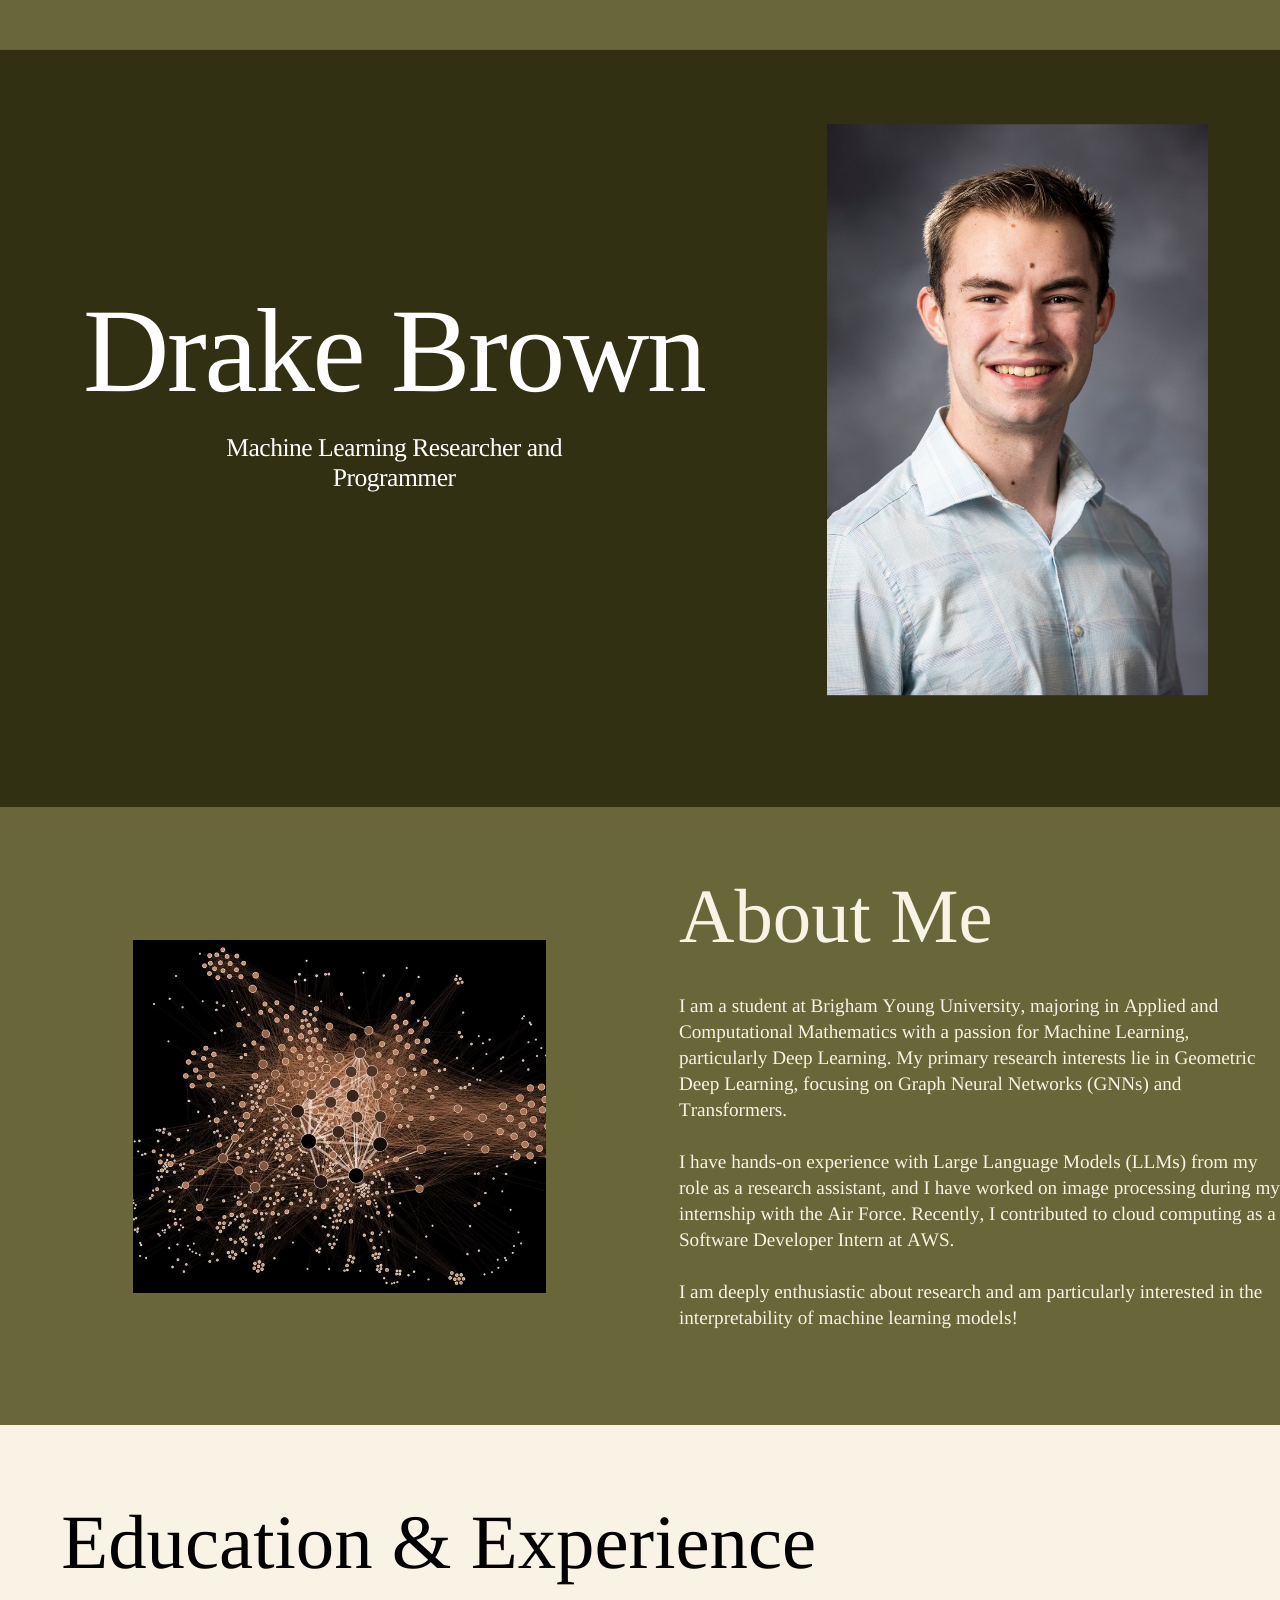
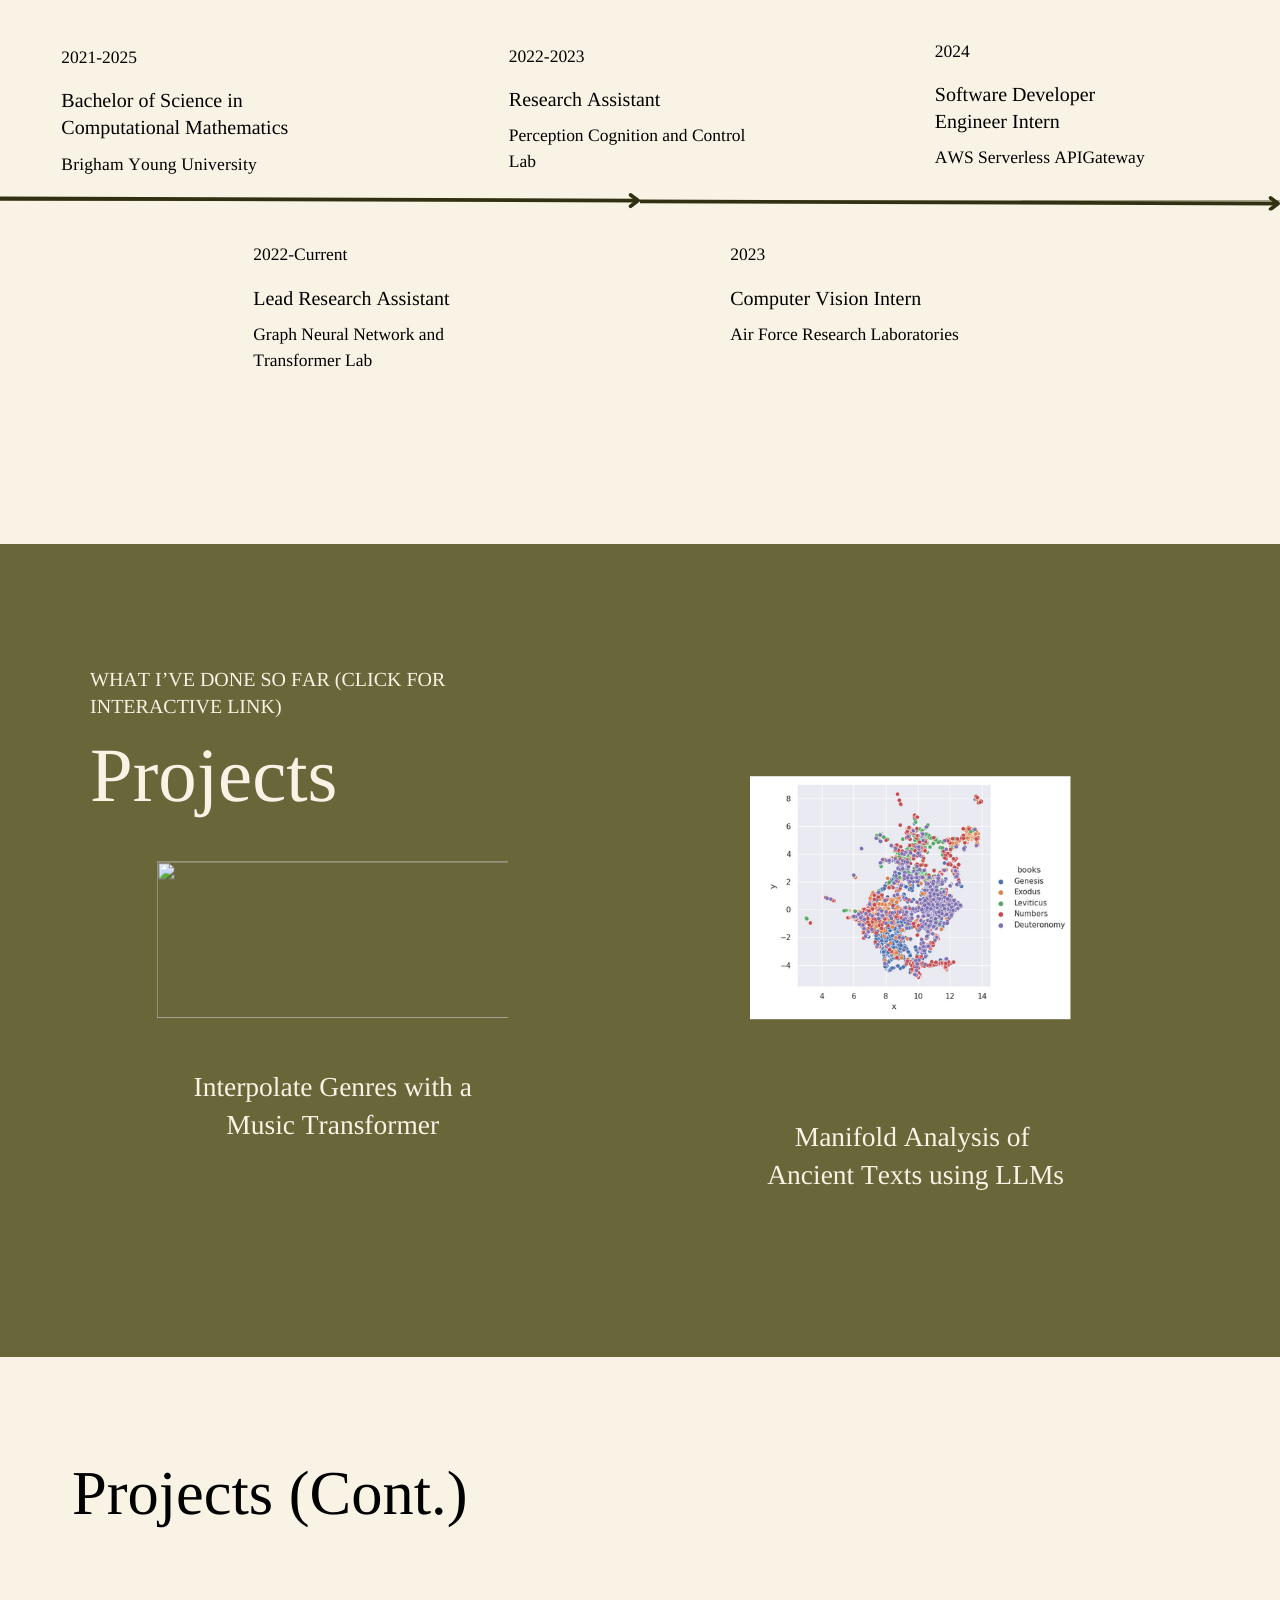
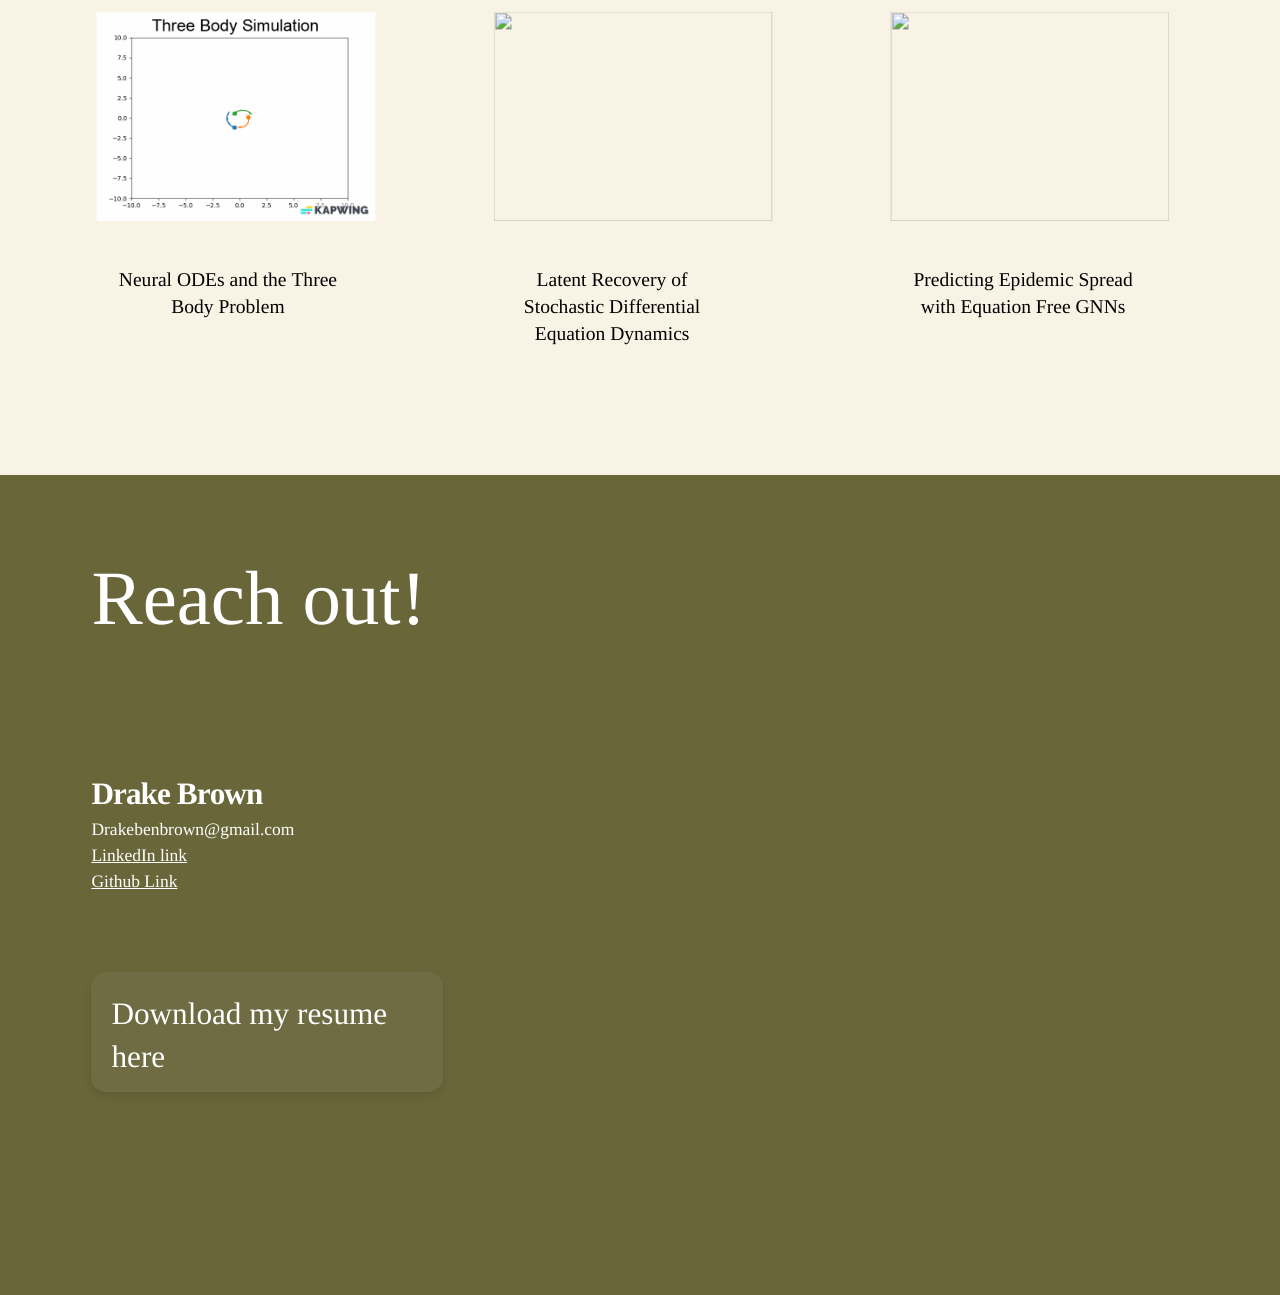
==== old_index.html @ 97725951 "made all of irelynds fixes" ====
<!DOCTYPE html>
<html lang="en">

<head>
  <base href="/">
  <meta http-equiv="Content-Type" content="text/html; charset=utf-8" />
  <meta name="viewport" content="width=device-width, initial-scale=1.0" />
  <title>Drake Brown GitPages</title>
  <meta name="description" content="" />
  <link rel="icon" href="26387fa4f5b1e3f7b6217b27d79bf264.png" type="image/png" sizes="16x16">
  <link rel="icon" href="2d0b56e7e51cf11036ad8734bdb67e2d.png" type="image/png" sizes="32x32">
  <link rel="apple-touch-icon" href="725b756a69a7d4c235070e51acd85560.png" sizes="180x180">
  <style>
    :root {
      --ffsd: 0px;
      --1vw: calc((100vw - var(--sbw, 0px)) / 100);
      --1vh: var(--inner1Vh, 1vh);
    }

    @media (prefers-reduced-motion: reduce) {
      .animated {
        animation: none !important;
      }
    }

    html {
      zoom: var(--rzf, 1);
      font-size: max(calc(min(var(--1vw, 1vw), 13.66px) * var(--rfso, 1)), var(--minfs, 0px));
      -webkit-text-size-adjust: 100%;
      scroll-behavior: smooth;
    }

    body {
      font-size: calc(1rem * var(--bfso, 1));
    }

    body,
    html,
    p,
    ul,
    ol,
    li {
      margin: 0;
      padding: 0;
      font-synthesis: none;
      font-kerning: none;
      font-variant-ligatures: none;
      font-feature-settings: "kern" 0, "calt" 0, "liga" 0, "clig" 0, "dlig" 0, "hlig" 0;
      font-family: unset;
      -webkit-font-smoothing: subpixel-antialiased;
      -moz-osx-font-smoothing: grayscale;
      text-rendering: geometricprecision;
      white-space: normal;
    }

    li {
      text-align: unset;
    }

    a {
      text-decoration: none;
      color: inherit;
    }

    img {
      -webkit-user-drag: none;
      -moz-user-drag: none;
      -o-user-drag: none;
      user-drag: none;
      -webkit-touch-callout: none;
    }

    @font-face {
      font-family: YACgEZ1cb1Q-0;
      src: url(fonts/f8f199f09526f79e87644ed227e0f651.woff2);
      font-style: normal;
      font-weight: 400;
    }

    @font-face {
      font-family: YACgEZ1cb1Q-0;
      src: url(fonts/98c4d2c0223fc8474641c77f923528e9.woff2);
      font-style: normal;
      font-weight: 700;
    }

    @font-face {
      font-family: YACgEZ1cb1Q-0;
      src: url(fonts/d257a7100844bc3f98c9021168b6249e.woff2);
      font-style: italic;
      font-weight: 400;
    }

    @font-face {
      font-family: YACgEZ1cb1Q-0;
      src: url(fonts/1060345c54d396e76d73f1da7ee200bd.woff2);
      font-style: italic;
      font-weight: 700;
    }

    @font-face {
      font-family: YACgEZ1cb1Q-0;
      src: url(fonts/f8f199f09526f79e87644ed227e0f651.woff2);
      font-style: normal;
      font-weight: 100;
    }

    @font-face {
      font-family: YACgEZ1cb1Q-0;
      src: url(fonts/d257a7100844bc3f98c9021168b6249e.woff2);
      font-style: italic;
      font-weight: 100;
    }

    @font-face {
      font-family: YACgEZ1cb1Q-0;
      src: url(fonts/f8f199f09526f79e87644ed227e0f651.woff2);
      font-style: normal;
      font-weight: 200;
    }

    @font-face {
      font-family: YACgEZ1cb1Q-0;
      src: url(fonts/d257a7100844bc3f98c9021168b6249e.woff2);
      font-style: italic;
      font-weight: 200;
    }

    @font-face {
      font-family: YACgEZ1cb1Q-0;
      src: url(fonts/f8f199f09526f79e87644ed227e0f651.woff2);
      font-style: normal;
      font-weight: 300;
    }

    @font-face {
      font-family: YACgEZ1cb1Q-0;
      src: url(fonts/d257a7100844bc3f98c9021168b6249e.woff2);
      font-style: italic;
      font-weight: 300;
    }

    @font-face {
      font-family: YACgEZ1cb1Q-0;
      src: url(fonts/f8f199f09526f79e87644ed227e0f651.woff2);
      font-style: normal;
      font-weight: 500;
    }

    @font-face {
      font-family: YACgEZ1cb1Q-0;
      src: url(fonts/d257a7100844bc3f98c9021168b6249e.woff2);
      font-style: italic;
      font-weight: 500;
    }

    @font-face {
      font-family: YACgEZ1cb1Q-0;
      src: url(fonts/98c4d2c0223fc8474641c77f923528e9.woff2);
      font-style: normal;
      font-weight: 600;
    }

    @font-face {
      font-family: YACgEZ1cb1Q-0;
      src: url(fonts/1060345c54d396e76d73f1da7ee200bd.woff2);
      font-style: italic;
      font-weight: 600;
    }

    @font-face {
      font-family: YACgEZ1cb1Q-0;
      src: url(fonts/98c4d2c0223fc8474641c77f923528e9.woff2);
      font-style: normal;
      font-weight: 800;
    }

    @font-face {
      font-family: YACgEZ1cb1Q-0;
      src: url(fonts/1060345c54d396e76d73f1da7ee200bd.woff2);
      font-style: italic;
      font-weight: 800;
    }

    @font-face {
      font-family: YACgEZ1cb1Q-0;
      src: url(fonts/98c4d2c0223fc8474641c77f923528e9.woff2);
      font-style: normal;
      font-weight: 900;
    }

    @font-face {
      font-family: YACgEZ1cb1Q-0;
      src: url(fonts/1060345c54d396e76d73f1da7ee200bd.woff2);
      font-style: italic;
      font-weight: 900;
    }

    @font-face {
      font-family: YAEZNa_UrWs-0;
      src: url(fonts/3d5e707ce266233b0d634746c3f71067.woff2);
      font-style: normal;
      font-weight: 400;
    }

    @font-face {
      font-family: YAEZNa_UrWs-0;
      src: url(fonts/3d5e707ce266233b0d634746c3f71067.woff2);
      font-style: normal;
      font-weight: 700;
    }

    @font-face {
      font-family: YAEZNa_UrWs-0;
      src: url(fonts/3d5e707ce266233b0d634746c3f71067.woff2);
      font-style: italic;
      font-weight: 400;
    }

    @font-face {
      font-family: YAEZNa_UrWs-0;
      src: url(fonts/3d5e707ce266233b0d634746c3f71067.woff2);
      font-style: italic;
      font-weight: 700;
    }

    @font-face {
      font-family: YAEZNa_UrWs-0;
      src: url(fonts/3d5e707ce266233b0d634746c3f71067.woff2);
      font-style: normal;
      font-weight: 100;
    }

    @font-face {
      font-family: YAEZNa_UrWs-0;
      src: url(fonts/3d5e707ce266233b0d634746c3f71067.woff2);
      font-style: italic;
      font-weight: 100;
    }

    @font-face {
      font-family: YAEZNa_UrWs-0;
      src: url(fonts/3d5e707ce266233b0d634746c3f71067.woff2);
      font-style: normal;
      font-weight: 200;
    }

    @font-face {
      font-family: YAEZNa_UrWs-0;
      src: url(fonts/3d5e707ce266233b0d634746c3f71067.woff2);
      font-style: italic;
      font-weight: 200;
    }

    @font-face {
      font-family: YAEZNa_UrWs-0;
      src: url(fonts/3d5e707ce266233b0d634746c3f71067.woff2);
      font-style: normal;
      font-weight: 300;
    }

    @font-face {
      font-family: YAEZNa_UrWs-0;
      src: url(fonts/3d5e707ce266233b0d634746c3f71067.woff2);
      font-style: italic;
      font-weight: 300;
    }

    @font-face {
      font-family: YAEZNa_UrWs-0;
      src: url(fonts/3d5e707ce266233b0d634746c3f71067.woff2);
      font-style: normal;
      font-weight: 500;
    }

    @font-face {
      font-family: YAEZNa_UrWs-0;
      src: url(fonts/3d5e707ce266233b0d634746c3f71067.woff2);
      font-style: italic;
      font-weight: 500;
    }

    @font-face {
      font-family: YAEZNa_UrWs-0;
      src: url(fonts/3d5e707ce266233b0d634746c3f71067.woff2);
      font-style: normal;
      font-weight: 600;
    }

    @font-face {
      font-family: YAEZNa_UrWs-0;
      src: url(fonts/3d5e707ce266233b0d634746c3f71067.woff2);
      font-style: italic;
      font-weight: 600;
    }

    @font-face {
      font-family: YAEZNa_UrWs-0;
      src: url(fonts/3d5e707ce266233b0d634746c3f71067.woff2);
      font-style: normal;
      font-weight: 800;
    }

    @font-face {
      font-family: YAEZNa_UrWs-0;
      src: url(fonts/3d5e707ce266233b0d634746c3f71067.woff2);
      font-style: italic;
      font-weight: 800;
    }

    @font-face {
      font-family: YAEZNa_UrWs-0;
      src: url(fonts/3d5e707ce266233b0d634746c3f71067.woff2);
      font-style: normal;
      font-weight: 900;
    }

    @font-face {
      font-family: YAEZNa_UrWs-0;
      src: url(fonts/3d5e707ce266233b0d634746c3f71067.woff2);
      font-style: italic;
      font-weight: 900;
    }

    @font-face {
      font-family: YAEw12mzUpM-0;
      src: url(fonts/c271e71c10ab28ff8526fb894defe6b0.woff2);
      font-style: normal;
      font-weight: 400;
    }

    @font-face {
      font-family: YAEw12mzUpM-0;
      src: url(fonts/2cb957a5de6c854058ad458c58d2c89f.woff2);
      font-style: normal;
      font-weight: 700;
    }

    @font-face {
      font-family: YAEw12mzUpM-0;
      src: url(fonts/4f1ee1d35596049ece96c0ff5ae7be45.woff2);
      font-style: italic;
      font-weight: 400;
    }

    @font-face {
      font-family: YAEw12mzUpM-0;
      src: url(fonts/b07988b64d9c820e6582d6c62e783e4e.woff2);
      font-style: italic;
      font-weight: 700;
    }

    @font-face {
      font-family: YAEw12mzUpM-0;
      src: url(fonts/c271e71c10ab28ff8526fb894defe6b0.woff2);
      font-style: normal;
      font-weight: 100;
    }

    @font-face {
      font-family: YAEw12mzUpM-0;
      src: url(fonts/4f1ee1d35596049ece96c0ff5ae7be45.woff2);
      font-style: italic;
      font-weight: 100;
    }

    @font-face {
      font-family: YAEw12mzUpM-0;
      src: url(fonts/c271e71c10ab28ff8526fb894defe6b0.woff2);
      font-style: normal;
      font-weight: 200;
    }

    @font-face {
      font-family: YAEw12mzUpM-0;
      src: url(fonts/4f1ee1d35596049ece96c0ff5ae7be45.woff2);
      font-style: italic;
      font-weight: 200;
    }

    @font-face {
      font-family: YAEw12mzUpM-0;
      src: url(fonts/c271e71c10ab28ff8526fb894defe6b0.woff2);
      font-style: normal;
      font-weight: 300;
    }

    @font-face {
      font-family: YAEw12mzUpM-0;
      src: url(fonts/4f1ee1d35596049ece96c0ff5ae7be45.woff2);
      font-style: italic;
      font-weight: 300;
    }

    @font-face {
      font-family: YAEw12mzUpM-0;
      src: url(fonts/c271e71c10ab28ff8526fb894defe6b0.woff2);
      font-style: normal;
      font-weight: 500;
    }

    @font-face {
      font-family: YAEw12mzUpM-0;
      src: url(fonts/4f1ee1d35596049ece96c0ff5ae7be45.woff2);
      font-style: italic;
      font-weight: 500;
    }

    @font-face {
      font-family: YAEw12mzUpM-0;
      src: url(fonts/2cb957a5de6c854058ad458c58d2c89f.woff2);
      font-style: normal;
      font-weight: 600;
    }

    @font-face {
      font-family: YAEw12mzUpM-0;
      src: url(fonts/b07988b64d9c820e6582d6c62e783e4e.woff2);
      font-style: italic;
      font-weight: 600;
    }

    @font-face {
      font-family: YAEw12mzUpM-0;
      src: url(fonts/2cb957a5de6c854058ad458c58d2c89f.woff2);
      font-style: normal;
      font-weight: 800;
    }

    @font-face {
      font-family: YAEw12mzUpM-0;
      src: url(fonts/b07988b64d9c820e6582d6c62e783e4e.woff2);
      font-style: italic;
      font-weight: 800;
    }

    @font-face {
      font-family: YAEw12mzUpM-0;
      src: url(fonts/2cb957a5de6c854058ad458c58d2c89f.woff2);
      font-style: normal;
      font-weight: 900;
    }

    @font-face {
      font-family: YAEw12mzUpM-0;
      src: url(fonts/b07988b64d9c820e6582d6c62e783e4e.woff2);
      font-style: italic;
      font-weight: 900;
    }

    @font-face {
      font-family: YAFdJjTk5UU-0;
      src: url(fonts/f4a4890561b3fddfd1fd9a1b27b6d4a4.woff2);
      font-style: normal;
      font-weight: 400;
    }

    @font-face {
      font-family: YAFdJjTk5UU-0;
      src: url(fonts/33696a29f45c1b554a4c12443b998d21.woff2);
      font-style: normal;
      font-weight: 700;
    }

    @font-face {
      font-family: YAFdJjTk5UU-0;
      src: url(fonts/8dbae49e1280328b442be6dfff163124.woff2);
      font-style: italic;
      font-weight: 400;
    }

    @font-face {
      font-family: YAFdJjTk5UU-0;
      src: url(fonts/625cf32ea46ae48b58ebd3ff993de469.woff2);
      font-style: italic;
      font-weight: 700;
    }

    @font-face {
      font-family: YAFdJjTk5UU-0;
      src: url(fonts/f4a4890561b3fddfd1fd9a1b27b6d4a4.woff2);
      font-style: normal;
      font-weight: 100;
    }

    @font-face {
      font-family: YAFdJjTk5UU-0;
      src: url(fonts/8dbae49e1280328b442be6dfff163124.woff2);
      font-style: italic;
      font-weight: 100;
    }

    @font-face {
      font-family: YAFdJjTk5UU-0;
      src: url(fonts/f4a4890561b3fddfd1fd9a1b27b6d4a4.woff2);
      font-style: normal;
      font-weight: 200;
    }

    @font-face {
      font-family: YAFdJjTk5UU-0;
      src: url(fonts/8dbae49e1280328b442be6dfff163124.woff2);
      font-style: italic;
      font-weight: 200;
    }

    @font-face {
      font-family: YAFdJjTk5UU-0;
      src: url(fonts/f4a4890561b3fddfd1fd9a1b27b6d4a4.woff2);
      font-style: normal;
      font-weight: 300;
    }

    @font-face {
      font-family: YAFdJjTk5UU-0;
      src: url(fonts/8dbae49e1280328b442be6dfff163124.woff2);
      font-style: italic;
      font-weight: 300;
    }

    @font-face {
      font-family: YAFdJjTk5UU-0;
      src: url(fonts/c69c23593c9bd5705c7780a200f2a6db.woff2);
      font-style: normal;
      font-weight: 500;
    }

    @font-face {
      font-family: YAFdJjTk5UU-0;
      src: url(fonts/e5e43f51d6d7939d8911c861efa5f9b7.woff2);
      font-style: italic;
      font-weight: 500;
    }

    @font-face {
      font-family: YAFdJjTk5UU-0;
      src: url(fonts/c69c23593c9bd5705c7780a200f2a6db.woff2);
      font-style: normal;
      font-weight: 600;
    }

    @font-face {
      font-family: YAFdJjTk5UU-0;
      src: url(fonts/e5e43f51d6d7939d8911c861efa5f9b7.woff2);
      font-style: italic;
      font-weight: 600;
    }

    @font-face {
      font-family: YAFdJjTk5UU-0;
      src: url(fonts/33696a29f45c1b554a4c12443b998d21.woff2);
      font-style: normal;
      font-weight: 800;
    }

    @font-face {
      font-family: YAFdJjTk5UU-0;
      src: url(fonts/625cf32ea46ae48b58ebd3ff993de469.woff2);
      font-style: italic;
      font-weight: 800;
    }

    @font-face {
      font-family: YAFdJjTk5UU-0;
      src: url(fonts/33696a29f45c1b554a4c12443b998d21.woff2);
      font-style: normal;
      font-weight: 900;
    }

    @font-face {
      font-family: YAFdJjTk5UU-0;
      src: url(fonts/625cf32ea46ae48b58ebd3ff993de469.woff2);
      font-style: italic;
      font-weight: 900;
    }

    #verticalMenu {
      display: none;
      font-family: YAEw12mzUpM-0, -apple-system, BlinkMacSystemFont, sans-serif;
      font-size: 1.5rem;
      background-color: #69663a;
      margin: 0 0 0 auto;
      padding: 0;
      border: 12px solid #69663a;
      height: 100%;
      width: 400px;
      max-width: 80vw;
      overflow: auto;
      box-sizing: border-box;
      z-index: 2;
      position: fixed;
      top: 0px;
      right: 0px;
      transform: translateX(400px);
      transition: all 0.35s;
    }

    #menuToggle:checked~#verticalMenu {
      transform: translateX(0px);
    }

    #menuButton {
      display: none;
      fill: #ffffff;
      z-index: 3;
      justify-content: center;
      align-items: center;
    }

    #menuButton:hover {
      cursor: pointer;
      color: #cccccc;
      text-decoration-line: none;
    }

    .navMenuLinkContent:hover {
      color: #cccccc;
    }

    .navMenuLink {
      color: #ffffff;
      display: flex;
      align-items: center;
      list-style-type: none;
      white-space: nowrap;
    }

    .navMenuLinkContent {
      display: inline-block;
      text-decoration-line: none;
      font-family: YAEw12mzUpM-0, -apple-system, BlinkMacSystemFont, sans-serif;
      font-size: 15px;
      font-weight: 700;
      white-space: nowrap;
      padding: 10px 16px;
      margin-right: auto;
      color: #ffffff;
      overflow: hidden;
      text-overflow: ellipsis;
    }

    #menuToggle:checked~#menuButton {
      z-index: 2;
      width: 100vw;
      height: 100vh;
      background-color: #cccccc;
      opacity: 0.55;
      top: 0px;
      position: fixed;
    }

    #menuToggle:checked~#menuButton>#menuButtonIcon {
      display: none;
    }

    #horizontalMenu {
      display: flex;
      justify-content: flex-end;
    }

    html {
      scroll-padding-top: 50px;
    }

    @media (max-width: 375px) {
      #DqtnemIJZPVhe1KM {
        grid-area: 2 / 2 / 3 / 3;
        position: relative;
      }

      #pXgaYzPEvos438EU {
        grid-template-columns: 0 100%;
        grid-template-rows: 0 100%;
      }

      #title_font_size {
        font-size: calc(9.3445em - var(--ffsd));
      }

      #bRcOPHzpRht4SZVH {
        --first-font-size: 6.34455344em;
        --last-font-size: var(--first-font-size);
        transform: translateX(calc(var(--first-font-size) * -0.01));
        margin-top: calc(var(--first-font-size) * 0.1);
        margin-bottom: calc(var(--last-font-size) * 0.1);
      }

      #b9ekYLmGXnCHKhPZ {
        min-width: 50.49764442rem;
      }

      #DtJaIBJYRGtSH22N {
        grid-area: 3 / 2 / 4 / 4;
        position: relative;
      }

      #undertitle_font_size {
        font-size: calc(2.0em - var(--ffsd));
      }

      #W73vqzCC9Tuuyy1g {
        --first-font-size: 2.6354246em;
        --last-font-size: var(--first-font-size);
        transform: translateX(calc(var(--first-font-size) * -0.01));
        margin-top: 0;
        margin-bottom: 0;
      }

      #oxUCekd0RL27rewP {
        min-width: 50.49764442rem;
      }

      #AmtDQpziSUubJhRD {
        grid-area: 5 / 3 / 6 / 5;
        position: relative;
      }

      #QQGvJZkBq1w1bTtN {
        grid-area: 2 / 6 / 7 / 7;
        position: relative;
      }

      #x4BbcNXoon7T31iy {
        grid-template-columns: 5.62225476rem 0 50.36431109rem 0 8.61981694rem 29.77136246rem 5.62225476rem;
        grid-template-rows: minmax(5.78275195rem, max-content) minmax(12.51794592rem, max-content) minmax(7.56466471rem, max-content) minmax(1.04954723rem, max-content) minmax(6.29575403rem, max-content) minmax(17.2291318rem, max-content) minmax(5.78275195rem, max-content);
      }

      #X7EaqQwdi91BRE15 {
        min-height: calc(calc(16.66666667 * var(--1vh, 1vh)) - 8.33333333px);
      }

      #ViTt76wPWdcEKyaB {
        grid-area: 2 / 2 / 3 / 3;
        position: relative;
      }

      #iYyIqIYy9SFHSkNp {
        grid-template-columns: 0 100%;
        grid-template-rows: 0 100%;
      }

      #kstATJdo0sUoiCsp {
        font-size: calc(6.0em - var(--ffsd));
      }

      #wZRdLy8Pfb7b2z2Z {
        --first-font-size: 6.0em;
        --last-font-size: var(--first-font-size);
        margin-top: calc(var(--first-font-size) * 0.05);
        margin-bottom: calc(var(--last-font-size) * 0.05);
      }

      #LIwmksqavdw47peK {
        min-width: 25.77022938rem;
      }

      #p2K2ErhcYzyNFs0Q {
        font-size: calc(1.500001em - var(--ffsd));
      }

      #YyMHGHH9qcPxm6WT {
        font-size: calc(1.500001em - var(--ffsd));
      }

      #baZlinZObi61WtKt {
        font-size: calc(1.500001em - var(--ffsd));
      }

      #H5A6mIvJyE9BN0tf {
        font-size: calc(1.500001em - var(--ffsd));
      }

      #wEQ1YIEFgrXHkVyM {
        font-size: calc(1.500001em - var(--ffsd));
      }

      #B7fn8ti0ynkyLaF6 {
        font-size: calc(1.500001em - var(--ffsd));
      }

      #d3RiKrSNo1gwu1wz {
        --first-font-size: 1.500001em;
        --last-font-size: var(--first-font-size);
        margin-top: calc(var(--first-font-size) * -0.1);
        margin-bottom: calc(var(--last-font-size) * -0.1);
      }

      #about_me_title_position {
        grid-area: 3 / 4 / 5 / 6;
        position: relative;
      }

      #width_of_about_me {
        /* min-width: 58.1273106rem; */
      }

      #position_of_about_me {
        grid-area: 5 / 4 / 6 / 7;
        position: relative;
      }

      #network_position {
        grid-area: 4 / 2 / 7 / 2;
        position: relative;
      }
      /* This is how you crop the image*/
      #about_me_slide_grid {
        grid-template-columns: 10.40223224rem 32.23918052rem 10.40223224rem 10.72186589rem 25.63689605rem 10.73194545rem ;
        grid-template-rows: 0 5rem 5.40223224rem 4.4rem 0rem 23.2rem 0rem 10.40223224rem ;
      }

      #ccYqt9c00IJFh8BY {
        min-height: calc(calc(16.66666667 * var(--1vh, 1vh)) - 8.33333333px);
      }

      #ocWn7m9KWAE1RuBY {
        grid-area: 2 / 2 / 3 / 3;
        position: relative;
      }

      #dbnlxI5Co1q1Qi1l {
        grid-template-columns: 0 100%;
        grid-template-rows: 0 100%;
      }

      #bsURS80TmnwnnuGe {
        font-size: calc(6.0em - var(--ffsd));
      }

      #Ds7birVO4UuaRMbh {
        --first-font-size: 6.0em;
        --last-font-size: var(--first-font-size);
        margin-top: calc(var(--first-font-size) * 0.05);
        margin-bottom: calc(var(--last-font-size) * 0.05);
      }

      #EAz5xxi72sQTrNfo {
        min-width: 48.42818463rem;
      }

      #BnD3YGQrV6OgszIX {
        grid-area: 2 / 4 / 3 / 15;
        position: relative;
      }

      #NPbLmRYMs9UewBOa {
        font-size: calc(1.36652269em - var(--ffsd));
      }

      #JAukCaNOcGxdIwNk {
        --first-font-size: 1.36652269em;
        --last-font-size: var(--first-font-size);
        margin-top: calc(var(--first-font-size) * -0.15);
        margin-bottom: calc(var(--last-font-size) * -0.15);
      }

      #JpXJgWF3NWKTOuHH {
        min-width: 22.70325622rem;
      }

      #XT77Xq4acCLTAlLN {
        grid-area: 2 / 2 / 3 / 5;
        position: relative;
      }

      #PsZExgf3zsAIqPR0 {
        font-size: calc(1.56172767em - var(--ffsd));
      }

      #VCIKqaxHaGdDjDMA {
        --first-font-size: 1.56172767em;
        --last-font-size: var(--first-font-size);
        margin-top: calc(var(--first-font-size) * -0.1);
        margin-bottom: calc(var(--last-font-size) * -0.1);
      }

      #DI7KkyJm6JeK6398 {
        min-width: 22.70325622rem;
      }

      #DGi26hWiWbFjEhDV {
        grid-area: 4 / 3 / 5 / 6;
        position: relative;
      }

      #RzN3N7fHWWdrpNKR {
        font-size: calc(1.36652269em - var(--ffsd));
      }

      #myZ1qg1loIhcPgsx {
        --first-font-size: 1.36652269em;
        --last-font-size: var(--first-font-size);
        margin-top: calc(var(--first-font-size) * -0.15);
        margin-bottom: calc(var(--last-font-size) * -0.15);
      }

      #sDHfXwxc3mcbHGKe {
        min-width: 22.70325622rem;
      }

      #D4a3Bsew9pei7gOI {
        grid-area: 6 / 4 / 7 / 7;
        position: relative;
      }

      #XCK9q7PYZ2bEyaVr {
        grid-template-columns: 0 0 0 22.56992289rem 0 0;
        grid-template-rows: 0 minmax(1.63982357rem, max-content) minmax(1.75695461rem, max-content) minmax(3.93362811rem, max-content) minmax(1.00106094rem, max-content) minmax(1.63982357rem, max-content);
      }

      #jpsVhu3vN84Vwbbe {
        grid-area: 6 / 4 / 9 / 7;
        position: relative;
      }

      #Bdx8RdpbshTYxUgn {
        font-size: calc(1.36652269em - var(--ffsd));
      }

      #O3wM1QJIp1s4RCxh {
        --first-font-size: 1.36652269em;
        --last-font-size: var(--first-font-size);
        margin-top: calc(var(--first-font-size) * -0.15);
        margin-bottom: calc(var(--last-font-size) * -0.15);
      }

      #gyr1bMHCr8U31IEt {
        min-width: 20.10514501rem;
      }

      #GujtmnT27A2XMbCM {
        grid-area: 2 / 2 / 3 / 5;
        position: relative;
      }

      #Li0QryK8FAGRaRjT {
        font-size: calc(1.56172767em - var(--ffsd));
      }

      #IbOQn6vPYah1aV4z {
        --first-font-size: 1.56172767em;
        --last-font-size: var(--first-font-size);
        margin-top: calc(var(--first-font-size) * -0.1);
        margin-bottom: calc(var(--last-font-size) * -0.1);
      }

      #rgH7GaTBSUoRgz2M {
        min-width: 20.10514501rem;
      }

      #RfRhqG7YM7sslis1 {
        grid-area: 4 / 3 / 5 / 6;
        position: relative;
      }

      #rI6YV3NLxktpTVeT {
        font-size: calc(1.36652269em - var(--ffsd));
      }

      #ztdbqO4ZPbdkQvds {
        --first-font-size: 1.36652269em;
        --last-font-size: var(--first-font-size);
        margin-top: calc(var(--first-font-size) * -0.15);
        margin-bottom: calc(var(--last-font-size) * -0.15);
      }

      #lpQiy5j58pNL3kPo {
        min-width: 20.10514501rem;
      }

      #Wtgqq5MZcWzbX84l {
        grid-area: 6 / 4 / 7 / 7;
        position: relative;
      }

      #T2NuC2AwmGE4zQVk {
        grid-template-columns: 0 0 0 19.97181168rem 0 0;
        grid-template-rows: 0 minmax(1.63982357rem, max-content) minmax(1.75695461rem, max-content) minmax(1.81064129rem, max-content) minmax(0.97708551rem, max-content) minmax(3.68960395rem, max-content);
      }

      #GkoRH8PhAeLphMLL {
        grid-area: 5 / 8 / 8 / 14;
        position: relative;
      }

      #ktnLjeLpnNr7ASAr {
        font-size: calc(1.36652269em - var(--ffsd));
      }

      #kDOBnDQQ0GBg7CSB {
        --first-font-size: 1.36652269em;
        --last-font-size: var(--first-font-size);
        margin-top: calc(var(--first-font-size) * -0.15);
        margin-bottom: calc(var(--last-font-size) * -0.15);
      }

      #TJpdsDB6C1GrZFD1 {
        min-width: 20.10514501rem;
      }

      #N10pt8Lycfh2HWon {
        grid-area: 2 / 2 / 3 / 5;
        position: relative;
      }

      #YxOiqqZv8G27cSCo {
        font-size: calc(1.56172767em - var(--ffsd));
      }

      #hIRLO4qnByyODxwT {
        --first-font-size: 1.56172767em;
        --last-font-size: var(--first-font-size);
        margin-top: calc(var(--first-font-size) * -0.1);
        margin-bottom: calc(var(--last-font-size) * -0.1);
      }

      #XIi6W3u4SijzpUGd {
        min-width: 20.10514501rem;
      }

      #oepW3DB4h5vq6RTk {
        grid-area: 4 / 3 / 5 / 6;
        position: relative;
      }

      #UcQAAMwMmuA9UKqw {
        font-size: calc(1.36652269em - var(--ffsd));
      }

      #ejzATtT1VTNkRpbT {
        --first-font-size: 1.36652269em;
        --last-font-size: var(--first-font-size);
        margin-top: calc(var(--first-font-size) * -0.15);
        margin-bottom: calc(var(--last-font-size) * -0.15);
      }

      #p1gG2k2ENe4oPtFv {
        min-width: 20.10514501rem;
      }

      #SgOlxVysamcccrSQ {
        grid-area: 6 / 4 / 7 / 7;
        position: relative;
      }

      #g5gfVEmQqiiy83W6 {
        grid-template-columns: 0 0 0 19.97181168rem 0 0;
        grid-template-rows: 0 minmax(1.63982357rem, max-content) minmax(1.75695461rem, max-content) minmax(3.93362811rem, max-content) minmax(0.97708551rem, max-content) minmax(1.63982357rem, max-content);
      }

      #h6IkXVBtt9JZAmX7 {
        grid-area: 4 / 15 / 7 / 17;
        position: relative;
      }

      #jpgS3lrH2sRMPA5g {
        grid-area: 10 / 2 / 14 / 11;
        position: relative;
        clip-path: polygon(calc(0.00385829% + 0%) calc((0 * 50.0019293rem) + 0%), calc(100% - (0% + 0%)) calc((0 * 50.0019293rem) + 0%), calc(100% - (0% + 0%)) calc(100% - ((0 * 50.0019293rem) + 0%)), calc(0.00385829% + 0%) calc(100% - ((0 * 50.0019293rem) + 0%)));
        margin-left: -0.00385844%;
        margin-right: 0%;
        margin-bottom: 0%;
        margin-top: 0%;
      }

      #MTmwSxuMLnczfWz7 {
        grid-area: 11 / 10 / 15 / 18;
        position: relative;
        clip-path: polygon(calc(0% + 0%) calc((0 * 50.0019293rem) + 0%), calc(100% - (0.00385829% + 0%)) calc((0 * 50.0019293rem) + 0%), calc(100% - (0.00385829% + 0%)) calc(100% - ((0 * 50.0019293rem) + 0%)), calc(0% + 0%) calc(100% - ((0 * 50.0019293rem) + 0%)));
        margin-left: 0%;
        margin-right: -0.00385844%;
        margin-bottom: 0%;
        margin-top: 0%;
      }

      #xcfOK4wb6mEuvS7H {
        grid-area: 12 / 3 / 13 / 19;
        position: relative;
        clip-path: polygon(calc(0.0000134% + 0%) calc((0 * 100rem) + 0%), calc(100% - (0.0000134% + 0%)) calc((0 * 100rem) + 0%), calc(100% - (0.0000134% + 0%)) calc(100% - ((0 * 100rem) + 0%)), calc(0.0000134% + 0%) calc(100% - ((0 * 100rem) + 0%)));
        margin-left: -0.0000134%;
        margin-right: -0.0000134%;
        margin-bottom: 0%;
        margin-top: 0%;
      }

      #ea7gsXtLmE0YwXYP {
        font-size: calc(1.36652269em - var(--ffsd));
      }

      #xzllCBeSV1zSSMtm {
        --first-font-size: 1.36652269em;
        --last-font-size: var(--first-font-size);
        margin-top: calc(var(--first-font-size) * -0.15);
        margin-bottom: calc(var(--last-font-size) * -0.15);
      }

      #XJII9ETsTgbTqnBw {
        min-width: 20.10514501rem;
      }

      #n3jQhs0NpuSy6lei {
        grid-area: 2 / 2 / 3 / 5;
        position: relative;
      }

      #qtNiJ35RSKPOmwbG {
        font-size: calc(1.56172767em - var(--ffsd));
      }

      #X5plsMsAO6flQABk {
        --first-font-size: 1.56172767em;
        --last-font-size: var(--first-font-size);
        margin-top: calc(var(--first-font-size) * -0.1);
        margin-bottom: calc(var(--last-font-size) * -0.1);
      }

      #jH0MsiuPqvk2Ha2c {
        min-width: 20.10514501rem;
      }

      #nXdWET0IirCr01MH {
        grid-area: 4 / 3 / 5 / 6;
        position: relative;
      }

      #gKJrfegIGRWhtmzm {
        font-size: calc(1.36652269em - var(--ffsd));
      }

      #kXz6MM2w3KeBEbka {
        --first-font-size: 1.36652269em;
        --last-font-size: var(--first-font-size);
        margin-top: calc(var(--first-font-size) * -0.15);
        margin-bottom: calc(var(--last-font-size) * -0.15);
      }

      #tShMaVpyhMr5XAyX {
        min-width: 20.10514501rem;
      }

      #CLikcXICI7oDuUbJ {
        grid-area: 6 / 4 / 7 / 7;
        position: relative;
      }

      #QRn0i1K8KryAqYTH {
        grid-template-columns: 0 0 0 19.97181168rem 0 0;
        grid-template-rows: 0 minmax(1.63982357rem, max-content) minmax(1.75695461rem, max-content) minmax(1.81064129rem, max-content) minmax(0.97708551rem, max-content) minmax(3.68960395rem, max-content);
      }

      #FbugeyFq05CF5Lnk {
        grid-area: 16 / 6 / 19 / 9;
        position: relative;
      }

      #hRoybh8evIVU1NZJ {
        font-size: calc(1.36652269em - var(--ffsd));
      }

      #hM3DHsT0bpCzHIhz {
        --first-font-size: 1.36652269em;
        --last-font-size: var(--first-font-size);
        margin-top: calc(var(--first-font-size) * -0.15);
        margin-bottom: calc(var(--last-font-size) * -0.15);
      }

      #nIdubEWOdoOASbrC {
        min-width: 20.10514501rem;
      }

      #huBVUFDKgM2Oy4YM {
        grid-area: 2 / 2 / 3 / 5;
        position: relative;
      }

      #Nht8MrZKFTzcIl9R {
        font-size: calc(1.56172767em - var(--ffsd));
      }

      #hY5KOBwhePz7Flik {
        --first-font-size: 1.56172767em;
        --last-font-size: var(--first-font-size);
        margin-top: calc(var(--first-font-size) * -0.1);
        margin-bottom: calc(var(--last-font-size) * -0.1);
      }

      #czFPHJjrDZ1v7hmt {
        min-width: 20.10514501rem;
      }

      #qkIq6DDSd5QK0rww {
        grid-area: 4 / 3 / 5 / 6;
        position: relative;
      }

      #alOjCRRzNsxQrjrT {
        font-size: calc(1.36652269em - var(--ffsd));
      }

      #hBBwwA4HczSerUHZ {
        --first-font-size: 1.36652269em;
        --last-font-size: var(--first-font-size);
        margin-top: calc(var(--first-font-size) * -0.15);
        margin-bottom: calc(var(--last-font-size) * -0.15);
      }

      #KpizVXFvJnKIBmLe {
        min-width: 20.10514501rem;
      }

      #GvqgKPqhLSgVYRxC {
        grid-area: 6 / 4 / 7 / 7;
        position: relative;
      }

      #HnwZL3cDsiS7MW8f {
        grid-template-columns: 0 0 0 19.97181168rem 0 0;
        grid-template-rows: 0 minmax(1.63982357rem, max-content) minmax(1.75695461rem, max-content) minmax(1.81064129rem, max-content) minmax(0.97708551rem, max-content) minmax(1.63982357rem, max-content);
      }

      #hX9DnwAA3S98gaaP {
        grid-area: 17 / 13 / 18 / 16;
        position: relative;
      }

      #cF7BnwyxsfBIkwu7 {
        grid-template-columns: 0 0 4.79085917rem 0.83139559rem 14.16151981rem 7.57700749rem 12.39480419rem 0 10.24248446rem 0.00385859rem 3.91517676rem 3.13367097rem 2.6766209rem 13.31412566rem 3.98106512rem 15.99074656rem 6.98666473rem 0;
        grid-template-rows: minmax(5.62225476rem, max-content) minmax(11.17589632rem, max-content) 0 minmax(0.39091554rem, max-content) minmax(0.10980887rem, max-content) minmax(9.44659097rem, max-content) minmax(0.3177091rem, max-content) minmax(0.20699074rem, max-content) minmax(1.33034692rem, max-content) minmax(0.16471449rem, max-content) minmax(0.53074353rem, max-content) minmax(0.10980966rem, max-content) minmax(0.53074353rem, max-content) minmax(0.16471449rem, max-content) minmax(2.61234883rem, max-content) 0 minmax(7.82432856rem, max-content) minmax(2.04978038rem, max-content) minmax(13.63485088rem, max-content);
      }

      #tVKQ3MwYV5aoS9vV {
        min-height: calc(calc(16.66666667 * var(--1vh, 1vh)) - 8.33333333px);
      }

      #zHOMOEdG7gSJXuxT {
        grid-area: 2 / 2 / 3 / 3;
        position: relative;
      }

      #EcCR2qbpXKHJYxq7 {
        grid-template-columns: 0 100%;
        grid-template-rows: 0 100%;
      }

      #zVJZ133uNXPe8Hbn {
        font-size: calc(1.56172767em - var(--ffsd));
      }

      #WMHtEV85cRWo3CUD {
        --first-font-size: 1.56172767em;
        --last-font-size: var(--first-font-size);
        margin-top: calc(var(--first-font-size) * -0.1);
        margin-bottom: calc(var(--last-font-size) * -0.1);
      }

      #dKkrJTf16s5DsgU0 {
        min-width: 35.75921882rem;
      }

      #TF0lw2UpjOjDzR0S {
        grid-area: 2 / 2 / 3 / 8;
        position: relative;
      }

      #ueVLsMI9IKCC9M3S {
        font-size: calc(6.0em - var(--ffsd));
      }

      #SWacfTozJ5TCNfjS {
        --first-font-size: 6.0em;
        --last-font-size: var(--first-font-size);
        margin-top: calc(var(--first-font-size) * 0.05);
        margin-bottom: calc(var(--last-font-size) * 0.05);
      }

      #vGJgICntz5jtHiam {
        min-width: 35.75921882rem;
      }

      #WoEJ2sTAesNp9irg {
        grid-area: 4 / 3 / 6 / 9;
        position: relative;
      }

      #uE4RJK2sgFgrdefF {
        grid-area: 7 / 4 / 8 / 7;
        position: relative;
      }

      #JGy3GFGDpsAnhVpn {
        font-size: calc(2.14738653em - var(--ffsd));
      }

      #aN2foF2nml3BFBuU {
        font-size: calc(2.14738653em - var(--ffsd));
      }

      #k5ngwEqdArxKOhF5 {
        --first-font-size: 2.14738653em;
        --last-font-size: var(--first-font-size);
        margin-top: calc(var(--first-font-size) * -0.1);
        margin-bottom: calc(var(--last-font-size) * -0.1);
      }

      #RsNGf5pu78cZPi5h {
        min-width: 24.43894173rem;
      }

      #AsU0ymk119fY1jNC {
        grid-area: 10 / 5 / 13 / 6;
        position: relative;
      }

      #wJeym9WYWjMsjOOq {
        grid-area: 5 / 10 / 9 / 12;
        position: relative;
      }

      #ikuzTSll9K3o1jQV {
        font-size: calc(2.14738653em - var(--ffsd));
      }

      #lWuNefKpHTlbKYgo {
        --first-font-size: 2.14738653em;
        --last-font-size: var(--first-font-size);
        margin-top: calc(var(--first-font-size) * -0.1);
        margin-bottom: calc(var(--last-font-size) * -0.1);
      }

      #sKAmY158cDxifs8X {
        min-width: 24.43894173rem;
      }

      #rw68hMA6HJbp256B {
        grid-area: 11 / 11 / 12 / 13;
        position: relative;
      }

      #C0s46K3BEOviLNwa {
        grid-template-columns: 7.03665847rem 0 5.22323404rem 1.56263596rem 24.3056084rem 1.56263596rem 2.97177113rem 0 15.93060795rem 0.77397738rem 24.3056084rem 0 16.32726232rem;
        grid-template-rows: minmax(9.77791788rem, max-content) minmax(3.93362811rem, max-content) minmax(0.82898047rem, max-content) minmax(2.916056rem, max-content) minmax(2.916056rem, max-content) minmax(3.06430738rem, max-content) minmax(12.29058812rem, max-content) minmax(0.75756579rem, max-content) minmax(3.32505413rem, max-content) minmax(0.91318255rem, max-content) minmax(8.57491508rem, max-content) minmax(2.08828158rem, max-content) minmax(4.83601449rem, max-content);
      }

      #XdHLrAxjgJyLgCNb {
        min-height: calc(calc(16.66666667 * var(--1vh, 1vh)) - 8.33333333px);
      }

      #KjePXtAb761yQqRU {
        grid-area: 2 / 2 / 3 / 3;
        position: relative;
      }

      #tByeijdsc6q0Hob1 {
        grid-template-columns: 0 100%;
        grid-template-rows: 0 100%;
      }

      #YKIIQI5a515eFwoy {
        font-size: calc(4.88041611em - var(--ffsd));
      }

      #Un86isVPOL3gQfHN {
        --first-font-size: 4.88041611em;
        --last-font-size: var(--first-font-size);
        margin-top: calc(var(--first-font-size) * 0.05);
        margin-bottom: calc(var(--last-font-size) * 0.05);
      }

      #tpe5m7vNJScCVENY {
        min-width: 37.89664963rem;
      }

      #UOwNWTNHkFI8eapW {
        grid-area: 2 / 2 / 3 / 9;
        position: relative;
      }

      #XP6GzNi5keCG510U {
        grid-area: 4 / 3 / 7 / 6;
        position: relative;
      }

      #wCh5vx5KTxzPdnRV {
        grid-area: 5 / 7 / 8 / 11;
        position: relative;
      }

      #cb2nNnCUNQl5jnZl {
        font-size: calc(1.52888475em - var(--ffsd));
      }

      #poiOfXEx10lU7GkR {
        --first-font-size: 1.52888475em;
        --last-font-size: var(--first-font-size);
        margin-top: calc(var(--first-font-size) * -0.1);
        margin-bottom: calc(var(--last-font-size) * -0.1);
      }

      #TpwYI04oR9ROcm39 {
        min-width: 17.43831012rem;
      }

      #OiADI8PkGlmgljbA {
        grid-area: 10 / 4 / 13 / 5;
        position: relative;
      }

      #XZMpVbeYclT8kSDL {
        font-size: calc(1.52888475em - var(--ffsd));
      }

      #OHIkmgdJujwZRTEg {
        --first-font-size: 1.52888475em;
        --last-font-size: var(--first-font-size);
        margin-top: calc(var(--first-font-size) * -0.1);
        margin-bottom: calc(var(--last-font-size) * -0.1);
      }

      #vEOvNWlsdyZwFu2d {
        min-width: 17.43831012rem;
      }

      #zPlIzFCa2M9zmC3d {
        grid-area: 11 / 8 / 14 / 10;
        position: relative;
      }

      #IaUhqcY2bKQBcJBO {
        grid-area: 6 / 12 / 9 / 15;
        position: relative;
      }

      #oRLksxAfOO0i4DUQ {
        font-size: calc(1.52888475em - var(--ffsd));
      }

      #xDLaDjSQp6n2yhqc {
        --first-font-size: 1.52888475em;
        --last-font-size: var(--first-font-size);
        margin-top: calc(var(--first-font-size) * -0.1);
        margin-bottom: calc(var(--last-font-size) * -0.1);
      }

      #ydFMTtzTWwAvdIUj {
        min-width: 17.43831012rem;
      }

      #ePZDNk325N4eGfqW {
        grid-area: 12 / 13 / 15 / 14;
        position: relative;
      }

      #J4khCBqVbGCWCvlV {
        grid-template-columns: 5.62225476rem 1.91512492rem 1.59989432rem 17.30497679rem 2.89688595rem 9.22401171rem 0.58789347rem 4.23452913rem 13.07044766rem 3.9088868rem 9.18826492rem 1.71385989rem 17.30497679rem 2.78292038rem 8.64507251rem;
        grid-template-rows: minmax(7.76900757rem, max-content) minmax(5.81646453rem, max-content) minmax(6.3501428rem, max-content) 0 0 minmax(16.35131779rem, max-content) 0 0 minmax(3.71701338rem, max-content) 0 0 minmax(3.96815573rem, max-content) minmax(2.13696634rem, max-content) 0 minmax(10.11347944rem, max-content);
      }

      #QyxxcHXuFTZZnyON {
        min-height: calc(calc(16.66666667 * var(--1vh, 1vh)) - 8.33333333px);
      }

      #VYBAABP4zD1bGQPi {
        grid-area: 2 / 2 / 3 / 3;
        position: relative;
      }

      #fmQzgjMteKxXDnqL {
        grid-template-columns: 0 100%;
        grid-template-rows: 0 100%;
      }

      #dIa0oY3Yz6f5FoKP {
        font-size: calc(6.0em - var(--ffsd));
      }

      #IJlNWADvzznjwZU1 {
        --first-font-size: 6.0em;
        --last-font-size: var(--first-font-size);
        margin-top: calc(var(--first-font-size) * 0.05);
        margin-bottom: calc(var(--last-font-size) * 0.05);
      }

      #uNv2npbOEe9FzEHF {
        min-width: 42.99047619rem;
      }

      #QWimT8BiGwW7mrHv {
        grid-area: 2 / 2 / 3 / 17;
        position: relative;
      }

      #PmETOEwbhzqrB3y4 {
        font-size: calc(2.44021962em - var(--ffsd));
      }

      #UIgkwDcVT3yNREwc {
        --first-font-size: 2.44021962em;
        --last-font-size: var(--first-font-size);
        margin-top: calc(var(--first-font-size) * -0.1);
        margin-bottom: calc(var(--last-font-size) * -0.1);
      }

      #Liy4wcOoFtbpgC0u {
        min-width: 21.56190476rem;
      }

      #ctuxxSejogKDt24l {
        grid-area: 2 / 2 / 3 / 4;
        position: relative;
      }

      #Nf6e30V8AYJQPXFb {
        font-size: calc(1.36652269em - var(--ffsd));
      }

      #I4TOFhNC16ATSIbQ {
        font-size: calc(1.36652269em - var(--ffsd));
      }

      #TZOS8Rw1HYAGNVKX {
        font-size: calc(1.36652269em - var(--ffsd));
      }

      #KdVeuNdgRkpQ3b3p {
        --first-font-size: 1.36652269em;
        --last-font-size: var(--first-font-size);
        margin-top: calc(var(--first-font-size) * -0.175);
        margin-bottom: calc(var(--last-font-size) * -0.175);
      }

      #i9N3kNy5X8AECr2q {
        min-width: 21.56190476rem;
      }

      #aGHGAE0yGd4cgsVB {
        grid-area: 4 / 3 / 5 / 5;
        position: relative;
      }

      #qw83VJBGmpEctdGS {
        grid-template-columns: 0 0 21.42857143rem 0;
        grid-template-rows: 0 minmax(2.87945242rem, max-content) minmax(0.51713482rem, max-content) minmax(5.6710582rem, max-content);
      }

      #c0MQaIYBswKXxXz4 {
        grid-area: 4 / 3 / 5 / 15;
        position: relative;
      }

      #VeTHrcScyRB9UWcq {
        font-size: calc(2.44021962em - var(--ffsd));
      }

      #Jzki3RnCR7AqAgGA {
        --first-font-size: 2.44021962em;
        --last-font-size: var(--first-font-size);
        margin-top: calc(var(--first-font-size) * -0.1);
        margin-bottom: calc(var(--last-font-size) * -0.1);
      }

      #wcr1osq3Lqkce6UA {
        min-width: 24.47217661rem;
      }

      #NQ5co09PTPU94Yyl {
        grid-area: 6 / 4 / 7 / 16;
        position: relative;
      }

      #WZZOoPmY3Uo29a8u {
        grid-area: 8 / 5 / 12 / 7;
        position: relative;
      }

      #VENnRbuVeJihkDYf {
        grid-area: 9 / 8 / 13 / 9;
        position: relative;
      }

      #J5lbS6nqzM9Bb6u2 {
        grid-area: 10 / 10 / 14 / 11;
        position: relative;
      }

      #VjxuRLqP2XoW2cgg {
        grid-area: 11 / 12 / 15 / 13;
        position: relative;
      }

      #RBY3YvJBMRWLryY7 {
        grid-area: 2 / 2 / 5 / 5;
        position: relative;
      }

      #yiJWiGFog3AJmR5b {
        font-size: calc(1.56172829em - var(--ffsd));
      }

      #ODzjpAAdViQkBoJM {
        --first-font-size: 1.56172829em;
        --last-font-size: var(--first-font-size);
        margin-top: calc(var(--first-font-size) * -0.1);
        margin-bottom: calc(var(--last-font-size) * -0.1);
      }

      #muiBozodkramJOs2 {
        min-width: 17.07734149rem;
      }

      #GQPgDa8Ji3pzP6RJ {
        grid-area: 3 / 3 / 4 / 4;
        position: relative;
      }

      #pr64SfzZizvvDiRD {
        grid-template-columns: 0 1.53734913rem 16.94400816rem 1.53734913rem;
        grid-template-rows: 0 minmax(1.04400177rem, max-content) minmax(1.85035721rem, max-content) minmax(1.04400177rem, max-content);
      }

      #U5KGqN7oRg8Caycj {
        grid-template-columns: 0 20.01870641rem;
        grid-template-rows: 0 minmax(3.93836074rem, max-content);
      }

      #vjYRYiuHoiqCHdcw {
        grid-area: 16 / 6 / 17 / 14;
        position: relative;
      }

      #VjvGc9gCEyrWvQfL {
        grid-template-columns: 7.14285714rem 0 0 0 0 2.33898729rem 1.28834983rem 2.33898729rem 1.31771596rem 2.34752374rem 1.31771596rem 2.33898729rem 6.73043905rem 1.40986502rem 2.91027185rem 18.51829958rem 50rem;
        grid-template-rows: minmax(6.05571751rem, max-content) minmax(5.83196902rem, max-content) minmax(10.23633066rem, max-content) minmax(9.06764544rem, max-content) minmax(6.48865121rem, max-content) minmax(2.87945242rem, max-content) minmax(0.5713131rem, max-content) 0 0 0 minmax(2.33898729rem, max-content) 0 0 0 minmax(3.19186543rem, max-content) minmax(3.93836074rem, max-content) minmax(5.62225476rem, max-content);
      }

      #PBLTbfBBM8fn6gfp {
        min-height: calc(calc(16.66666667 * var(--1vh, 1vh)) - 8.33333333px);
      }
    }

    @media (min-width: 375.05px) and (max-width: 480px) {
      #DqtnemIJZPVhe1KM {
        grid-area: 2 / 2 / 3 / 3;
        position: relative;
      }

      #pXgaYzPEvos438EU {
        grid-template-columns: 0 100%;
        grid-template-rows: 0 100%;
      }

      #title_font_size {
        font-size: calc(9.3445em - var(--ffsd));
      }

      #bRcOPHzpRht4SZVH {
        --first-font-size: 6.34455344em;
        --last-font-size: var(--first-font-size);
        transform: translateX(calc(var(--first-font-size) * -0.01));
        margin-top: calc(var(--first-font-size) * 0.1);
        margin-bottom: calc(var(--last-font-size) * 0.1);
      }

      #b9ekYLmGXnCHKhPZ {
        min-width: 50.46847775rem;
      }

      #DtJaIBJYRGtSH22N {
        grid-area: 3 / 2 / 4 / 4;
        position: relative;
      }

      #undertitle_font_size {
        font-size: calc(2.0em - var(--ffsd));
      }

      #W73vqzCC9Tuuyy1g {
        --first-font-size: 2.6354246em;
        --last-font-size: var(--first-font-size);
        transform: translateX(calc(var(--first-font-size) * -0.01));
        margin-top: 0;
        margin-bottom: 0;
      }

      #oxUCekd0RL27rewP {
        min-width: 50.46847775rem;
      }

      #AmtDQpziSUubJhRD {
        grid-area: 5 / 3 / 6 / 5;
        position: relative;
      }

      #QQGvJZkBq1w1bTtN {
        grid-area: 2 / 6 / 7 / 7;
        position: relative;
      }

      #x4BbcNXoon7T31iy {
        grid-template-columns: 5.62225476rem 0 50.36431109rem 0 8.61981694rem 29.77136246rem 5.62225476rem;
        grid-template-rows: minmax(5.78275195rem, max-content) minmax(12.51794592rem, max-content) minmax(7.56466471rem, max-content) minmax(1.04954723rem, max-content) minmax(6.29575403rem, max-content) minmax(17.2291318rem, max-content) minmax(5.78275195rem, max-content);
      }

      #X7EaqQwdi91BRE15 {
        min-height: calc(calc(16.66666667 * var(--1vh, 1vh)) - 8.33333333px);
      }

      #ViTt76wPWdcEKyaB {
        grid-area: 2 / 2 / 3 / 3;
        position: relative;
      }

      #iYyIqIYy9SFHSkNp {
        grid-template-columns: 0 100%;
        grid-template-rows: 0 100%;
      }

      #kstATJdo0sUoiCsp {
        font-size: calc(6.0em - var(--ffsd));
      }

      #wZRdLy8Pfb7b2z2Z {
        --first-font-size: 6.0em;
        --last-font-size: var(--first-font-size);
        margin-top: calc(var(--first-font-size) * 0.05);
        margin-bottom: calc(var(--last-font-size) * 0.05);
      }

      #LIwmksqavdw47peK {
        min-width: 25.74106271rem;
      }

      #p2K2ErhcYzyNFs0Q {
        font-size: calc(1.500001em - var(--ffsd));
      }

      #YyMHGHH9qcPxm6WT {
        font-size: calc(1.500001em - var(--ffsd));
      }

      #baZlinZObi61WtKt {
        font-size: calc(1.500001em - var(--ffsd));
      }

      #H5A6mIvJyE9BN0tf {
        font-size: calc(1.500001em - var(--ffsd));
      }

      #wEQ1YIEFgrXHkVyM {
        font-size: calc(1.500001em - var(--ffsd));
      }

      #B7fn8ti0ynkyLaF6 {
        font-size: calc(1.500001em - var(--ffsd));
      }

      #d3RiKrSNo1gwu1wz {
        --first-font-size: 1.500001em;
        --last-font-size: var(--first-font-size);
        margin-top: calc(var(--first-font-size) * -0.1);
        margin-bottom: calc(var(--last-font-size) * -0.1);
      }

      #about_me_title_position {
        grid-area: 3 / 4 / 5 / 6;
        position: relative;
      }

      #width_of_about_me {
        /* min-width: 58.1273106rem; */
      }

      #position_of_about_me {
        grid-area: 5 / 4 / 6 / 7;
        position: relative;
      }

      #network_position {
        grid-area: 4 / 2 / 7 / 2;
        position: relative;
      }
      /* This is how you crop the image*/
      #about_me_slide_grid {
        grid-template-columns: 10.40223224rem 32.23918052rem 10.40223224rem 10.72186589rem 25.63689605rem 10.73194545rem ;
        grid-template-rows: 0 5rem 5.40223224rem 4.4rem 0rem 23.2rem 0rem 10.40223224rem ;
      }

      #ccYqt9c00IJFh8BY {
        min-height: calc(calc(16.66666667 * var(--1vh, 1vh)) - 8.33333333px);
      }

      #ocWn7m9KWAE1RuBY {
        grid-area: 2 / 2 / 3 / 3;
        position: relative;
      }

      #dbnlxI5Co1q1Qi1l {
        grid-template-columns: 0 100%;
        grid-template-rows: 0 100%;
      }

      #bsURS80TmnwnnuGe {
        font-size: calc(6.0em - var(--ffsd));
      }

      #Ds7birVO4UuaRMbh {
        --first-font-size: 6.0em;
        --last-font-size: var(--first-font-size);
        margin-top: calc(var(--first-font-size) * 0.05);
        margin-bottom: calc(var(--last-font-size) * 0.05);
      }

      #EAz5xxi72sQTrNfo {
        min-width: 48.39901796rem;
      }

      #BnD3YGQrV6OgszIX {
        grid-area: 2 / 4 / 3 / 15;
        position: relative;
      }

      #NPbLmRYMs9UewBOa {
        font-size: calc(1.36652269em - var(--ffsd));
      }

      #JAukCaNOcGxdIwNk {
        --first-font-size: 1.36652269em;
        --last-font-size: var(--first-font-size);
        margin-top: calc(var(--first-font-size) * -0.15);
        margin-bottom: calc(var(--last-font-size) * -0.15);
      }

      #JpXJgWF3NWKTOuHH {
        min-width: 22.67408955rem;
      }

      #XT77Xq4acCLTAlLN {
        grid-area: 2 / 2 / 3 / 5;
        position: relative;
      }

      #PsZExgf3zsAIqPR0 {
        font-size: calc(1.56172767em - var(--ffsd));
      }

      #VCIKqaxHaGdDjDMA {
        --first-font-size: 1.56172767em;
        --last-font-size: var(--first-font-size);
        margin-top: calc(var(--first-font-size) * -0.1);
        margin-bottom: calc(var(--last-font-size) * -0.1);
      }

      #DI7KkyJm6JeK6398 {
        min-width: 22.67408955rem;
      }

      #DGi26hWiWbFjEhDV {
        grid-area: 4 / 3 / 5 / 6;
        position: relative;
      }

      #RzN3N7fHWWdrpNKR {
        font-size: calc(1.36652269em - var(--ffsd));
      }

      #myZ1qg1loIhcPgsx {
        --first-font-size: 1.36652269em;
        --last-font-size: var(--first-font-size);
        margin-top: calc(var(--first-font-size) * -0.15);
        margin-bottom: calc(var(--last-font-size) * -0.15);
      }

      #sDHfXwxc3mcbHGKe {
        min-width: 22.67408955rem;
      }

      #D4a3Bsew9pei7gOI {
        grid-area: 6 / 4 / 7 / 7;
        position: relative;
      }

      #XCK9q7PYZ2bEyaVr {
        grid-template-columns: 0 0 0 22.56992289rem 0 0;
        grid-template-rows: 0 minmax(1.63982357rem, max-content) minmax(1.75695461rem, max-content) minmax(3.93362811rem, max-content) minmax(1.00106094rem, max-content) minmax(1.63982357rem, max-content);
      }

      #jpsVhu3vN84Vwbbe {
        grid-area: 6 / 4 / 9 / 7;
        position: relative;
      }

      #Bdx8RdpbshTYxUgn {
        font-size: calc(1.36652269em - var(--ffsd));
      }

      #O3wM1QJIp1s4RCxh {
        --first-font-size: 1.36652269em;
        --last-font-size: var(--first-font-size);
        margin-top: calc(var(--first-font-size) * -0.15);
        margin-bottom: calc(var(--last-font-size) * -0.15);
      }

      #gyr1bMHCr8U31IEt {
        min-width: 20.07597835rem;
      }

      #GujtmnT27A2XMbCM {
        grid-area: 2 / 2 / 3 / 5;
        position: relative;
      }

      #Li0QryK8FAGRaRjT {
        font-size: calc(1.56172767em - var(--ffsd));
      }

      #IbOQn6vPYah1aV4z {
        --first-font-size: 1.56172767em;
        --last-font-size: var(--first-font-size);
        margin-top: calc(var(--first-font-size) * -0.1);
        margin-bottom: calc(var(--last-font-size) * -0.1);
      }

      #rgH7GaTBSUoRgz2M {
        min-width: 20.07597835rem;
      }

      #RfRhqG7YM7sslis1 {
        grid-area: 4 / 3 / 5 / 6;
        position: relative;
      }

      #rI6YV3NLxktpTVeT {
        font-size: calc(1.36652269em - var(--ffsd));
      }

      #ztdbqO4ZPbdkQvds {
        --first-font-size: 1.36652269em;
        --last-font-size: var(--first-font-size);
        margin-top: calc(var(--first-font-size) * -0.15);
        margin-bottom: calc(var(--last-font-size) * -0.15);
      }

      #lpQiy5j58pNL3kPo {
        min-width: 20.07597835rem;
      }

      #Wtgqq5MZcWzbX84l {
        grid-area: 6 / 4 / 7 / 7;
        position: relative;
      }

      #T2NuC2AwmGE4zQVk {
        grid-template-columns: 0 0 0 19.97181168rem 0 0;
        grid-template-rows: 0 minmax(1.63982357rem, max-content) minmax(1.75695461rem, max-content) minmax(1.81064129rem, max-content) minmax(0.97708551rem, max-content) minmax(3.68960395rem, max-content);
      }

      #GkoRH8PhAeLphMLL {
        grid-area: 5 / 8 / 8 / 14;
        position: relative;
      }

      #ktnLjeLpnNr7ASAr {
        font-size: calc(1.36652269em - var(--ffsd));
      }

      #kDOBnDQQ0GBg7CSB {
        --first-font-size: 1.36652269em;
        --last-font-size: var(--first-font-size);
        margin-top: calc(var(--first-font-size) * -0.15);
        margin-bottom: calc(var(--last-font-size) * -0.15);
      }

      #TJpdsDB6C1GrZFD1 {
        min-width: 20.07597835rem;
      }

      #N10pt8Lycfh2HWon {
        grid-area: 2 / 2 / 3 / 5;
        position: relative;
      }

      #YxOiqqZv8G27cSCo {
        font-size: calc(1.56172767em - var(--ffsd));
      }

      #hIRLO4qnByyODxwT {
        --first-font-size: 1.56172767em;
        --last-font-size: var(--first-font-size);
        margin-top: calc(var(--first-font-size) * -0.1);
        margin-bottom: calc(var(--last-font-size) * -0.1);
      }

      #XIi6W3u4SijzpUGd {
        min-width: 20.07597835rem;
      }

      #oepW3DB4h5vq6RTk {
        grid-area: 4 / 3 / 5 / 6;
        position: relative;
      }

      #UcQAAMwMmuA9UKqw {
        font-size: calc(1.36652269em - var(--ffsd));
      }

      #ejzATtT1VTNkRpbT {
        --first-font-size: 1.36652269em;
        --last-font-size: var(--first-font-size);
        margin-top: calc(var(--first-font-size) * -0.15);
        margin-bottom: calc(var(--last-font-size) * -0.15);
      }

      #p1gG2k2ENe4oPtFv {
        min-width: 20.07597835rem;
      }

      #SgOlxVysamcccrSQ {
        grid-area: 6 / 4 / 7 / 7;
        position: relative;
      }

      #g5gfVEmQqiiy83W6 {
        grid-template-columns: 0 0 0 19.97181168rem 0 0;
        grid-template-rows: 0 minmax(1.63982357rem, max-content) minmax(1.75695461rem, max-content) minmax(3.93362811rem, max-content) minmax(0.97708551rem, max-content) minmax(1.63982357rem, max-content);
      }

      #h6IkXVBtt9JZAmX7 {
        grid-area: 4 / 15 / 7 / 17;
        position: relative;
      }

      #jpgS3lrH2sRMPA5g {
        grid-area: 10 / 2 / 14 / 11;
        position: relative;
        clip-path: polygon(calc(0.00385829% + 0%) calc((0 * 50.0019293rem) + 0%), calc(100% - (0% + 0%)) calc((0 * 50.0019293rem) + 0%), calc(100% - (0% + 0%)) calc(100% - ((0 * 50.0019293rem) + 0%)), calc(0.00385829% + 0%) calc(100% - ((0 * 50.0019293rem) + 0%)));
        margin-left: -0.00385844%;
        margin-right: 0%;
        margin-bottom: 0%;
        margin-top: 0%;
      }

      #MTmwSxuMLnczfWz7 {
        grid-area: 11 / 10 / 15 / 18;
        position: relative;
        clip-path: polygon(calc(0% + 0%) calc((0 * 50.0019293rem) + 0%), calc(100% - (0.00385829% + 0%)) calc((0 * 50.0019293rem) + 0%), calc(100% - (0.00385829% + 0%)) calc(100% - ((0 * 50.0019293rem) + 0%)), calc(0% + 0%) calc(100% - ((0 * 50.0019293rem) + 0%)));
        margin-left: 0%;
        margin-right: -0.00385844%;
        margin-bottom: 0%;
        margin-top: 0%;
      }

      #xcfOK4wb6mEuvS7H {
        grid-area: 12 / 3 / 13 / 19;
        position: relative;
        clip-path: polygon(calc(0.0000134% + 0%) calc((0 * 100rem) + 0%), calc(100% - (0.0000134% + 0%)) calc((0 * 100rem) + 0%), calc(100% - (0.0000134% + 0%)) calc(100% - ((0 * 100rem) + 0%)), calc(0.0000134% + 0%) calc(100% - ((0 * 100rem) + 0%)));
        margin-left: -0.0000134%;
        margin-right: -0.0000134%;
        margin-bottom: 0%;
        margin-top: 0%;
      }

      #ea7gsXtLmE0YwXYP {
        font-size: calc(1.36652269em - var(--ffsd));
      }

      #xzllCBeSV1zSSMtm {
        --first-font-size: 1.36652269em;
        --last-font-size: var(--first-font-size);
        margin-top: calc(var(--first-font-size) * -0.15);
        margin-bottom: calc(var(--last-font-size) * -0.15);
      }

      #XJII9ETsTgbTqnBw {
        min-width: 20.07597835rem;
      }

      #n3jQhs0NpuSy6lei {
        grid-area: 2 / 2 / 3 / 5;
        position: relative;
      }

      #qtNiJ35RSKPOmwbG {
        font-size: calc(1.56172767em - var(--ffsd));
      }

      #X5plsMsAO6flQABk {
        --first-font-size: 1.56172767em;
        --last-font-size: var(--first-font-size);
        margin-top: calc(var(--first-font-size) * -0.1);
        margin-bottom: calc(var(--last-font-size) * -0.1);
      }

      #jH0MsiuPqvk2Ha2c {
        min-width: 20.07597835rem;
      }

      #nXdWET0IirCr01MH {
        grid-area: 4 / 3 / 5 / 6;
        position: relative;
      }

      #gKJrfegIGRWhtmzm {
        font-size: calc(1.36652269em - var(--ffsd));
      }

      #kXz6MM2w3KeBEbka {
        --first-font-size: 1.36652269em;
        --last-font-size: var(--first-font-size);
        margin-top: calc(var(--first-font-size) * -0.15);
        margin-bottom: calc(var(--last-font-size) * -0.15);
      }

      #tShMaVpyhMr5XAyX {
        min-width: 20.07597835rem;
      }

      #CLikcXICI7oDuUbJ {
        grid-area: 6 / 4 / 7 / 7;
        position: relative;
      }

      #QRn0i1K8KryAqYTH {
        grid-template-columns: 0 0 0 19.97181168rem 0 0;
        grid-template-rows: 0 minmax(1.63982357rem, max-content) minmax(1.75695461rem, max-content) minmax(1.81064129rem, max-content) minmax(0.97708551rem, max-content) minmax(3.68960395rem, max-content);
      }

      #FbugeyFq05CF5Lnk {
        grid-area: 16 / 6 / 19 / 9;
        position: relative;
      }

      #hRoybh8evIVU1NZJ {
        font-size: calc(1.36652269em - var(--ffsd));
      }

      #hM3DHsT0bpCzHIhz {
        --first-font-size: 1.36652269em;
        --last-font-size: var(--first-font-size);
        margin-top: calc(var(--first-font-size) * -0.15);
        margin-bottom: calc(var(--last-font-size) * -0.15);
      }

      #nIdubEWOdoOASbrC {
        min-width: 20.07597835rem;
      }

      #huBVUFDKgM2Oy4YM {
        grid-area: 2 / 2 / 3 / 5;
        position: relative;
      }

      #Nht8MrZKFTzcIl9R {
        font-size: calc(1.56172767em - var(--ffsd));
      }

      #hY5KOBwhePz7Flik {
        --first-font-size: 1.56172767em;
        --last-font-size: var(--first-font-size);
        margin-top: calc(var(--first-font-size) * -0.1);
        margin-bottom: calc(var(--last-font-size) * -0.1);
      }

      #czFPHJjrDZ1v7hmt {
        min-width: 20.07597835rem;
      }

      #qkIq6DDSd5QK0rww {
        grid-area: 4 / 3 / 5 / 6;
        position: relative;
      }

      #alOjCRRzNsxQrjrT {
        font-size: calc(1.36652269em - var(--ffsd));
      }

      #hBBwwA4HczSerUHZ {
        --first-font-size: 1.36652269em;
        --last-font-size: var(--first-font-size);
        margin-top: calc(var(--first-font-size) * -0.15);
        margin-bottom: calc(var(--last-font-size) * -0.15);
      }

      #KpizVXFvJnKIBmLe {
        min-width: 20.07597835rem;
      }

      #GvqgKPqhLSgVYRxC {
        grid-area: 6 / 4 / 7 / 7;
        position: relative;
      }

      #HnwZL3cDsiS7MW8f {
        grid-template-columns: 0 0 0 19.97181168rem 0 0;
        grid-template-rows: 0 minmax(1.63982357rem, max-content) minmax(1.75695461rem, max-content) minmax(1.81064129rem, max-content) minmax(0.97708551rem, max-content) minmax(1.63982357rem, max-content);
      }

      #hX9DnwAA3S98gaaP {
        grid-area: 17 / 13 / 18 / 16;
        position: relative;
      }

      #cF7BnwyxsfBIkwu7 {
        grid-template-columns: 0 0 4.79085917rem 0.83139559rem 14.16151981rem 7.57700749rem 12.39480419rem 0 10.24248446rem 0.00385859rem 3.91517676rem 3.13367097rem 2.6766209rem 13.31412566rem 3.98106512rem 15.99074656rem 6.98666473rem 0;
        grid-template-rows: minmax(5.62225476rem, max-content) minmax(11.17589632rem, max-content) 0 minmax(0.39091554rem, max-content) minmax(0.10980887rem, max-content) minmax(9.44659097rem, max-content) minmax(0.3177091rem, max-content) minmax(0.20699074rem, max-content) minmax(1.33034692rem, max-content) minmax(0.16471449rem, max-content) minmax(0.53074353rem, max-content) minmax(0.10980966rem, max-content) minmax(0.53074353rem, max-content) minmax(0.16471449rem, max-content) minmax(2.61234883rem, max-content) 0 minmax(7.82432856rem, max-content) minmax(2.04978038rem, max-content) minmax(13.63485088rem, max-content);
      }

      #tVKQ3MwYV5aoS9vV {
        min-height: calc(calc(16.66666667 * var(--1vh, 1vh)) - 8.33333333px);
      }

      #zHOMOEdG7gSJXuxT {
        grid-area: 2 / 2 / 3 / 3;
        position: relative;
      }

      #EcCR2qbpXKHJYxq7 {
        grid-template-columns: 0 100%;
        grid-template-rows: 0 100%;
      }

      #zVJZ133uNXPe8Hbn {
        font-size: calc(1.56172767em - var(--ffsd));
      }

      #WMHtEV85cRWo3CUD {
        --first-font-size: 1.56172767em;
        --last-font-size: var(--first-font-size);
        margin-top: calc(var(--first-font-size) * -0.1);
        margin-bottom: calc(var(--last-font-size) * -0.1);
      }

      #dKkrJTf16s5DsgU0 {
        min-width: 35.73005215rem;
      }

      #TF0lw2UpjOjDzR0S {
        grid-area: 2 / 2 / 3 / 8;
        position: relative;
      }

      #ueVLsMI9IKCC9M3S {
        font-size: calc(6.0em - var(--ffsd));
      }

      #SWacfTozJ5TCNfjS {
        --first-font-size: 6.0em;
        --last-font-size: var(--first-font-size);
        margin-top: calc(var(--first-font-size) * 0.05);
        margin-bottom: calc(var(--last-font-size) * 0.05);
      }

      #vGJgICntz5jtHiam {
        min-width: 35.73005215rem;
      }

      #WoEJ2sTAesNp9irg {
        grid-area: 4 / 3 / 6 / 9;
        position: relative;
      }

      #uE4RJK2sgFgrdefF {
        grid-area: 7 / 4 / 8 / 7;
        position: relative;
      }

      #JGy3GFGDpsAnhVpn {
        font-size: calc(2.14738653em - var(--ffsd));
      }

      #aN2foF2nml3BFBuU {
        font-size: calc(2.14738653em - var(--ffsd));
      }

      #k5ngwEqdArxKOhF5 {
        --first-font-size: 2.14738653em;
        --last-font-size: var(--first-font-size);
        margin-top: calc(var(--first-font-size) * -0.1);
        margin-bottom: calc(var(--last-font-size) * -0.1);
      }

      #RsNGf5pu78cZPi5h {
        min-width: 24.40977507rem;
      }

      #AsU0ymk119fY1jNC {
        grid-area: 10 / 5 / 13 / 6;
        position: relative;
      }

      #wJeym9WYWjMsjOOq {
        grid-area: 5 / 10 / 9 / 12;
        position: relative;
      }

      #ikuzTSll9K3o1jQV {
        font-size: calc(2.14738653em - var(--ffsd));
      }

      #lWuNefKpHTlbKYgo {
        --first-font-size: 2.14738653em;
        --last-font-size: var(--first-font-size);
        margin-top: calc(var(--first-font-size) * -0.1);
        margin-bottom: calc(var(--last-font-size) * -0.1);
      }

      #sKAmY158cDxifs8X {
        min-width: 24.40977507rem;
      }

      #rw68hMA6HJbp256B {
        grid-area: 11 / 11 / 12 / 13;
        position: relative;
      }

      #C0s46K3BEOviLNwa {
        grid-template-columns: 7.03665847rem 0 5.22323404rem 1.56263596rem 24.3056084rem 1.56263596rem 2.97177113rem 0 15.93060795rem 0.77397738rem 24.3056084rem 0 16.32726232rem;
        grid-template-rows: minmax(9.77791788rem, max-content) minmax(3.93362811rem, max-content) minmax(0.82898047rem, max-content) minmax(2.916056rem, max-content) minmax(2.916056rem, max-content) minmax(3.06430738rem, max-content) minmax(12.29058812rem, max-content) minmax(0.75756579rem, max-content) minmax(3.32505413rem, max-content) minmax(0.91318255rem, max-content) minmax(8.57491508rem, max-content) minmax(2.08828158rem, max-content) minmax(4.83601449rem, max-content);
      }

      #XdHLrAxjgJyLgCNb {
        min-height: calc(calc(16.66666667 * var(--1vh, 1vh)) - 8.33333333px);
      }

      #KjePXtAb761yQqRU {
        grid-area: 2 / 2 / 3 / 3;
        position: relative;
      }

      #tByeijdsc6q0Hob1 {
        grid-template-columns: 0 100%;
        grid-template-rows: 0 100%;
      }

      #YKIIQI5a515eFwoy {
        font-size: calc(4.88041611em - var(--ffsd));
      }

      #Un86isVPOL3gQfHN {
        --first-font-size: 4.88041611em;
        --last-font-size: var(--first-font-size);
        margin-top: calc(var(--first-font-size) * 0.05);
        margin-bottom: calc(var(--last-font-size) * 0.05);
      }

      #tpe5m7vNJScCVENY {
        min-width: 37.86748296rem;
      }

      #UOwNWTNHkFI8eapW {
        grid-area: 2 / 2 / 3 / 9;
        position: relative;
      }

      #XP6GzNi5keCG510U {
        grid-area: 4 / 3 / 7 / 6;
        position: relative;
      }

      #wCh5vx5KTxzPdnRV {
        grid-area: 5 / 7 / 8 / 11;
        position: relative;
      }

      #cb2nNnCUNQl5jnZl {
        font-size: calc(1.52888475em - var(--ffsd));
      }

      #poiOfXEx10lU7GkR {
        --first-font-size: 1.52888475em;
        --last-font-size: var(--first-font-size);
        margin-top: calc(var(--first-font-size) * -0.1);
        margin-bottom: calc(var(--last-font-size) * -0.1);
      }

      #TpwYI04oR9ROcm39 {
        min-width: 17.40914346rem;
      }

      #OiADI8PkGlmgljbA {
        grid-area: 10 / 4 / 13 / 5;
        position: relative;
      }

      #XZMpVbeYclT8kSDL {
        font-size: calc(1.52888475em - var(--ffsd));
      }

      #OHIkmgdJujwZRTEg {
        --first-font-size: 1.52888475em;
        --last-font-size: var(--first-font-size);
        margin-top: calc(var(--first-font-size) * -0.1);
        margin-bottom: calc(var(--last-font-size) * -0.1);
      }

      #vEOvNWlsdyZwFu2d {
        min-width: 17.40914346rem;
      }

      #zPlIzFCa2M9zmC3d {
        grid-area: 11 / 8 / 14 / 10;
        position: relative;
      }

      #IaUhqcY2bKQBcJBO {
        grid-area: 6 / 12 / 9 / 15;
        position: relative;
      }

      #oRLksxAfOO0i4DUQ {
        font-size: calc(1.52888475em - var(--ffsd));
      }

      #xDLaDjSQp6n2yhqc {
        --first-font-size: 1.52888475em;
        --last-font-size: var(--first-font-size);
        margin-top: calc(var(--first-font-size) * -0.1);
        margin-bottom: calc(var(--last-font-size) * -0.1);
      }

      #ydFMTtzTWwAvdIUj {
        min-width: 17.40914346rem;
      }

      #ePZDNk325N4eGfqW {
        grid-area: 12 / 13 / 15 / 14;
        position: relative;
      }

      #J4khCBqVbGCWCvlV {
        grid-template-columns: 5.62225476rem 1.91512492rem 1.59989432rem 17.30497679rem 2.89688595rem 9.22401171rem 0.58789347rem 4.23452913rem 13.07044766rem 3.9088868rem 9.18826492rem 1.71385989rem 17.30497679rem 2.78292038rem 8.64507251rem;
        grid-template-rows: minmax(7.76900757rem, max-content) minmax(5.81646453rem, max-content) minmax(6.3501428rem, max-content) 0 0 minmax(16.35131779rem, max-content) 0 0 minmax(3.71701338rem, max-content) 0 0 minmax(3.96815573rem, max-content) minmax(2.13696634rem, max-content) 0 minmax(10.11347944rem, max-content);
      }

      #QyxxcHXuFTZZnyON {
        min-height: calc(calc(16.66666667 * var(--1vh, 1vh)) - 8.33333333px);
      }

      #VYBAABP4zD1bGQPi {
        grid-area: 2 / 2 / 3 / 3;
        position: relative;
      }

      #fmQzgjMteKxXDnqL {
        grid-template-columns: 0 100%;
        grid-template-rows: 0 100%;
      }

      #dIa0oY3Yz6f5FoKP {
        font-size: calc(6.0em - var(--ffsd));
      }

      #IJlNWADvzznjwZU1 {
        --first-font-size: 6.0em;
        --last-font-size: var(--first-font-size);
        margin-top: calc(var(--first-font-size) * 0.05);
        margin-bottom: calc(var(--last-font-size) * 0.05);
      }

      #uNv2npbOEe9FzEHF {
        min-width: 42.96130952rem;
      }

      #QWimT8BiGwW7mrHv {
        grid-area: 2 / 2 / 3 / 17;
        position: relative;
      }

      #PmETOEwbhzqrB3y4 {
        font-size: calc(2.44021962em - var(--ffsd));
      }

      #UIgkwDcVT3yNREwc {
        --first-font-size: 2.44021962em;
        --last-font-size: var(--first-font-size);
        margin-top: calc(var(--first-font-size) * -0.1);
        margin-bottom: calc(var(--last-font-size) * -0.1);
      }

      #Liy4wcOoFtbpgC0u {
        min-width: 21.5327381rem;
      }

      #ctuxxSejogKDt24l {
        grid-area: 2 / 2 / 3 / 4;
        position: relative;
      }

      #Nf6e30V8AYJQPXFb {
        font-size: calc(1.36652269em - var(--ffsd));
      }

      #I4TOFhNC16ATSIbQ {
        font-size: calc(1.36652269em - var(--ffsd));
      }

      #TZOS8Rw1HYAGNVKX {
        font-size: calc(1.36652269em - var(--ffsd));
      }

      #KdVeuNdgRkpQ3b3p {
        --first-font-size: 1.36652269em;
        --last-font-size: var(--first-font-size);
        margin-top: calc(var(--first-font-size) * -0.175);
        margin-bottom: calc(var(--last-font-size) * -0.175);
      }

      #i9N3kNy5X8AECr2q {
        min-width: 21.5327381rem;
      }

      #aGHGAE0yGd4cgsVB {
        grid-area: 4 / 3 / 5 / 5;
        position: relative;
      }

      #qw83VJBGmpEctdGS {
        grid-template-columns: 0 0 21.42857143rem 0;
        grid-template-rows: 0 minmax(2.87945242rem, max-content) minmax(0.51713482rem, max-content) minmax(5.6710582rem, max-content);
      }

      #c0MQaIYBswKXxXz4 {
        grid-area: 4 / 3 / 5 / 15;
        position: relative;
      }

      #VeTHrcScyRB9UWcq {
        font-size: calc(2.44021962em - var(--ffsd));
      }

      #Jzki3RnCR7AqAgGA {
        --first-font-size: 2.44021962em;
        --last-font-size: var(--first-font-size);
        margin-top: calc(var(--first-font-size) * -0.1);
        margin-bottom: calc(var(--last-font-size) * -0.1);
      }

      #wcr1osq3Lqkce6UA {
        min-width: 24.44300995rem;
      }

      #NQ5co09PTPU94Yyl {
        grid-area: 6 / 4 / 7 / 16;
        position: relative;
      }

      #WZZOoPmY3Uo29a8u {
        grid-area: 8 / 5 / 12 / 7;
        position: relative;
      }

      #VENnRbuVeJihkDYf {
        grid-area: 9 / 8 / 13 / 9;
        position: relative;
      }

      #J5lbS6nqzM9Bb6u2 {
        grid-area: 10 / 10 / 14 / 11;
        position: relative;
      }

      #VjxuRLqP2XoW2cgg {
        grid-area: 11 / 12 / 15 / 13;
        position: relative;
      }

      #RBY3YvJBMRWLryY7 {
        grid-area: 2 / 2 / 5 / 5;
        position: relative;
      }

      #yiJWiGFog3AJmR5b {
        font-size: calc(1.56172829em - var(--ffsd));
      }

      #ODzjpAAdViQkBoJM {
        --first-font-size: 1.56172829em;
        --last-font-size: var(--first-font-size);
        margin-top: calc(var(--first-font-size) * -0.1);
        margin-bottom: calc(var(--last-font-size) * -0.1);
      }

      #muiBozodkramJOs2 {
        min-width: 17.04817483rem;
      }

      #GQPgDa8Ji3pzP6RJ {
        grid-area: 3 / 3 / 4 / 4;
        position: relative;
      }

      #pr64SfzZizvvDiRD {
        grid-template-columns: 0 1.53734913rem 16.94400816rem 1.53734913rem;
        grid-template-rows: 0 minmax(1.04400177rem, max-content) minmax(1.85035721rem, max-content) minmax(1.04400177rem, max-content);
      }

      #U5KGqN7oRg8Caycj {
        grid-template-columns: 0 20.01870641rem;
        grid-template-rows: 0 minmax(3.93836074rem, max-content);
      }

      #vjYRYiuHoiqCHdcw {
        grid-area: 16 / 6 / 17 / 14;
        position: relative;
      }

      #VjvGc9gCEyrWvQfL {
        grid-template-columns: 7.14285714rem 0 0 0 0 2.33898729rem 1.28834983rem 2.33898729rem 1.31771596rem 2.34752374rem 1.31771596rem 2.33898729rem 6.73043905rem 1.40986502rem 2.91027185rem 18.51829958rem 50rem;
        grid-template-rows: minmax(6.05571751rem, max-content) minmax(5.83196902rem, max-content) minmax(10.23633066rem, max-content) minmax(9.06764544rem, max-content) minmax(6.48865121rem, max-content) minmax(2.87945242rem, max-content) minmax(0.5713131rem, max-content) 0 0 0 minmax(2.33898729rem, max-content) 0 0 0 minmax(3.19186543rem, max-content) minmax(3.93836074rem, max-content) minmax(5.62225476rem, max-content);
      }

      #PBLTbfBBM8fn6gfp {
        min-height: calc(calc(16.66666667 * var(--1vh, 1vh)) - 8.33333333px);
      }
    }
/* Correct place to edit things */
    @media (min-width: 480.05px) and (max-width: 768px) {
      #DqtnemIJZPVhe1KM {
        grid-area: 2 / 2 / 3 / 3;
        position: relative;
      }

      #pXgaYzPEvos438EU {
        grid-template-columns: 0 100%;
        grid-template-rows: 0 100%;
      }

      #title_font_size {
        font-size: calc(9.3445em - var(--ffsd));
      }

      #bRcOPHzpRht4SZVH {
        --first-font-size: 6.34455344em;
        --last-font-size: var(--first-font-size);
        transform: translateX(calc(var(--first-font-size) * -0.01));
        margin-top: calc(var(--first-font-size) * 0.1);
        margin-bottom: calc(var(--last-font-size) * 0.1);
      }

      #b9ekYLmGXnCHKhPZ {
        min-width: 50.42941525rem;
      }

      #DtJaIBJYRGtSH22N {
        grid-area: 3 / 2 / 4 / 4;
        position: relative;
      }

      #undertitle_font_size {
        font-size: calc(2.0em - var(--ffsd));
      }

      #W73vqzCC9Tuuyy1g {
        --first-font-size: 2.6354246em;
        --last-font-size: var(--first-font-size);
        transform: translateX(calc(var(--first-font-size) * -0.01));
        margin-top: 0;
        margin-bottom: 0;
      }

      #oxUCekd0RL27rewP {
        min-width: 50.42941525rem;
      }

      #AmtDQpziSUubJhRD {
        grid-area: 5 / 3 / 6 / 5;
        position: relative;
      }

      #QQGvJZkBq1w1bTtN {
        grid-area: 2 / 6 / 7 / 7;
        position: relative;
      }

      #x4BbcNXoon7T31iy {
        grid-template-columns: 5.62225476rem 0 50.36431109rem 0 8.61981694rem 29.77136246rem 5.62225476rem;
        grid-template-rows: minmax(5.78275195rem, max-content) minmax(12.51794592rem, max-content) minmax(7.56466471rem, max-content) minmax(1.04954723rem, max-content) minmax(6.29575403rem, max-content) minmax(17.2291318rem, max-content) minmax(5.78275195rem, max-content);
      }

      #X7EaqQwdi91BRE15 {
        min-height: calc(calc(16.66666667 * var(--1vh, 1vh)) - 8.33333333px);
      }

      #ViTt76wPWdcEKyaB {
        grid-area: 2 / 2 / 3 / 3;
        position: relative;
      }

      #iYyIqIYy9SFHSkNp {
        grid-template-columns: 0 100%;
        grid-template-rows: 0 100%;
      }
      
      #kstATJdo0sUoiCsp {
        font-size: calc(6.0em - var(--ffsd));
      }
      
      #wZRdLy8Pfb7b2z2Z {
        --first-font-size: 6.0em;
        --last-font-size: var(--first-font-size);
        margin-top: calc(var(--first-font-size) * 0.05);
        margin-bottom: calc(var(--last-font-size) * 0.05);
      }

      #LIwmksqavdw47peK {
        min-width: 25.70200021rem;
      }
      
      #p2K2ErhcYzyNFs0Q {
        font-size: calc(1.500001em - var(--ffsd));
      }
      
      #YyMHGHH9qcPxm6WT {
        font-size: calc(1.500001em - var(--ffsd));
      }

      #baZlinZObi61WtKt {
        font-size: calc(1.500001em - var(--ffsd));
      }

      #H5A6mIvJyE9BN0tf {
        font-size: calc(1.500001em - var(--ffsd));
      }

      #wEQ1YIEFgrXHkVyM {
        font-size: calc(1.500001em - var(--ffsd));
      }

      #B7fn8ti0ynkyLaF6 {
        font-size: calc(1.500001em - var(--ffsd));
      }

      #d3RiKrSNo1gwu1wz {
        --first-font-size: 1.500001em;
        --last-font-size: var(--first-font-size);
        margin-top: calc(var(--first-font-size) * -0.1);
        margin-bottom: calc(var(--last-font-size) * -0.1);
      }
      
      #about_me_title_position {
        grid-area: 3 / 4 / 5 / 6;
        position: relative;
      }

      #width_of_about_me {
        /* min-width: 58.1273106rem; */
      }

      #position_of_about_me {
        grid-area: 5 / 4 / 6 / 7;
        position: relative;
      }

      #network_position {
        grid-area: 4 / 2 / 7 / 2;
        position: relative;
      }
      /* This is how you crop the image*/
      #about_me_slide_grid {
        grid-template-columns: 10.40223224rem 32.23918052rem 10.40223224rem 10.72186589rem 25.63689605rem 10.73194545rem ;
        grid-template-rows: 0 5rem 5.40223224rem 4.4rem 0rem 23.2rem 0rem 10.40223224rem ;
      }

      #ccYqt9c00IJFh8BY {
        min-height: calc(calc(16.66666667 * var(--1vh, 1vh)) - 8.33333333px);
      }

      #ocWn7m9KWAE1RuBY {
        grid-area: 2 / 2 / 3 / 3;
        position: relative;
      }

      #dbnlxI5Co1q1Qi1l {
        grid-template-columns: 0 100%;
        grid-template-rows: 0 100%;
      }

      #bsURS80TmnwnnuGe {
        font-size: calc(6.0em - var(--ffsd));
      }

      #Ds7birVO4UuaRMbh {
        --first-font-size: 6.0em;
        --last-font-size: var(--first-font-size);
        margin-top: calc(var(--first-font-size) * 0.05);
        margin-bottom: calc(var(--last-font-size) * 0.05);
      }

      #EAz5xxi72sQTrNfo {
        min-width: 48.35995546rem;
      }

      #BnD3YGQrV6OgszIX {
        grid-area: 2 / 4 / 3 / 15;
        position: relative;
      }

      #NPbLmRYMs9UewBOa {
        font-size: calc(1.36652269em - var(--ffsd));
      }

      #JAukCaNOcGxdIwNk {
        --first-font-size: 1.36652269em;
        --last-font-size: var(--first-font-size);
        margin-top: calc(var(--first-font-size) * -0.15);
        margin-bottom: calc(var(--last-font-size) * -0.15);
      }

      #JpXJgWF3NWKTOuHH {
        min-width: 22.63502705rem;
      }

      #XT77Xq4acCLTAlLN {
        grid-area: 2 / 2 / 3 / 5;
        position: relative;
      }

      #PsZExgf3zsAIqPR0 {
        font-size: calc(1.56172767em - var(--ffsd));
      }

      #VCIKqaxHaGdDjDMA {
        --first-font-size: 1.56172767em;
        --last-font-size: var(--first-font-size);
        margin-top: calc(var(--first-font-size) * -0.1);
        margin-bottom: calc(var(--last-font-size) * -0.1);
      }

      #DI7KkyJm6JeK6398 {
        min-width: 22.63502705rem;
      }

      #DGi26hWiWbFjEhDV {
        grid-area: 4 / 3 / 5 / 6;
        position: relative;
      }

      #RzN3N7fHWWdrpNKR {
        font-size: calc(1.36652269em - var(--ffsd));
      }

      #myZ1qg1loIhcPgsx {
        --first-font-size: 1.36652269em;
        --last-font-size: var(--first-font-size);
        margin-top: calc(var(--first-font-size) * -0.15);
        margin-bottom: calc(var(--last-font-size) * -0.15);
      }

      #sDHfXwxc3mcbHGKe {
        min-width: 22.63502705rem;
      }

      #D4a3Bsew9pei7gOI {
        grid-area: 6 / 4 / 7 / 7;
        position: relative;
      }

      #XCK9q7PYZ2bEyaVr {
        grid-template-columns: 0 0 0 22.56992289rem 0 0;
        grid-template-rows: 0 minmax(1.63982357rem, max-content) minmax(1.75695461rem, max-content) minmax(3.93362811rem, max-content) minmax(1.00106094rem, max-content) minmax(1.63982357rem, max-content);
      }

      #jpsVhu3vN84Vwbbe {
        grid-area: 6 / 4 / 9 / 7;
        position: relative;
      }

      #Bdx8RdpbshTYxUgn {
        font-size: calc(1.36652269em - var(--ffsd));
      }

      #O3wM1QJIp1s4RCxh {
        --first-font-size: 1.36652269em;
        --last-font-size: var(--first-font-size);
        margin-top: calc(var(--first-font-size) * -0.15);
        margin-bottom: calc(var(--last-font-size) * -0.15);
      }

      #gyr1bMHCr8U31IEt {
        min-width: 20.03691585rem;
      }

      #GujtmnT27A2XMbCM {
        grid-area: 2 / 2 / 3 / 5;
        position: relative;
      }

      #Li0QryK8FAGRaRjT {
        font-size: calc(1.56172767em - var(--ffsd));
      }

      #IbOQn6vPYah1aV4z {
        --first-font-size: 1.56172767em;
        --last-font-size: var(--first-font-size);
        margin-top: calc(var(--first-font-size) * -0.1);
        margin-bottom: calc(var(--last-font-size) * -0.1);
      }

      #rgH7GaTBSUoRgz2M {
        min-width: 20.03691585rem;
      }

      #RfRhqG7YM7sslis1 {
        grid-area: 4 / 3 / 5 / 6;
        position: relative;
      }

      #rI6YV3NLxktpTVeT {
        font-size: calc(1.36652269em - var(--ffsd));
      }

      #ztdbqO4ZPbdkQvds {
        --first-font-size: 1.36652269em;
        --last-font-size: var(--first-font-size);
        margin-top: calc(var(--first-font-size) * -0.15);
        margin-bottom: calc(var(--last-font-size) * -0.15);
      }

      #lpQiy5j58pNL3kPo {
        min-width: 20.03691585rem;
      }

      #Wtgqq5MZcWzbX84l {
        grid-area: 6 / 4 / 7 / 7;
        position: relative;
      }

      #T2NuC2AwmGE4zQVk {
        grid-template-columns: 0 0 0 19.97181168rem 0 0;
        grid-template-rows: 0 minmax(1.63982357rem, max-content) minmax(1.75695461rem, max-content) minmax(1.81064129rem, max-content) minmax(0.97708551rem, max-content) minmax(3.68960395rem, max-content);
      }

      #GkoRH8PhAeLphMLL {
        grid-area: 5 / 8 / 8 / 14;
        position: relative;
      }

      #ktnLjeLpnNr7ASAr {
        font-size: calc(1.36652269em - var(--ffsd));
      }

      #kDOBnDQQ0GBg7CSB {
        --first-font-size: 1.36652269em;
        --last-font-size: var(--first-font-size);
        margin-top: calc(var(--first-font-size) * -0.15);
        margin-bottom: calc(var(--last-font-size) * -0.15);
      }

      #TJpdsDB6C1GrZFD1 {
        min-width: 20.03691585rem;
      }

      #N10pt8Lycfh2HWon {
        grid-area: 2 / 2 / 3 / 5;
        position: relative;
      }

      #YxOiqqZv8G27cSCo {
        font-size: calc(1.56172767em - var(--ffsd));
      }

      #hIRLO4qnByyODxwT {
        --first-font-size: 1.56172767em;
        --last-font-size: var(--first-font-size);
        margin-top: calc(var(--first-font-size) * -0.1);
        margin-bottom: calc(var(--last-font-size) * -0.1);
      }

      #XIi6W3u4SijzpUGd {
        min-width: 20.03691585rem;
      }

      #oepW3DB4h5vq6RTk {
        grid-area: 4 / 3 / 5 / 6;
        position: relative;
      }

      #UcQAAMwMmuA9UKqw {
        font-size: calc(1.36652269em - var(--ffsd));
      }

      #ejzATtT1VTNkRpbT {
        --first-font-size: 1.36652269em;
        --last-font-size: var(--first-font-size);
        margin-top: calc(var(--first-font-size) * -0.15);
        margin-bottom: calc(var(--last-font-size) * -0.15);
      }

      #p1gG2k2ENe4oPtFv {
        min-width: 20.03691585rem;
      }

      #SgOlxVysamcccrSQ {
        grid-area: 6 / 4 / 7 / 7;
        position: relative;
      }

      #g5gfVEmQqiiy83W6 {
        grid-template-columns: 0 0 0 19.97181168rem 0 0;
        grid-template-rows: 0 minmax(1.63982357rem, max-content) minmax(1.75695461rem, max-content) minmax(3.93362811rem, max-content) minmax(0.97708551rem, max-content) minmax(1.63982357rem, max-content);
      }

      #h6IkXVBtt9JZAmX7 {
        grid-area: 4 / 15 / 7 / 17;
        position: relative;
      }

      #jpgS3lrH2sRMPA5g {
        grid-area: 10 / 2 / 14 / 11;
        position: relative;
        clip-path: polygon(calc(0.00385829% + 0%) calc((0 * 50.0019293rem) + 0%), calc(100% - (0% + 0%)) calc((0 * 50.0019293rem) + 0%), calc(100% - (0% + 0%)) calc(100% - ((0 * 50.0019293rem) + 0%)), calc(0.00385829% + 0%) calc(100% - ((0 * 50.0019293rem) + 0%)));
        margin-left: -0.00385844%;
        margin-right: 0%;
        margin-bottom: 0%;
        margin-top: 0%;
      }

      #MTmwSxuMLnczfWz7 {
        grid-area: 11 / 10 / 15 / 18;
        position: relative;
        clip-path: polygon(calc(0% + 0%) calc((0 * 50.0019293rem) + 0%), calc(100% - (0.00385829% + 0%)) calc((0 * 50.0019293rem) + 0%), calc(100% - (0.00385829% + 0%)) calc(100% - ((0 * 50.0019293rem) + 0%)), calc(0% + 0%) calc(100% - ((0 * 50.0019293rem) + 0%)));
        margin-left: 0%;
        margin-right: -0.00385844%;
        margin-bottom: 0%;
        margin-top: 0%;
      }

      #xcfOK4wb6mEuvS7H {
        grid-area: 12 / 3 / 13 / 19;
        position: relative;
        clip-path: polygon(calc(0.0000134% + 0%) calc((0 * 100rem) + 0%), calc(100% - (0.0000134% + 0%)) calc((0 * 100rem) + 0%), calc(100% - (0.0000134% + 0%)) calc(100% - ((0 * 100rem) + 0%)), calc(0.0000134% + 0%) calc(100% - ((0 * 100rem) + 0%)));
        margin-left: -0.0000134%;
        margin-right: -0.0000134%;
        margin-bottom: 0%;
        margin-top: 0%;
      }

      #ea7gsXtLmE0YwXYP {
        font-size: calc(1.36652269em - var(--ffsd));
      }

      #xzllCBeSV1zSSMtm {
        --first-font-size: 1.36652269em;
        --last-font-size: var(--first-font-size);
        margin-top: calc(var(--first-font-size) * -0.15);
        margin-bottom: calc(var(--last-font-size) * -0.15);
      }

      #XJII9ETsTgbTqnBw {
        min-width: 20.03691585rem;
      }

      #n3jQhs0NpuSy6lei {
        grid-area: 2 / 2 / 3 / 5;
        position: relative;
      }

      #qtNiJ35RSKPOmwbG {
        font-size: calc(1.56172767em - var(--ffsd));
      }

      #X5plsMsAO6flQABk {
        --first-font-size: 1.56172767em;
        --last-font-size: var(--first-font-size);
        margin-top: calc(var(--first-font-size) * -0.1);
        margin-bottom: calc(var(--last-font-size) * -0.1);
      }

      #jH0MsiuPqvk2Ha2c {
        min-width: 20.03691585rem;
      }

      #nXdWET0IirCr01MH {
        grid-area: 4 / 3 / 5 / 6;
        position: relative;
      }

      #gKJrfegIGRWhtmzm {
        font-size: calc(1.36652269em - var(--ffsd));
      }

      #kXz6MM2w3KeBEbka {
        --first-font-size: 1.36652269em;
        --last-font-size: var(--first-font-size);
        margin-top: calc(var(--first-font-size) * -0.15);
        margin-bottom: calc(var(--last-font-size) * -0.15);
      }

      #tShMaVpyhMr5XAyX {
        min-width: 20.03691585rem;
      }

      #CLikcXICI7oDuUbJ {
        grid-area: 6 / 4 / 7 / 7;
        position: relative;
      }

      #QRn0i1K8KryAqYTH {
        grid-template-columns: 0 0 0 19.97181168rem 0 0;
        grid-template-rows: 0 minmax(1.63982357rem, max-content) minmax(1.75695461rem, max-content) minmax(1.81064129rem, max-content) minmax(0.97708551rem, max-content) minmax(3.68960395rem, max-content);
      }

      #FbugeyFq05CF5Lnk {
        grid-area: 16 / 6 / 19 / 9;
        position: relative;
      }

      #hRoybh8evIVU1NZJ {
        font-size: calc(1.36652269em - var(--ffsd));
      }

      #hM3DHsT0bpCzHIhz {
        --first-font-size: 1.36652269em;
        --last-font-size: var(--first-font-size);
        margin-top: calc(var(--first-font-size) * -0.15);
        margin-bottom: calc(var(--last-font-size) * -0.15);
      }

      #nIdubEWOdoOASbrC {
        min-width: 20.03691585rem;
      }

      #huBVUFDKgM2Oy4YM {
        grid-area: 2 / 2 / 3 / 5;
        position: relative;
      }

      #Nht8MrZKFTzcIl9R {
        font-size: calc(1.56172767em - var(--ffsd));
      }

      #hY5KOBwhePz7Flik {
        --first-font-size: 1.56172767em;
        --last-font-size: var(--first-font-size);
        margin-top: calc(var(--first-font-size) * -0.1);
        margin-bottom: calc(var(--last-font-size) * -0.1);
      }

      #czFPHJjrDZ1v7hmt {
        min-width: 20.03691585rem;
      }

      #qkIq6DDSd5QK0rww {
        grid-area: 4 / 3 / 5 / 6;
        position: relative;
      }

      #alOjCRRzNsxQrjrT {
        font-size: calc(1.36652269em - var(--ffsd));
      }

      #hBBwwA4HczSerUHZ {
        --first-font-size: 1.36652269em;
        --last-font-size: var(--first-font-size);
        margin-top: calc(var(--first-font-size) * -0.15);
        margin-bottom: calc(var(--last-font-size) * -0.15);
      }

      #KpizVXFvJnKIBmLe {
        min-width: 20.03691585rem;
      }

      #GvqgKPqhLSgVYRxC {
        grid-area: 6 / 4 / 7 / 7;
        position: relative;
      }

      #HnwZL3cDsiS7MW8f {
        grid-template-columns: 0 0 0 19.97181168rem 0 0;
        grid-template-rows: 0 minmax(1.63982357rem, max-content) minmax(1.75695461rem, max-content) minmax(1.81064129rem, max-content) minmax(0.97708551rem, max-content) minmax(1.63982357rem, max-content);
      }

      #hX9DnwAA3S98gaaP {
        grid-area: 17 / 13 / 18 / 16;
        position: relative;
      }

      #cF7BnwyxsfBIkwu7 {
        grid-template-columns: 0 0 4.79085917rem 0.83139559rem 14.16151981rem 7.57700749rem 12.39480419rem 0 10.24248446rem 0.00385859rem 3.91517676rem 3.13367097rem 2.6766209rem 13.31412566rem 3.98106512rem 15.99074656rem 6.98666473rem 0;
        grid-template-rows: minmax(5.62225476rem, max-content) minmax(11.17589632rem, max-content) 0 minmax(0.39091554rem, max-content) minmax(0.10980887rem, max-content) minmax(9.44659097rem, max-content) minmax(0.3177091rem, max-content) minmax(0.20699074rem, max-content) minmax(1.33034692rem, max-content) minmax(0.16471449rem, max-content) minmax(0.53074353rem, max-content) minmax(0.10980966rem, max-content) minmax(0.53074353rem, max-content) minmax(0.16471449rem, max-content) minmax(2.61234883rem, max-content) 0 minmax(7.82432856rem, max-content) minmax(2.04978038rem, max-content) minmax(13.63485088rem, max-content);
      }

      #tVKQ3MwYV5aoS9vV {
        min-height: calc(calc(16.66666667 * var(--1vh, 1vh)) - 8.33333333px);
      }

      #zHOMOEdG7gSJXuxT {
        grid-area: 2 / 2 / 3 / 3;
        position: relative;
      }

      #EcCR2qbpXKHJYxq7 {
        grid-template-columns: 0 100%;
        grid-template-rows: 0 100%;
      }

      #zVJZ133uNXPe8Hbn {
        font-size: calc(1.56172767em - var(--ffsd));
      }

      #WMHtEV85cRWo3CUD {
        --first-font-size: 1.56172767em;
        --last-font-size: var(--first-font-size);
        margin-top: calc(var(--first-font-size) * -0.1);
        margin-bottom: calc(var(--last-font-size) * -0.1);
      }

      #dKkrJTf16s5DsgU0 {
        min-width: 35.69098965rem;
      }

      #TF0lw2UpjOjDzR0S {
        grid-area: 2 / 2 / 3 / 8;
        position: relative;
      }

      #ueVLsMI9IKCC9M3S {
        font-size: calc(6.0em - var(--ffsd));
      }

      #SWacfTozJ5TCNfjS {
        --first-font-size: 6.0em;
        --last-font-size: var(--first-font-size);
        margin-top: calc(var(--first-font-size) * 0.05);
        margin-bottom: calc(var(--last-font-size) * 0.05);
      }

      #vGJgICntz5jtHiam {
        min-width: 35.69098965rem;
      }

      #WoEJ2sTAesNp9irg {
        grid-area: 4 / 3 / 6 / 9;
        position: relative;
      }

      #uE4RJK2sgFgrdefF {
        grid-area: 7 / 4 / 8 / 7;
        position: relative;
      }

      #JGy3GFGDpsAnhVpn {
        font-size: calc(2.14738653em - var(--ffsd));
      }

      #aN2foF2nml3BFBuU {
        font-size: calc(2.14738653em - var(--ffsd));
      }

      #k5ngwEqdArxKOhF5 {
        --first-font-size: 2.14738653em;
        --last-font-size: var(--first-font-size);
        margin-top: calc(var(--first-font-size) * -0.1);
        margin-bottom: calc(var(--last-font-size) * -0.1);
      }

      #RsNGf5pu78cZPi5h {
        min-width: 24.37071257rem;
      }

      #AsU0ymk119fY1jNC {
        grid-area: 10 / 5 / 13 / 6;
        position: relative;
      }

      #wJeym9WYWjMsjOOq {
        grid-area: 5 / 10 / 9 / 12;
        position: relative;
      }

      #ikuzTSll9K3o1jQV {
        font-size: calc(2.14738653em - var(--ffsd));
      }

      #lWuNefKpHTlbKYgo {
        --first-font-size: 2.14738653em;
        --last-font-size: var(--first-font-size);
        margin-top: calc(var(--first-font-size) * -0.1);
        margin-bottom: calc(var(--last-font-size) * -0.1);
      }

      #sKAmY158cDxifs8X {
        min-width: 24.37071257rem;
      }

      #rw68hMA6HJbp256B {
        grid-area: 11 / 11 / 12 / 13;
        position: relative;
      }

      #C0s46K3BEOviLNwa {
        grid-template-columns: 7.03665847rem 0 5.22323404rem 1.56263596rem 24.3056084rem 1.56263596rem 2.97177113rem 0 15.93060795rem 0.77397738rem 24.3056084rem 0 16.32726232rem;
        grid-template-rows: minmax(9.77791788rem, max-content) minmax(3.93362811rem, max-content) minmax(0.82898047rem, max-content) minmax(2.916056rem, max-content) minmax(2.916056rem, max-content) minmax(3.06430738rem, max-content) minmax(12.29058812rem, max-content) minmax(0.75756579rem, max-content) minmax(3.32505413rem, max-content) minmax(0.91318255rem, max-content) minmax(8.57491508rem, max-content) minmax(2.08828158rem, max-content) minmax(4.83601449rem, max-content);
      }

      #XdHLrAxjgJyLgCNb {
        min-height: calc(calc(16.66666667 * var(--1vh, 1vh)) - 8.33333333px);
      }

      #KjePXtAb761yQqRU {
        grid-area: 2 / 2 / 3 / 3;
        position: relative;
      }

      #tByeijdsc6q0Hob1 {
        grid-template-columns: 0 100%;
        grid-template-rows: 0 100%;
      }

      #YKIIQI5a515eFwoy {
        font-size: calc(4.88041611em - var(--ffsd));
      }

      #Un86isVPOL3gQfHN {
        --first-font-size: 4.88041611em;
        --last-font-size: var(--first-font-size);
        margin-top: calc(var(--first-font-size) * 0.05);
        margin-bottom: calc(var(--last-font-size) * 0.05);
      }

      #tpe5m7vNJScCVENY {
        min-width: 37.82842046rem;
      }

      #UOwNWTNHkFI8eapW {
        grid-area: 2 / 2 / 3 / 9;
        position: relative;
      }

      #XP6GzNi5keCG510U {
        grid-area: 4 / 3 / 7 / 6;
        position: relative;
      }

      #wCh5vx5KTxzPdnRV {
        grid-area: 5 / 7 / 8 / 11;
        position: relative;
      }

      #cb2nNnCUNQl5jnZl {
        font-size: calc(1.52888475em - var(--ffsd));
      }

      #poiOfXEx10lU7GkR {
        --first-font-size: 1.52888475em;
        --last-font-size: var(--first-font-size);
        margin-top: calc(var(--first-font-size) * -0.1);
        margin-bottom: calc(var(--last-font-size) * -0.1);
      }

      #TpwYI04oR9ROcm39 {
        min-width: 17.37008096rem;
      }

      #OiADI8PkGlmgljbA {
        grid-area: 10 / 4 / 13 / 5;
        position: relative;
      }

      #XZMpVbeYclT8kSDL {
        font-size: calc(1.52888475em - var(--ffsd));
      }

      #OHIkmgdJujwZRTEg {
        --first-font-size: 1.52888475em;
        --last-font-size: var(--first-font-size);
        margin-top: calc(var(--first-font-size) * -0.1);
        margin-bottom: calc(var(--last-font-size) * -0.1);
      }

      #vEOvNWlsdyZwFu2d {
        min-width: 17.37008096rem;
      }

      #zPlIzFCa2M9zmC3d {
        grid-area: 11 / 8 / 14 / 10;
        position: relative;
      }

      #IaUhqcY2bKQBcJBO {
        grid-area: 6 / 12 / 9 / 15;
        position: relative;
      }

      #oRLksxAfOO0i4DUQ {
        font-size: calc(1.52888475em - var(--ffsd));
      }

      #xDLaDjSQp6n2yhqc {
        --first-font-size: 1.52888475em;
        --last-font-size: var(--first-font-size);
        margin-top: calc(var(--first-font-size) * -0.1);
        margin-bottom: calc(var(--last-font-size) * -0.1);
      }

      #ydFMTtzTWwAvdIUj {
        min-width: 17.37008096rem;
      }

      #ePZDNk325N4eGfqW {
        grid-area: 12 / 13 / 15 / 14;
        position: relative;
      }

      #J4khCBqVbGCWCvlV {
        grid-template-columns: 5.62225476rem 1.91512492rem 1.59989432rem 17.30497679rem 2.89688595rem 9.22401171rem 0.58789347rem 4.23452913rem 13.07044766rem 3.9088868rem 9.18826492rem 1.71385989rem 17.30497679rem 2.78292038rem 8.64507251rem;
        grid-template-rows: minmax(7.76900757rem, max-content) minmax(5.81646453rem, max-content) minmax(6.3501428rem, max-content) 0 0 minmax(16.35131779rem, max-content) 0 0 minmax(3.71701338rem, max-content) 0 0 minmax(3.96815573rem, max-content) minmax(2.13696634rem, max-content) 0 minmax(10.11347944rem, max-content);
      }

      #QyxxcHXuFTZZnyON {
        min-height: calc(calc(16.66666667 * var(--1vh, 1vh)) - 8.33333333px);
      }

      #VYBAABP4zD1bGQPi {
        grid-area: 2 / 2 / 3 / 3;
        position: relative;
      }

      #fmQzgjMteKxXDnqL {
        grid-template-columns: 0 100%;
        grid-template-rows: 0 100%;
      }

      #dIa0oY3Yz6f5FoKP {
        font-size: calc(6.0em - var(--ffsd));
      }

      #IJlNWADvzznjwZU1 {
        --first-font-size: 6.0em;
        --last-font-size: var(--first-font-size);
        margin-top: calc(var(--first-font-size) * 0.05);
        margin-bottom: calc(var(--last-font-size) * 0.05);
      }

      #uNv2npbOEe9FzEHF {
        min-width: 42.92224702rem;
      }

      #QWimT8BiGwW7mrHv {
        grid-area: 2 / 2 / 3 / 17;
        position: relative;
      }

      #PmETOEwbhzqrB3y4 {
        font-size: calc(2.44021962em - var(--ffsd));
      }

      #UIgkwDcVT3yNREwc {
        --first-font-size: 2.44021962em;
        --last-font-size: var(--first-font-size);
        margin-top: calc(var(--first-font-size) * -0.1);
        margin-bottom: calc(var(--last-font-size) * -0.1);
      }

      #Liy4wcOoFtbpgC0u {
        min-width: 21.4936756rem;
      }

      #ctuxxSejogKDt24l {
        grid-area: 2 / 2 / 3 / 4;
        position: relative;
      }

      #Nf6e30V8AYJQPXFb {
        font-size: calc(1.36652269em - var(--ffsd));
      }

      #I4TOFhNC16ATSIbQ {
        font-size: calc(1.36652269em - var(--ffsd));
      }

      #TZOS8Rw1HYAGNVKX {
        font-size: calc(1.36652269em - var(--ffsd));
      }

      #KdVeuNdgRkpQ3b3p {
        --first-font-size: 1.36652269em;
        --last-font-size: var(--first-font-size);
        margin-top: calc(var(--first-font-size) * -0.175);
        margin-bottom: calc(var(--last-font-size) * -0.175);
      }

      #i9N3kNy5X8AECr2q {
        min-width: 21.4936756rem;
      }

      #aGHGAE0yGd4cgsVB {
        grid-area: 4 / 3 / 5 / 5;
        position: relative;
      }

      #qw83VJBGmpEctdGS {
        grid-template-columns: 0 0 21.42857143rem 0;
        grid-template-rows: 0 minmax(2.87945242rem, max-content) minmax(0.51713482rem, max-content) minmax(5.6710582rem, max-content);
      }

      #c0MQaIYBswKXxXz4 {
        grid-area: 4 / 3 / 5 / 15;
        position: relative;
      }

      #VeTHrcScyRB9UWcq {
        font-size: calc(2.44021962em - var(--ffsd));
      }

      #Jzki3RnCR7AqAgGA {
        --first-font-size: 2.44021962em;
        --last-font-size: var(--first-font-size);
        margin-top: calc(var(--first-font-size) * -0.1);
        margin-bottom: calc(var(--last-font-size) * -0.1);
      }

      #wcr1osq3Lqkce6UA {
        min-width: 24.40394745rem;
      }

      #NQ5co09PTPU94Yyl {
        grid-area: 6 / 4 / 7 / 16;
        position: relative;
      }

      #WZZOoPmY3Uo29a8u {
        grid-area: 8 / 5 / 12 / 7;
        position: relative;
      }

      #VENnRbuVeJihkDYf {
        grid-area: 9 / 8 / 13 / 9;
        position: relative;
      }

      #J5lbS6nqzM9Bb6u2 {
        grid-area: 10 / 10 / 14 / 11;
        position: relative;
      }

      #VjxuRLqP2XoW2cgg {
        grid-area: 11 / 12 / 15 / 13;
        position: relative;
      }

      #RBY3YvJBMRWLryY7 {
        grid-area: 2 / 2 / 5 / 5;
        position: relative;
      }

      #yiJWiGFog3AJmR5b {
        font-size: calc(1.56172829em - var(--ffsd));
      }

      #ODzjpAAdViQkBoJM {
        --first-font-size: 1.56172829em;
        --last-font-size: var(--first-font-size);
        margin-top: calc(var(--first-font-size) * -0.1);
        margin-bottom: calc(var(--last-font-size) * -0.1);
      }

      #muiBozodkramJOs2 {
        min-width: 17.00911233rem;
      }

      #GQPgDa8Ji3pzP6RJ {
        grid-area: 3 / 3 / 4 / 4;
        position: relative;
      }

      #pr64SfzZizvvDiRD {
        grid-template-columns: 0 1.53734913rem 16.94400816rem 1.53734913rem;
        grid-template-rows: 0 minmax(1.04400177rem, max-content) minmax(1.85035721rem, max-content) minmax(1.04400177rem, max-content);
      }

      #U5KGqN7oRg8Caycj {
        grid-template-columns: 0 20.01870641rem;
        grid-template-rows: 0 minmax(3.93836074rem, max-content);
      }

      #vjYRYiuHoiqCHdcw {
        grid-area: 16 / 6 / 17 / 14;
        position: relative;
      }

      #VjvGc9gCEyrWvQfL {
        grid-template-columns: 7.14285714rem 0 0 0 0 2.33898729rem 1.28834983rem 2.33898729rem 1.31771596rem 2.34752374rem 1.31771596rem 2.33898729rem 6.73043905rem 1.40986502rem 2.91027185rem 18.51829958rem 50rem;
        grid-template-rows: minmax(6.05571751rem, max-content) minmax(5.83196902rem, max-content) minmax(10.23633066rem, max-content) minmax(9.06764544rem, max-content) minmax(6.48865121rem, max-content) minmax(2.87945242rem, max-content) minmax(0.5713131rem, max-content) 0 0 0 minmax(2.33898729rem, max-content) 0 0 0 minmax(3.19186543rem, max-content) minmax(3.93836074rem, max-content) minmax(5.62225476rem, max-content);
      }

      #PBLTbfBBM8fn6gfp {
        min-height: calc(calc(16.66666667 * var(--1vh, 1vh)) - 8.33333333px);
      }
    }

    @media (min-width: 768.05px) and (max-width: 1024px) {
      #DqtnemIJZPVhe1KM {
        grid-area: 2 / 2 / 3 / 3;
        position: relative;
      }

      #pXgaYzPEvos438EU {
        grid-template-columns: 0 100%;
        grid-template-rows: 0 100%;
      }

      #title_font_size {
        font-size: calc(9.3445em - var(--ffsd));
      }

      #bRcOPHzpRht4SZVH {
        --first-font-size: 6.34455344em;
        --last-font-size: var(--first-font-size);
        transform: translateX(calc(var(--first-font-size) * -0.01));
        margin-top: calc(var(--first-font-size) * 0.1);
        margin-bottom: calc(var(--last-font-size) * 0.1);
      }

      #b9ekYLmGXnCHKhPZ {
        min-width: 50.41313921rem;
      }

      #DtJaIBJYRGtSH22N {
        grid-area: 3 / 2 / 4 / 4;
        position: relative;
      }

      #undertitle_font_size {
        font-size: calc(2.0em - var(--ffsd));
      }

      #W73vqzCC9Tuuyy1g {
        --first-font-size: 2.6354246em;
        --last-font-size: var(--first-font-size);
        transform: translateX(calc(var(--first-font-size) * -0.01));
        margin-top: 0;
        margin-bottom: 0;
      }

      #oxUCekd0RL27rewP {
        min-width: 50.41313921rem;
      }

      #AmtDQpziSUubJhRD {
        grid-area: 5 / 3 / 6 / 5;
        position: relative;
      }

      #QQGvJZkBq1w1bTtN {
        grid-area: 2 / 6 / 7 / 7;
        position: relative;
      }

      #x4BbcNXoon7T31iy {
        grid-template-columns: 5.62225476rem 0 50.36431109rem 0 8.61981694rem 29.77136246rem 5.62225476rem;
        grid-template-rows: minmax(5.78275195rem, max-content) minmax(12.51794592rem, max-content) minmax(7.56466471rem, max-content) minmax(1.04954723rem, max-content) minmax(6.29575403rem, max-content) minmax(17.2291318rem, max-content) minmax(5.78275195rem, max-content);
      }

      #X7EaqQwdi91BRE15 {
        min-height: calc(calc(16.66666667 * var(--1vh, 1vh)) - 8.33333333px);
      }

      #ViTt76wPWdcEKyaB {
        grid-area: 2 / 2 / 3 / 3;
        position: relative;
      }

      #iYyIqIYy9SFHSkNp {
        grid-template-columns: 0 100%;
        grid-template-rows: 0 100%;
      }

      #kstATJdo0sUoiCsp {
        font-size: calc(6.0em - var(--ffsd));
      }

      #wZRdLy8Pfb7b2z2Z {
        --first-font-size: 6.0em;
        --last-font-size: var(--first-font-size);
        margin-top: calc(var(--first-font-size) * 0.05);
        margin-bottom: calc(var(--last-font-size) * 0.05);
      }

      #LIwmksqavdw47peK {
        min-width: 25.68572417rem;
      }

      #p2K2ErhcYzyNFs0Q {
        font-size: calc(1.500001em - var(--ffsd));
      }

      #YyMHGHH9qcPxm6WT {
        font-size: calc(1.500001em - var(--ffsd));
      }

      #baZlinZObi61WtKt {
        font-size: calc(1.500001em - var(--ffsd));
      }

      #H5A6mIvJyE9BN0tf {
        font-size: calc(1.500001em - var(--ffsd));
      }

      #wEQ1YIEFgrXHkVyM {
        font-size: calc(1.500001em - var(--ffsd));
      }

      #B7fn8ti0ynkyLaF6 {
        font-size: calc(1.500001em - var(--ffsd));
      }

      #d3RiKrSNo1gwu1wz {
        --first-font-size: 1.500001em;
        --last-font-size: var(--first-font-size);
        margin-top: calc(var(--first-font-size) * -0.1);
        margin-bottom: calc(var(--last-font-size) * -0.1);
      }

      #about_me_title_position {
        grid-area: 3 / 4 / 5 / 6;
        position: relative;
      }

      #width_of_about_me {
        /* min-width: 58.1273106rem; */
      }

      #position_of_about_me {
        grid-area: 5 / 4 / 6 / 7;
        position: relative;
      }

      #network_position {
        grid-area: 4 / 2 / 7 / 2;
        position: relative;
      }
      /* This is how you crop the image*/
      #about_me_slide_grid {
        grid-template-columns: 10.40223224rem 32.23918052rem 10.40223224rem 10.72186589rem 25.63689605rem 10.73194545rem ;
        grid-template-rows: 0 5rem 5.40223224rem 4.4rem 0rem 23.2rem 0rem 10.40223224rem ;
      }

      #ccYqt9c00IJFh8BY {
        min-height: calc(calc(16.66666667 * var(--1vh, 1vh)) - 8.33333333px);
      }

      #ocWn7m9KWAE1RuBY {
        grid-area: 2 / 2 / 3 / 3;
        position: relative;
      }

      #dbnlxI5Co1q1Qi1l {
        grid-template-columns: 0 100%;
        grid-template-rows: 0 100%;
      }

      #bsURS80TmnwnnuGe {
        font-size: calc(6.0em - var(--ffsd));
      }

      #Ds7birVO4UuaRMbh {
        --first-font-size: 6.0em;
        --last-font-size: var(--first-font-size);
        margin-top: calc(var(--first-font-size) * 0.05);
        margin-bottom: calc(var(--last-font-size) * 0.05);
      }

      #EAz5xxi72sQTrNfo {
        min-width: 48.34367942rem;
      }

      #BnD3YGQrV6OgszIX {
        grid-area: 2 / 4 / 3 / 15;
        position: relative;
      }

      #NPbLmRYMs9UewBOa {
        font-size: calc(1.36652269em - var(--ffsd));
      }

      #JAukCaNOcGxdIwNk {
        --first-font-size: 1.36652269em;
        --last-font-size: var(--first-font-size);
        margin-top: calc(var(--first-font-size) * -0.15);
        margin-bottom: calc(var(--last-font-size) * -0.15);
      }

      #JpXJgWF3NWKTOuHH {
        min-width: 22.61875101rem;
      }

      #XT77Xq4acCLTAlLN {
        grid-area: 2 / 2 / 3 / 5;
        position: relative;
      }

      #PsZExgf3zsAIqPR0 {
        font-size: calc(1.56172767em - var(--ffsd));
      }

      #VCIKqaxHaGdDjDMA {
        --first-font-size: 1.56172767em;
        --last-font-size: var(--first-font-size);
        margin-top: calc(var(--first-font-size) * -0.1);
        margin-bottom: calc(var(--last-font-size) * -0.1);
      }

      #DI7KkyJm6JeK6398 {
        min-width: 22.61875101rem;
      }

      #DGi26hWiWbFjEhDV {
        grid-area: 4 / 3 / 5 / 6;
        position: relative;
      }

      #RzN3N7fHWWdrpNKR {
        font-size: calc(1.36652269em - var(--ffsd));
      }

      #myZ1qg1loIhcPgsx {
        --first-font-size: 1.36652269em;
        --last-font-size: var(--first-font-size);
        margin-top: calc(var(--first-font-size) * -0.15);
        margin-bottom: calc(var(--last-font-size) * -0.15);
      }

      #sDHfXwxc3mcbHGKe {
        min-width: 22.61875101rem;
      }

      #D4a3Bsew9pei7gOI {
        grid-area: 6 / 4 / 7 / 7;
        position: relative;
      }

      #XCK9q7PYZ2bEyaVr {
        grid-template-columns: 0 0 0 22.56992289rem 0 0;
        grid-template-rows: 0 minmax(1.63982357rem, max-content) minmax(1.75695461rem, max-content) minmax(3.93362811rem, max-content) minmax(1.00106094rem, max-content) minmax(1.63982357rem, max-content);
      }

      #jpsVhu3vN84Vwbbe {
        grid-area: 6 / 4 / 9 / 7;
        position: relative;
      }

      #Bdx8RdpbshTYxUgn {
        font-size: calc(1.36652269em - var(--ffsd));
      }

      #O3wM1QJIp1s4RCxh {
        --first-font-size: 1.36652269em;
        --last-font-size: var(--first-font-size);
        margin-top: calc(var(--first-font-size) * -0.15);
        margin-bottom: calc(var(--last-font-size) * -0.15);
      }

      #gyr1bMHCr8U31IEt {
        min-width: 20.02063981rem;
      }

      #GujtmnT27A2XMbCM {
        grid-area: 2 / 2 / 3 / 5;
        position: relative;
      }

      #Li0QryK8FAGRaRjT {
        font-size: calc(1.56172767em - var(--ffsd));
      }

      #IbOQn6vPYah1aV4z {
        --first-font-size: 1.56172767em;
        --last-font-size: var(--first-font-size);
        margin-top: calc(var(--first-font-size) * -0.1);
        margin-bottom: calc(var(--last-font-size) * -0.1);
      }

      #rgH7GaTBSUoRgz2M {
        min-width: 20.02063981rem;
      }

      #RfRhqG7YM7sslis1 {
        grid-area: 4 / 3 / 5 / 6;
        position: relative;
      }

      #rI6YV3NLxktpTVeT {
        font-size: calc(1.36652269em - var(--ffsd));
      }

      #ztdbqO4ZPbdkQvds {
        --first-font-size: 1.36652269em;
        --last-font-size: var(--first-font-size);
        margin-top: calc(var(--first-font-size) * -0.15);
        margin-bottom: calc(var(--last-font-size) * -0.15);
      }

      #lpQiy5j58pNL3kPo {
        min-width: 20.02063981rem;
      }

      #Wtgqq5MZcWzbX84l {
        grid-area: 6 / 4 / 7 / 7;
        position: relative;
      }

      #T2NuC2AwmGE4zQVk {
        grid-template-columns: 0 0 0 19.97181168rem 0 0;
        grid-template-rows: 0 minmax(1.63982357rem, max-content) minmax(1.75695461rem, max-content) minmax(1.81064129rem, max-content) minmax(0.97708551rem, max-content) minmax(3.68960395rem, max-content);
      }

      #GkoRH8PhAeLphMLL {
        grid-area: 5 / 8 / 8 / 14;
        position: relative;
      }

      #ktnLjeLpnNr7ASAr {
        font-size: calc(1.36652269em - var(--ffsd));
      }

      #kDOBnDQQ0GBg7CSB {
        --first-font-size: 1.36652269em;
        --last-font-size: var(--first-font-size);
        margin-top: calc(var(--first-font-size) * -0.15);
        margin-bottom: calc(var(--last-font-size) * -0.15);
      }

      #TJpdsDB6C1GrZFD1 {
        min-width: 20.02063981rem;
      }

      #N10pt8Lycfh2HWon {
        grid-area: 2 / 2 / 3 / 5;
        position: relative;
      }

      #YxOiqqZv8G27cSCo {
        font-size: calc(1.56172767em - var(--ffsd));
      }

      #hIRLO4qnByyODxwT {
        --first-font-size: 1.56172767em;
        --last-font-size: var(--first-font-size);
        margin-top: calc(var(--first-font-size) * -0.1);
        margin-bottom: calc(var(--last-font-size) * -0.1);
      }

      #XIi6W3u4SijzpUGd {
        min-width: 20.02063981rem;
      }

      #oepW3DB4h5vq6RTk {
        grid-area: 4 / 3 / 5 / 6;
        position: relative;
      }

      #UcQAAMwMmuA9UKqw {
        font-size: calc(1.36652269em - var(--ffsd));
      }

      #ejzATtT1VTNkRpbT {
        --first-font-size: 1.36652269em;
        --last-font-size: var(--first-font-size);
        margin-top: calc(var(--first-font-size) * -0.15);
        margin-bottom: calc(var(--last-font-size) * -0.15);
      }

      #p1gG2k2ENe4oPtFv {
        min-width: 20.02063981rem;
      }

      #SgOlxVysamcccrSQ {
        grid-area: 6 / 4 / 7 / 7;
        position: relative;
      }

      #g5gfVEmQqiiy83W6 {
        grid-template-columns: 0 0 0 19.97181168rem 0 0;
        grid-template-rows: 0 minmax(1.63982357rem, max-content) minmax(1.75695461rem, max-content) minmax(3.93362811rem, max-content) minmax(0.97708551rem, max-content) minmax(1.63982357rem, max-content);
      }

      #h6IkXVBtt9JZAmX7 {
        grid-area: 4 / 15 / 7 / 17;
        position: relative;
      }

      #jpgS3lrH2sRMPA5g {
        grid-area: 10 / 2 / 14 / 11;
        position: relative;
        clip-path: polygon(calc(0.00385829% + 0%) calc((0 * 50.0019293rem) + 0%), calc(100% - (0% + 0%)) calc((0 * 50.0019293rem) + 0%), calc(100% - (0% + 0%)) calc(100% - ((0 * 50.0019293rem) + 0%)), calc(0.00385829% + 0%) calc(100% - ((0 * 50.0019293rem) + 0%)));
        margin-left: -0.00385844%;
        margin-right: 0%;
        margin-bottom: 0%;
        margin-top: 0%;
      }

      #MTmwSxuMLnczfWz7 {
        grid-area: 11 / 10 / 15 / 18;
        position: relative;
        clip-path: polygon(calc(0% + 0%) calc((0 * 50.0019293rem) + 0%), calc(100% - (0.00385829% + 0%)) calc((0 * 50.0019293rem) + 0%), calc(100% - (0.00385829% + 0%)) calc(100% - ((0 * 50.0019293rem) + 0%)), calc(0% + 0%) calc(100% - ((0 * 50.0019293rem) + 0%)));
        margin-left: 0%;
        margin-right: -0.00385844%;
        margin-bottom: 0%;
        margin-top: 0%;
      }

      #xcfOK4wb6mEuvS7H {
        grid-area: 12 / 3 / 13 / 19;
        position: relative;
        clip-path: polygon(calc(0.0000134% + 0%) calc((0 * 100rem) + 0%), calc(100% - (0.0000134% + 0%)) calc((0 * 100rem) + 0%), calc(100% - (0.0000134% + 0%)) calc(100% - ((0 * 100rem) + 0%)), calc(0.0000134% + 0%) calc(100% - ((0 * 100rem) + 0%)));
        margin-left: -0.0000134%;
        margin-right: -0.0000134%;
        margin-bottom: 0%;
        margin-top: 0%;
      }

      #ea7gsXtLmE0YwXYP {
        font-size: calc(1.36652269em - var(--ffsd));
      }

      #xzllCBeSV1zSSMtm {
        --first-font-size: 1.36652269em;
        --last-font-size: var(--first-font-size);
        margin-top: calc(var(--first-font-size) * -0.15);
        margin-bottom: calc(var(--last-font-size) * -0.15);
      }

      #XJII9ETsTgbTqnBw {
        min-width: 20.02063981rem;
      }

      #n3jQhs0NpuSy6lei {
        grid-area: 2 / 2 / 3 / 5;
        position: relative;
      }

      #qtNiJ35RSKPOmwbG {
        font-size: calc(1.56172767em - var(--ffsd));
      }

      #X5plsMsAO6flQABk {
        --first-font-size: 1.56172767em;
        --last-font-size: var(--first-font-size);
        margin-top: calc(var(--first-font-size) * -0.1);
        margin-bottom: calc(var(--last-font-size) * -0.1);
      }

      #jH0MsiuPqvk2Ha2c {
        min-width: 20.02063981rem;
      }

      #nXdWET0IirCr01MH {
        grid-area: 4 / 3 / 5 / 6;
        position: relative;
      }

      #gKJrfegIGRWhtmzm {
        font-size: calc(1.36652269em - var(--ffsd));
      }

      #kXz6MM2w3KeBEbka {
        --first-font-size: 1.36652269em;
        --last-font-size: var(--first-font-size);
        margin-top: calc(var(--first-font-size) * -0.15);
        margin-bottom: calc(var(--last-font-size) * -0.15);
      }

      #tShMaVpyhMr5XAyX {
        min-width: 20.02063981rem;
      }

      #CLikcXICI7oDuUbJ {
        grid-area: 6 / 4 / 7 / 7;
        position: relative;
      }

      #QRn0i1K8KryAqYTH {
        grid-template-columns: 0 0 0 19.97181168rem 0 0;
        grid-template-rows: 0 minmax(1.63982357rem, max-content) minmax(1.75695461rem, max-content) minmax(1.81064129rem, max-content) minmax(0.97708551rem, max-content) minmax(3.68960395rem, max-content);
      }

      #FbugeyFq05CF5Lnk {
        grid-area: 16 / 6 / 19 / 9;
        position: relative;
      }

      #hRoybh8evIVU1NZJ {
        font-size: calc(1.36652269em - var(--ffsd));
      }

      #hM3DHsT0bpCzHIhz {
        --first-font-size: 1.36652269em;
        --last-font-size: var(--first-font-size);
        margin-top: calc(var(--first-font-size) * -0.15);
        margin-bottom: calc(var(--last-font-size) * -0.15);
      }

      #nIdubEWOdoOASbrC {
        min-width: 20.02063981rem;
      }

      #huBVUFDKgM2Oy4YM {
        grid-area: 2 / 2 / 3 / 5;
        position: relative;
      }

      #Nht8MrZKFTzcIl9R {
        font-size: calc(1.56172767em - var(--ffsd));
      }

      #hY5KOBwhePz7Flik {
        --first-font-size: 1.56172767em;
        --last-font-size: var(--first-font-size);
        margin-top: calc(var(--first-font-size) * -0.1);
        margin-bottom: calc(var(--last-font-size) * -0.1);
      }

      #czFPHJjrDZ1v7hmt {
        min-width: 20.02063981rem;
      }

      #qkIq6DDSd5QK0rww {
        grid-area: 4 / 3 / 5 / 6;
        position: relative;
      }

      #alOjCRRzNsxQrjrT {
        font-size: calc(1.36652269em - var(--ffsd));
      }

      #hBBwwA4HczSerUHZ {
        --first-font-size: 1.36652269em;
        --last-font-size: var(--first-font-size);
        margin-top: calc(var(--first-font-size) * -0.15);
        margin-bottom: calc(var(--last-font-size) * -0.15);
      }

      #KpizVXFvJnKIBmLe {
        min-width: 20.02063981rem;
      }

      #GvqgKPqhLSgVYRxC {
        grid-area: 6 / 4 / 7 / 7;
        position: relative;
      }

      #HnwZL3cDsiS7MW8f {
        grid-template-columns: 0 0 0 19.97181168rem 0 0;
        grid-template-rows: 0 minmax(1.63982357rem, max-content) minmax(1.75695461rem, max-content) minmax(1.81064129rem, max-content) minmax(0.97708551rem, max-content) minmax(1.63982357rem, max-content);
      }

      #hX9DnwAA3S98gaaP {
        grid-area: 17 / 13 / 18 / 16;
        position: relative;
      }

      #cF7BnwyxsfBIkwu7 {
        grid-template-columns: 0 0 4.79085917rem 0.83139559rem 14.16151981rem 7.57700749rem 12.39480419rem 0 10.24248446rem 0.00385859rem 3.91517676rem 3.13367097rem 2.6766209rem 13.31412566rem 3.98106512rem 15.99074656rem 6.98666473rem 0;
        grid-template-rows: minmax(5.62225476rem, max-content) minmax(11.17589632rem, max-content) 0 minmax(0.39091554rem, max-content) minmax(0.10980887rem, max-content) minmax(9.44659097rem, max-content) minmax(0.3177091rem, max-content) minmax(0.20699074rem, max-content) minmax(1.33034692rem, max-content) minmax(0.16471449rem, max-content) minmax(0.53074353rem, max-content) minmax(0.10980966rem, max-content) minmax(0.53074353rem, max-content) minmax(0.16471449rem, max-content) minmax(2.61234883rem, max-content) 0 minmax(7.82432856rem, max-content) minmax(2.04978038rem, max-content) minmax(13.63485088rem, max-content);
      }

      #tVKQ3MwYV5aoS9vV {
        min-height: calc(calc(16.66666667 * var(--1vh, 1vh)) - 8.33333333px);
      }

      #zHOMOEdG7gSJXuxT {
        grid-area: 2 / 2 / 3 / 3;
        position: relative;
      }

      #EcCR2qbpXKHJYxq7 {
        grid-template-columns: 0 100%;
        grid-template-rows: 0 100%;
      }

      #zVJZ133uNXPe8Hbn {
        font-size: calc(1.56172767em - var(--ffsd));
      }

      #WMHtEV85cRWo3CUD {
        --first-font-size: 1.56172767em;
        --last-font-size: var(--first-font-size);
        margin-top: calc(var(--first-font-size) * -0.1);
        margin-bottom: calc(var(--last-font-size) * -0.1);
      }

      #dKkrJTf16s5DsgU0 {
        min-width: 35.67471361rem;
      }

      #TF0lw2UpjOjDzR0S {
        grid-area: 2 / 2 / 3 / 8;
        position: relative;
      }

      #ueVLsMI9IKCC9M3S {
        font-size: calc(6.0em - var(--ffsd));
      }

      #SWacfTozJ5TCNfjS {
        --first-font-size: 6.0em;
        --last-font-size: var(--first-font-size);
        margin-top: calc(var(--first-font-size) * 0.05);
        margin-bottom: calc(var(--last-font-size) * 0.05);
      }

      #vGJgICntz5jtHiam {
        min-width: 35.67471361rem;
      }

      #WoEJ2sTAesNp9irg {
        grid-area: 4 / 3 / 6 / 9;
        position: relative;
      }

      #uE4RJK2sgFgrdefF {
        grid-area: 7 / 4 / 8 / 7;
        position: relative;
      }

      #JGy3GFGDpsAnhVpn {
        font-size: calc(2.14738653em - var(--ffsd));
      }

      #aN2foF2nml3BFBuU {
        font-size: calc(2.14738653em - var(--ffsd));
      }

      #k5ngwEqdArxKOhF5 {
        --first-font-size: 2.14738653em;
        --last-font-size: var(--first-font-size);
        margin-top: calc(var(--first-font-size) * -0.1);
        margin-bottom: calc(var(--last-font-size) * -0.1);
      }

      #RsNGf5pu78cZPi5h {
        min-width: 24.35443653rem;
      }

      #AsU0ymk119fY1jNC {
        grid-area: 10 / 5 / 13 / 6;
        position: relative;
      }

      #wJeym9WYWjMsjOOq {
        grid-area: 5 / 10 / 9 / 12;
        position: relative;
      }

      #ikuzTSll9K3o1jQV {
        font-size: calc(2.14738653em - var(--ffsd));
      }

      #lWuNefKpHTlbKYgo {
        --first-font-size: 2.14738653em;
        --last-font-size: var(--first-font-size);
        margin-top: calc(var(--first-font-size) * -0.1);
        margin-bottom: calc(var(--last-font-size) * -0.1);
      }

      #sKAmY158cDxifs8X {
        min-width: 24.35443653rem;
      }

      #rw68hMA6HJbp256B {
        grid-area: 11 / 11 / 12 / 13;
        position: relative;
      }

      #C0s46K3BEOviLNwa {
        grid-template-columns: 7.03665847rem 0 5.22323404rem 1.56263596rem 24.3056084rem 1.56263596rem 2.97177113rem 0 15.93060795rem 0.77397738rem 24.3056084rem 0 16.32726232rem;
        grid-template-rows: minmax(9.77791788rem, max-content) minmax(3.93362811rem, max-content) minmax(0.82898047rem, max-content) minmax(2.916056rem, max-content) minmax(2.916056rem, max-content) minmax(3.06430738rem, max-content) minmax(12.29058812rem, max-content) minmax(0.75756579rem, max-content) minmax(3.32505413rem, max-content) minmax(0.91318255rem, max-content) minmax(8.57491508rem, max-content) minmax(2.08828158rem, max-content) minmax(4.83601449rem, max-content);
      }

      #XdHLrAxjgJyLgCNb {
        min-height: calc(calc(16.66666667 * var(--1vh, 1vh)) - 8.33333333px);
      }

      #KjePXtAb761yQqRU {
        grid-area: 2 / 2 / 3 / 3;
        position: relative;
      }

      #tByeijdsc6q0Hob1 {
        grid-template-columns: 0 100%;
        grid-template-rows: 0 100%;
      }

      #YKIIQI5a515eFwoy {
        font-size: calc(4.88041611em - var(--ffsd));
      }

      #Un86isVPOL3gQfHN {
        --first-font-size: 4.88041611em;
        --last-font-size: var(--first-font-size);
        margin-top: calc(var(--first-font-size) * 0.05);
        margin-bottom: calc(var(--last-font-size) * 0.05);
      }

      #tpe5m7vNJScCVENY {
        min-width: 37.81214442rem;
      }

      #UOwNWTNHkFI8eapW {
        grid-area: 2 / 2 / 3 / 9;
        position: relative;
      }

      #XP6GzNi5keCG510U {
        grid-area: 4 / 3 / 7 / 6;
        position: relative;
      }

      #wCh5vx5KTxzPdnRV {
        grid-area: 5 / 7 / 8 / 11;
        position: relative;
      }

      #cb2nNnCUNQl5jnZl {
        font-size: calc(1.52888475em - var(--ffsd));
      }

      #poiOfXEx10lU7GkR {
        --first-font-size: 1.52888475em;
        --last-font-size: var(--first-font-size);
        margin-top: calc(var(--first-font-size) * -0.1);
        margin-bottom: calc(var(--last-font-size) * -0.1);
      }

      #TpwYI04oR9ROcm39 {
        min-width: 17.35380491rem;
      }

      #OiADI8PkGlmgljbA {
        grid-area: 10 / 4 / 13 / 5;
        position: relative;
      }

      #XZMpVbeYclT8kSDL {
        font-size: calc(1.52888475em - var(--ffsd));
      }

      #OHIkmgdJujwZRTEg {
        --first-font-size: 1.52888475em;
        --last-font-size: var(--first-font-size);
        margin-top: calc(var(--first-font-size) * -0.1);
        margin-bottom: calc(var(--last-font-size) * -0.1);
      }

      #vEOvNWlsdyZwFu2d {
        min-width: 17.35380491rem;
      }

      #zPlIzFCa2M9zmC3d {
        grid-area: 11 / 8 / 14 / 10;
        position: relative;
      }

      #IaUhqcY2bKQBcJBO {
        grid-area: 6 / 12 / 9 / 15;
        position: relative;
      }

      #oRLksxAfOO0i4DUQ {
        font-size: calc(1.52888475em - var(--ffsd));
      }

      #xDLaDjSQp6n2yhqc {
        --first-font-size: 1.52888475em;
        --last-font-size: var(--first-font-size);
        margin-top: calc(var(--first-font-size) * -0.1);
        margin-bottom: calc(var(--last-font-size) * -0.1);
      }

      #ydFMTtzTWwAvdIUj {
        min-width: 17.35380491rem;
      }

      #ePZDNk325N4eGfqW {
        grid-area: 12 / 13 / 15 / 14;
        position: relative;
      }

      #J4khCBqVbGCWCvlV {
        grid-template-columns: 5.62225476rem 1.91512492rem 1.59989432rem 17.30497679rem 2.89688595rem 9.22401171rem 0.58789347rem 4.23452913rem 13.07044766rem 3.9088868rem 9.18826492rem 1.71385989rem 17.30497679rem 2.78292038rem 8.64507251rem;
        grid-template-rows: minmax(7.76900757rem, max-content) minmax(5.81646453rem, max-content) minmax(6.3501428rem, max-content) 0 0 minmax(16.35131779rem, max-content) 0 0 minmax(3.71701338rem, max-content) 0 0 minmax(3.96815573rem, max-content) minmax(2.13696634rem, max-content) 0 minmax(10.11347944rem, max-content);
      }

      #QyxxcHXuFTZZnyON {
        min-height: calc(calc(16.66666667 * var(--1vh, 1vh)) - 8.33333333px);
      }

      #VYBAABP4zD1bGQPi {
        grid-area: 2 / 2 / 3 / 3;
        position: relative;
      }

      #fmQzgjMteKxXDnqL {
        grid-template-columns: 0 100%;
        grid-template-rows: 0 100%;
      }

      #dIa0oY3Yz6f5FoKP {
        font-size: calc(6.0em - var(--ffsd));
      }

      #IJlNWADvzznjwZU1 {
        --first-font-size: 6.0em;
        --last-font-size: var(--first-font-size);
        margin-top: calc(var(--first-font-size) * 0.05);
        margin-bottom: calc(var(--last-font-size) * 0.05);
      }

      #uNv2npbOEe9FzEHF {
        min-width: 42.90597098rem;
      }

      #QWimT8BiGwW7mrHv {
        grid-area: 2 / 2 / 3 / 17;
        position: relative;
      }

      #PmETOEwbhzqrB3y4 {
        font-size: calc(2.44021962em - var(--ffsd));
      }

      #UIgkwDcVT3yNREwc {
        --first-font-size: 2.44021962em;
        --last-font-size: var(--first-font-size);
        margin-top: calc(var(--first-font-size) * -0.1);
        margin-bottom: calc(var(--last-font-size) * -0.1);
      }

      #Liy4wcOoFtbpgC0u {
        min-width: 21.47739955rem;
      }

      #ctuxxSejogKDt24l {
        grid-area: 2 / 2 / 3 / 4;
        position: relative;
      }

      #Nf6e30V8AYJQPXFb {
        font-size: calc(1.36652269em - var(--ffsd));
      }

      #I4TOFhNC16ATSIbQ {
        font-size: calc(1.36652269em - var(--ffsd));
      }

      #TZOS8Rw1HYAGNVKX {
        font-size: calc(1.36652269em - var(--ffsd));
      }

      #KdVeuNdgRkpQ3b3p {
        --first-font-size: 1.36652269em;
        --last-font-size: var(--first-font-size);
        margin-top: calc(var(--first-font-size) * -0.175);
        margin-bottom: calc(var(--last-font-size) * -0.175);
      }

      #i9N3kNy5X8AECr2q {
        min-width: 21.47739955rem;
      }

      #aGHGAE0yGd4cgsVB {
        grid-area: 4 / 3 / 5 / 5;
        position: relative;
      }

      #qw83VJBGmpEctdGS {
        grid-template-columns: 0 0 21.42857143rem 0;
        grid-template-rows: 0 minmax(2.87945242rem, max-content) minmax(0.51713482rem, max-content) minmax(5.6710582rem, max-content);
      }

      #c0MQaIYBswKXxXz4 {
        grid-area: 4 / 3 / 5 / 15;
        position: relative;
      }

      #VeTHrcScyRB9UWcq {
        font-size: calc(2.44021962em - var(--ffsd));
      }

      #Jzki3RnCR7AqAgGA {
        --first-font-size: 2.44021962em;
        --last-font-size: var(--first-font-size);
        margin-top: calc(var(--first-font-size) * -0.1);
        margin-bottom: calc(var(--last-font-size) * -0.1);
      }

      #wcr1osq3Lqkce6UA {
        min-width: 24.3876714rem;
      }

      #NQ5co09PTPU94Yyl {
        grid-area: 6 / 4 / 7 / 16;
        position: relative;
      }

      #WZZOoPmY3Uo29a8u {
        grid-area: 8 / 5 / 12 / 7;
        position: relative;
      }

      #VENnRbuVeJihkDYf {
        grid-area: 9 / 8 / 13 / 9;
        position: relative;
      }

      #J5lbS6nqzM9Bb6u2 {
        grid-area: 10 / 10 / 14 / 11;
        position: relative;
      }

      #VjxuRLqP2XoW2cgg {
        grid-area: 11 / 12 / 15 / 13;
        position: relative;
      }

      #RBY3YvJBMRWLryY7 {
        grid-area: 2 / 2 / 5 / 5;
        position: relative;
      }

      #yiJWiGFog3AJmR5b {
        font-size: calc(1.56172829em - var(--ffsd));
      }

      #ODzjpAAdViQkBoJM {
        --first-font-size: 1.56172829em;
        --last-font-size: var(--first-font-size);
        margin-top: calc(var(--first-font-size) * -0.1);
        margin-bottom: calc(var(--last-font-size) * -0.1);
      }

      #muiBozodkramJOs2 {
        min-width: 16.99283628rem;
      }

      #GQPgDa8Ji3pzP6RJ {
        grid-area: 3 / 3 / 4 / 4;
        position: relative;
      }

      #pr64SfzZizvvDiRD {
        grid-template-columns: 0 1.53734913rem 16.94400816rem 1.53734913rem;
        grid-template-rows: 0 minmax(1.04400177rem, max-content) minmax(1.85035721rem, max-content) minmax(1.04400177rem, max-content);
      }

      #U5KGqN7oRg8Caycj {
        grid-template-columns: 0 20.01870641rem;
        grid-template-rows: 0 minmax(3.93836074rem, max-content);
      }

      #vjYRYiuHoiqCHdcw {
        grid-area: 16 / 6 / 17 / 14;
        position: relative;
      }

      #VjvGc9gCEyrWvQfL {
        grid-template-columns: 7.14285714rem 0 0 0 0 2.33898729rem 1.28834983rem 2.33898729rem 1.31771596rem 2.34752374rem 1.31771596rem 2.33898729rem 6.73043905rem 1.40986502rem 2.91027185rem 18.51829958rem 50rem;
        grid-template-rows: minmax(6.05571751rem, max-content) minmax(5.83196902rem, max-content) minmax(10.23633066rem, max-content) minmax(9.06764544rem, max-content) minmax(6.48865121rem, max-content) minmax(2.87945242rem, max-content) minmax(0.5713131rem, max-content) 0 0 0 minmax(2.33898729rem, max-content) 0 0 0 minmax(3.19186543rem, max-content) minmax(3.93836074rem, max-content) minmax(5.62225476rem, max-content);
      }

      #PBLTbfBBM8fn6gfp {
        min-height: calc(calc(16.66666667 * var(--1vh, 1vh)) - 8.33333333px);
      }
    }

    @media (min-width: 1024.05px) {
      #DqtnemIJZPVhe1KM {
        grid-area: 2 / 2 / 3 / 3;
        position: relative;
      }

      #pXgaYzPEvos438EU {
        grid-template-columns: 0 100%;
        grid-template-rows: 0 100%;
      }

      #title_font_size {
        font-size: calc(9.3445em - var(--ffsd));
      }

      #bRcOPHzpRht4SZVH {
        --first-font-size: 6.34455344em;
        --last-font-size: var(--first-font-size);
        transform: translateX(calc(var(--first-font-size) * -0.01));
        margin-top: calc(var(--first-font-size) * 0.1);
        margin-bottom: calc(var(--last-font-size) * 0.1);
      }

      #b9ekYLmGXnCHKhPZ {
        min-width: 50.40091431rem;
      }

      #DtJaIBJYRGtSH22N {
        grid-area: 3 / 2 / 4 / 4;
        position: relative;
      }

      #undertitle_font_size {
        font-size: calc(2.0em - var(--ffsd));
      }

      #W73vqzCC9Tuuyy1g {
        --first-font-size: 2.6354246em;
        --last-font-size: var(--first-font-size);
        transform: translateX(calc(var(--first-font-size) * -0.01));
        margin-top: 0;
        margin-bottom: 0;
      }

      #oxUCekd0RL27rewP {
        min-width: 50.40091431rem;
      }

      #AmtDQpziSUubJhRD {
        grid-area: 5 / 3 / 6 / 5;
        position: relative;
      }

      #QQGvJZkBq1w1bTtN {
        grid-area: 2 / 6 / 7 / 7;
        position: relative;
      }

      #x4BbcNXoon7T31iy {
        grid-template-columns: 5.62225476rem 0 50.36431109rem 0 8.61981694rem 29.77136246rem 5.62225476rem;
        grid-template-rows: minmax(5.78275195rem, max-content) minmax(12.51794592rem, max-content) minmax(7.56466471rem, max-content) minmax(1.04954723rem, max-content) minmax(6.29575403rem, max-content) minmax(17.2291318rem, max-content) minmax(5.78275195rem, max-content);
      }

      #X7EaqQwdi91BRE15 {
        min-height: calc(calc(16.66666667 * var(--1vh, 1vh)) - 8.33333333px);
      }

      #ViTt76wPWdcEKyaB {
        grid-area: 2 / 2 / 3 / 3;
        position: relative;
      }

      #iYyIqIYy9SFHSkNp {
        grid-template-columns: 0 100%;
        grid-template-rows: 0 100%;
      }

      #kstATJdo0sUoiCsp {
        font-size: calc(6.0em - var(--ffsd));
      }

      #wZRdLy8Pfb7b2z2Z {
        --first-font-size: 6.0em;
        --last-font-size: var(--first-font-size);
        margin-top: calc(var(--first-font-size) * 0.05);
        margin-bottom: calc(var(--last-font-size) * 0.05);
      }

      #LIwmksqavdw47peK {
        min-width: 25.67349927rem;
      }

      #p2K2ErhcYzyNFs0Q {
        font-size: calc(1.500001em - var(--ffsd));
      }

      #YyMHGHH9qcPxm6WT {
        font-size: calc(1.500001em - var(--ffsd));
      }

      #baZlinZObi61WtKt {
        font-size: calc(1.500001em - var(--ffsd));
      }

      #H5A6mIvJyE9BN0tf {
        font-size: calc(1.500001em - var(--ffsd));
      }

      #wEQ1YIEFgrXHkVyM {
        font-size: calc(1.500001em - var(--ffsd));
      }

      #B7fn8ti0ynkyLaF6 {
        font-size: calc(1.500001em - var(--ffsd));
      }

      #d3RiKrSNo1gwu1wz {
        --first-font-size: 1.500001em;
        --last-font-size: var(--first-font-size);
        margin-top: calc(var(--first-font-size) * -0.1);
        margin-bottom: calc(var(--last-font-size) * -0.1);
      }

      #about_me_title_position {
        grid-area: 3 / 4 / 5 / 6;
        position: relative;
      }

      #width_of_about_me {
        /* min-width: 58.1273106rem; */
      }

      #position_of_about_me {
        grid-area: 5 / 4 / 6 / 7;
        position: relative;
      }

      #network_position {
        grid-area: 4 / 2 / 7 / 2;
        position: relative;
      }
      /* This is how you crop the image*/
      #about_me_slide_grid {
        grid-template-columns: 10.40223224rem 32.23918052rem 10.40223224rem 10.72186589rem 25.63689605rem 10.73194545rem ;
        grid-template-rows: 0 5rem 5.40223224rem 4.4rem 0rem 23.2rem 0rem 10.40223224rem ;
      }

      #ccYqt9c00IJFh8BY {
        min-height: calc(calc(16.66666667 * var(--1vh, 1vh)) - 8.33333333px);
      }

      #ocWn7m9KWAE1RuBY {
        grid-area: 2 / 2 / 3 / 3;
        position: relative;
      }

      #dbnlxI5Co1q1Qi1l {
        grid-template-columns: 0 100%;
        grid-template-rows: 0 100%;
      }

      #bsURS80TmnwnnuGe {
        font-size: calc(6.0em - var(--ffsd));
      }

      #Ds7birVO4UuaRMbh {
        --first-font-size: 6.0em;
        --last-font-size: var(--first-font-size);
        margin-top: calc(var(--first-font-size) * 0.05);
        margin-bottom: calc(var(--last-font-size) * 0.05);
      }

      #EAz5xxi72sQTrNfo {
        min-width: 48.33145452rem;
      }

      #BnD3YGQrV6OgszIX {
        grid-area: 2 / 4 / 3 / 15;
        position: relative;
      }

      #NPbLmRYMs9UewBOa {
        font-size: calc(1.36652269em - var(--ffsd));
      }

      #JAukCaNOcGxdIwNk {
        --first-font-size: 1.36652269em;
        --last-font-size: var(--first-font-size);
        margin-top: calc(var(--first-font-size) * -0.15);
        margin-bottom: calc(var(--last-font-size) * -0.15);
      }

      #JpXJgWF3NWKTOuHH {
        min-width: 22.60652611rem;
      }

      #XT77Xq4acCLTAlLN {
        grid-area: 2 / 2 / 3 / 5;
        position: relative;
      }

      #PsZExgf3zsAIqPR0 {
        font-size: calc(1.56172767em - var(--ffsd));
      }

      #VCIKqaxHaGdDjDMA {
        --first-font-size: 1.56172767em;
        --last-font-size: var(--first-font-size);
        margin-top: calc(var(--first-font-size) * -0.1);
        margin-bottom: calc(var(--last-font-size) * -0.1);
      }

      #DI7KkyJm6JeK6398 {
        min-width: 22.60652611rem;
      }

      #DGi26hWiWbFjEhDV {
        grid-area: 4 / 3 / 5 / 6;
        position: relative;
      }

      #RzN3N7fHWWdrpNKR {
        font-size: calc(1.36652269em - var(--ffsd));
      }

      #myZ1qg1loIhcPgsx {
        --first-font-size: 1.36652269em;
        --last-font-size: var(--first-font-size);
        margin-top: calc(var(--first-font-size) * -0.15);
        margin-bottom: calc(var(--last-font-size) * -0.15);
      }

      #sDHfXwxc3mcbHGKe {
        min-width: 22.60652611rem;
      }

      #D4a3Bsew9pei7gOI {
        grid-area: 6 / 4 / 7 / 7;
        position: relative;
      }

      #XCK9q7PYZ2bEyaVr {
        grid-template-columns: 0 0 0 22.56992289rem 0 0;
        grid-template-rows: 0 minmax(1.63982357rem, max-content) minmax(1.75695461rem, max-content) minmax(3.93362811rem, max-content) minmax(1.00106094rem, max-content) minmax(1.63982357rem, max-content);
      }

      #jpsVhu3vN84Vwbbe {
        grid-area: 6 / 4 / 9 / 7;
        position: relative;
      }

      #Bdx8RdpbshTYxUgn {
        font-size: calc(1.36652269em - var(--ffsd));
      }

      #O3wM1QJIp1s4RCxh {
        --first-font-size: 1.36652269em;
        --last-font-size: var(--first-font-size);
        margin-top: calc(var(--first-font-size) * -0.15);
        margin-bottom: calc(var(--last-font-size) * -0.15);
      }

      #gyr1bMHCr8U31IEt {
        min-width: 20.0084149rem;
      }

      #GujtmnT27A2XMbCM {
        grid-area: 2 / 2 / 3 / 5;
        position: relative;
      }

      #Li0QryK8FAGRaRjT {
        font-size: calc(1.56172767em - var(--ffsd));
      }

      #IbOQn6vPYah1aV4z {
        --first-font-size: 1.56172767em;
        --last-font-size: var(--first-font-size);
        margin-top: calc(var(--first-font-size) * -0.1);
        margin-bottom: calc(var(--last-font-size) * -0.1);
      }

      #rgH7GaTBSUoRgz2M {
        min-width: 20.0084149rem;
      }

      #RfRhqG7YM7sslis1 {
        grid-area: 4 / 3 / 5 / 6;
        position: relative;
      }

      #rI6YV3NLxktpTVeT {
        font-size: calc(1.36652269em - var(--ffsd));
      }

      #ztdbqO4ZPbdkQvds {
        --first-font-size: 1.36652269em;
        --last-font-size: var(--first-font-size);
        margin-top: calc(var(--first-font-size) * -0.15);
        margin-bottom: calc(var(--last-font-size) * -0.15);
      }

      #lpQiy5j58pNL3kPo {
        min-width: 20.0084149rem;
      }

      #Wtgqq5MZcWzbX84l {
        grid-area: 6 / 4 / 7 / 7;
        position: relative;
      }

      #T2NuC2AwmGE4zQVk {
        grid-template-columns: 0 0 0 19.97181168rem 0 0;
        grid-template-rows: 0 minmax(1.63982357rem, max-content) minmax(1.75695461rem, max-content) minmax(1.81064129rem, max-content) minmax(0.97708551rem, max-content) minmax(3.68960395rem, max-content);
      }

      #GkoRH8PhAeLphMLL {
        grid-area: 5 / 8 / 8 / 14;
        position: relative;
      }

      #ktnLjeLpnNr7ASAr {
        font-size: calc(1.36652269em - var(--ffsd));
      }

      #kDOBnDQQ0GBg7CSB {
        --first-font-size: 1.36652269em;
        --last-font-size: var(--first-font-size);
        margin-top: calc(var(--first-font-size) * -0.15);
        margin-bottom: calc(var(--last-font-size) * -0.15);
      }

      #TJpdsDB6C1GrZFD1 {
        min-width: 20.0084149rem;
      }

      #N10pt8Lycfh2HWon {
        grid-area: 2 / 2 / 3 / 5;
        position: relative;
      }

      #YxOiqqZv8G27cSCo {
        font-size: calc(1.56172767em - var(--ffsd));
      }

      #hIRLO4qnByyODxwT {
        --first-font-size: 1.56172767em;
        --last-font-size: var(--first-font-size);
        margin-top: calc(var(--first-font-size) * -0.1);
        margin-bottom: calc(var(--last-font-size) * -0.1);
      }

      #XIi6W3u4SijzpUGd {
        min-width: 20.0084149rem;
      }

      #oepW3DB4h5vq6RTk {
        grid-area: 4 / 3 / 5 / 6;
        position: relative;
      }

      #UcQAAMwMmuA9UKqw {
        font-size: calc(1.36652269em - var(--ffsd));
      }

      #ejzATtT1VTNkRpbT {
        --first-font-size: 1.36652269em;
        --last-font-size: var(--first-font-size);
        margin-top: calc(var(--first-font-size) * -0.15);
        margin-bottom: calc(var(--last-font-size) * -0.15);
      }

      #p1gG2k2ENe4oPtFv {
        min-width: 20.0084149rem;
      }

      #SgOlxVysamcccrSQ {
        grid-area: 6 / 4 / 7 / 7;
        position: relative;
      }

      #g5gfVEmQqiiy83W6 {
        grid-template-columns: 0 0 0 19.97181168rem 0 0;
        grid-template-rows: 0 minmax(1.63982357rem, max-content) minmax(1.75695461rem, max-content) minmax(3.93362811rem, max-content) minmax(0.97708551rem, max-content) minmax(1.63982357rem, max-content);
      }

      #h6IkXVBtt9JZAmX7 {
        grid-area: 4 / 15 / 7 / 17;
        position: relative;
      }

      #jpgS3lrH2sRMPA5g {
        grid-area: 10 / 2 / 14 / 11;
        position: relative;
        clip-path: polygon(calc(0.00385829% + 0%) calc((0 * 50.0019293rem) + 0%), calc(100% - (0% + 0%)) calc((0 * 50.0019293rem) + 0%), calc(100% - (0% + 0%)) calc(100% - ((0 * 50.0019293rem) + 0%)), calc(0.00385829% + 0%) calc(100% - ((0 * 50.0019293rem) + 0%)));
        margin-left: -0.00385844%;
        margin-right: 0%;
        margin-bottom: 0%;
        margin-top: 0%;
      }

      #MTmwSxuMLnczfWz7 {
        grid-area: 11 / 10 / 15 / 18;
        position: relative;
        clip-path: polygon(calc(0% + 0%) calc((0 * 50.0019293rem) + 0%), calc(100% - (0.00385829% + 0%)) calc((0 * 50.0019293rem) + 0%), calc(100% - (0.00385829% + 0%)) calc(100% - ((0 * 50.0019293rem) + 0%)), calc(0% + 0%) calc(100% - ((0 * 50.0019293rem) + 0%)));
        margin-left: 0%;
        margin-right: -0.00385844%;
        margin-bottom: 0%;
        margin-top: 0%;
      }

      #xcfOK4wb6mEuvS7H {
        grid-area: 12 / 3 / 13 / 19;
        position: relative;
        clip-path: polygon(calc(0.0000134% + 0%) calc((0 * 100rem) + 0%), calc(100% - (0.0000134% + 0%)) calc((0 * 100rem) + 0%), calc(100% - (0.0000134% + 0%)) calc(100% - ((0 * 100rem) + 0%)), calc(0.0000134% + 0%) calc(100% - ((0 * 100rem) + 0%)));
        margin-left: -0.0000134%;
        margin-right: -0.0000134%;
        margin-bottom: 0%;
        margin-top: 0%;
      }

      #ea7gsXtLmE0YwXYP {
        font-size: calc(1.36652269em - var(--ffsd));
      }

      #xzllCBeSV1zSSMtm {
        --first-font-size: 1.36652269em;
        --last-font-size: var(--first-font-size);
        margin-top: calc(var(--first-font-size) * -0.15);
        margin-bottom: calc(var(--last-font-size) * -0.15);
      }

      #XJII9ETsTgbTqnBw {
        min-width: 20.0084149rem;
      }

      #n3jQhs0NpuSy6lei {
        grid-area: 2 / 2 / 3 / 5;
        position: relative;
      }

      #qtNiJ35RSKPOmwbG {
        font-size: calc(1.56172767em - var(--ffsd));
      }

      #X5plsMsAO6flQABk {
        --first-font-size: 1.56172767em;
        --last-font-size: var(--first-font-size);
        margin-top: calc(var(--first-font-size) * -0.1);
        margin-bottom: calc(var(--last-font-size) * -0.1);
      }

      #jH0MsiuPqvk2Ha2c {
        min-width: 20.0084149rem;
      }

      #nXdWET0IirCr01MH {
        grid-area: 4 / 3 / 5 / 6;
        position: relative;
      }

      #gKJrfegIGRWhtmzm {
        font-size: calc(1.36652269em - var(--ffsd));
      }

      #kXz6MM2w3KeBEbka {
        --first-font-size: 1.36652269em;
        --last-font-size: var(--first-font-size);
        margin-top: calc(var(--first-font-size) * -0.15);
        margin-bottom: calc(var(--last-font-size) * -0.15);
      }

      #tShMaVpyhMr5XAyX {
        min-width: 20.0084149rem;
      }

      #CLikcXICI7oDuUbJ {
        grid-area: 6 / 4 / 7 / 7;
        position: relative;
      }

      #QRn0i1K8KryAqYTH {
        grid-template-columns: 0 0 0 19.97181168rem 0 0;
        grid-template-rows: 0 minmax(1.63982357rem, max-content) minmax(1.75695461rem, max-content) minmax(1.81064129rem, max-content) minmax(0.97708551rem, max-content) minmax(3.68960395rem, max-content);
      }

      #FbugeyFq05CF5Lnk {
        grid-area: 16 / 6 / 19 / 9;
        position: relative;
      }

      #hRoybh8evIVU1NZJ {
        font-size: calc(1.36652269em - var(--ffsd));
      }

      #hM3DHsT0bpCzHIhz {
        --first-font-size: 1.36652269em;
        --last-font-size: var(--first-font-size);
        margin-top: calc(var(--first-font-size) * -0.15);
        margin-bottom: calc(var(--last-font-size) * -0.15);
      }

      #nIdubEWOdoOASbrC {
        min-width: 20.0084149rem;
      }

      #huBVUFDKgM2Oy4YM {
        grid-area: 2 / 2 / 3 / 5;
        position: relative;
      }

      #Nht8MrZKFTzcIl9R {
        font-size: calc(1.56172767em - var(--ffsd));
      }

      #hY5KOBwhePz7Flik {
        --first-font-size: 1.56172767em;
        --last-font-size: var(--first-font-size);
        margin-top: calc(var(--first-font-size) * -0.1);
        margin-bottom: calc(var(--last-font-size) * -0.1);
      }

      #czFPHJjrDZ1v7hmt {
        min-width: 20.0084149rem;
      }

      #qkIq6DDSd5QK0rww {
        grid-area: 4 / 3 / 5 / 6;
        position: relative;
      }

      #alOjCRRzNsxQrjrT {
        font-size: calc(1.36652269em - var(--ffsd));
      }

      #hBBwwA4HczSerUHZ {
        --first-font-size: 1.36652269em;
        --last-font-size: var(--first-font-size);
        margin-top: calc(var(--first-font-size) * -0.15);
        margin-bottom: calc(var(--last-font-size) * -0.15);
      }

      #KpizVXFvJnKIBmLe {
        min-width: 20.0084149rem;
      }

      #GvqgKPqhLSgVYRxC {
        grid-area: 6 / 4 / 7 / 7;
        position: relative;
      }

      #HnwZL3cDsiS7MW8f {
        grid-template-columns: 0 0 0 19.97181168rem 0 0;
        grid-template-rows: 0 minmax(1.63982357rem, max-content) minmax(1.75695461rem, max-content) minmax(1.81064129rem, max-content) minmax(0.97708551rem, max-content) minmax(1.63982357rem, max-content);
      }

      #hX9DnwAA3S98gaaP {
        grid-area: 17 / 13 / 18 / 16;
        position: relative;
      }

      #cF7BnwyxsfBIkwu7 {
        grid-template-columns: 0 0 4.79085917rem 0.83139559rem 14.16151981rem 7.57700749rem 12.39480419rem 0 10.24248446rem 0.00385859rem 3.91517676rem 3.13367097rem 2.6766209rem 13.31412566rem 3.98106512rem 15.99074656rem 6.98666473rem 0;
        grid-template-rows: minmax(5.62225476rem, max-content) minmax(11.17589632rem, max-content) 0 minmax(0.39091554rem, max-content) minmax(0.10980887rem, max-content) minmax(9.44659097rem, max-content) minmax(0.3177091rem, max-content) minmax(0.20699074rem, max-content) minmax(1.33034692rem, max-content) minmax(0.16471449rem, max-content) minmax(0.53074353rem, max-content) minmax(0.10980966rem, max-content) minmax(0.53074353rem, max-content) minmax(0.16471449rem, max-content) minmax(2.61234883rem, max-content) 0 minmax(7.82432856rem, max-content) minmax(2.04978038rem, max-content) minmax(13.63485088rem, max-content);
      }

      #tVKQ3MwYV5aoS9vV {
        min-height: calc(calc(16.66666667 * var(--1vh, 1vh)) - 8.33333333px);
      }

      #zHOMOEdG7gSJXuxT {
        grid-area: 2 / 2 / 3 / 3;
        position: relative;
      }

      #EcCR2qbpXKHJYxq7 {
        grid-template-columns: 0 100%;
        grid-template-rows: 0 100%;
      }

      #zVJZ133uNXPe8Hbn {
        font-size: calc(1.56172767em - var(--ffsd));
      }

      #WMHtEV85cRWo3CUD {
        --first-font-size: 1.56172767em;
        --last-font-size: var(--first-font-size);
        margin-top: calc(var(--first-font-size) * -0.1);
        margin-bottom: calc(var(--last-font-size) * -0.1);
      }

      #dKkrJTf16s5DsgU0 {
        min-width: 35.6624887rem;
      }

      #TF0lw2UpjOjDzR0S {
        grid-area: 2 / 2 / 3 / 8;
        position: relative;
      }

      #ueVLsMI9IKCC9M3S {
        font-size: calc(6.0em - var(--ffsd));
      }

      #SWacfTozJ5TCNfjS {
        --first-font-size: 6.0em;
        --last-font-size: var(--first-font-size);
        margin-top: calc(var(--first-font-size) * 0.05);
        margin-bottom: calc(var(--last-font-size) * 0.05);
      }

      #vGJgICntz5jtHiam {
        min-width: 35.6624887rem;
      }

      #WoEJ2sTAesNp9irg {
        grid-area: 4 / 3 / 6 / 9;
        position: relative;
      }

      #uE4RJK2sgFgrdefF {
        grid-area: 7 / 4 / 8 / 7;
        position: relative;
      }

      #JGy3GFGDpsAnhVpn {
        font-size: calc(2.14738653em - var(--ffsd));
      }

      #aN2foF2nml3BFBuU {
        font-size: calc(2.14738653em - var(--ffsd));
      }

      #k5ngwEqdArxKOhF5 {
        --first-font-size: 2.14738653em;
        --last-font-size: var(--first-font-size);
        margin-top: calc(var(--first-font-size) * -0.1);
        margin-bottom: calc(var(--last-font-size) * -0.1);
      }

      #RsNGf5pu78cZPi5h {
        min-width: 24.34221162rem;
      }

      #AsU0ymk119fY1jNC {
        grid-area: 10 / 5 / 13 / 6;
        position: relative;
      }

      #wJeym9WYWjMsjOOq {
        grid-area: 5 / 10 / 9 / 12;
        position: relative;
      }

      #ikuzTSll9K3o1jQV {
        font-size: calc(2.14738653em - var(--ffsd));
      }

      #lWuNefKpHTlbKYgo {
        --first-font-size: 2.14738653em;
        --last-font-size: var(--first-font-size);
        margin-top: calc(var(--first-font-size) * -0.1);
        margin-bottom: calc(var(--last-font-size) * -0.1);
      }

      #sKAmY158cDxifs8X {
        min-width: 24.34221162rem;
      }

      #rw68hMA6HJbp256B {
        grid-area: 11 / 11 / 12 / 13;
        position: relative;
      }

      #C0s46K3BEOviLNwa {
        grid-template-columns: 7.03665847rem 0 5.22323404rem 1.56263596rem 24.3056084rem 1.56263596rem 2.97177113rem 0 15.93060795rem 0.77397738rem 24.3056084rem 0 16.32726232rem;
        grid-template-rows: minmax(9.77791788rem, max-content) minmax(3.93362811rem, max-content) minmax(0.82898047rem, max-content) minmax(2.916056rem, max-content) minmax(2.916056rem, max-content) minmax(3.06430738rem, max-content) minmax(12.29058812rem, max-content) minmax(0.75756579rem, max-content) minmax(3.32505413rem, max-content) minmax(0.91318255rem, max-content) minmax(8.57491508rem, max-content) minmax(2.08828158rem, max-content) minmax(4.83601449rem, max-content);
      }

      #XdHLrAxjgJyLgCNb {
        min-height: calc(calc(16.66666667 * var(--1vh, 1vh)) - 8.33333333px);
      }

      #KjePXtAb761yQqRU {
        grid-area: 2 / 2 / 3 / 3;
        position: relative;
      }

      #tByeijdsc6q0Hob1 {
        grid-template-columns: 0 100%;
        grid-template-rows: 0 100%;
      }

      #YKIIQI5a515eFwoy {
        font-size: calc(4.88041611em - var(--ffsd));
      }

      #Un86isVPOL3gQfHN {
        --first-font-size: 4.88041611em;
        --last-font-size: var(--first-font-size);
        margin-top: calc(var(--first-font-size) * 0.05);
        margin-bottom: calc(var(--last-font-size) * 0.05);
      }

      #tpe5m7vNJScCVENY {
        min-width: 37.79991952rem;
      }

      #UOwNWTNHkFI8eapW {
        grid-area: 2 / 2 / 3 / 9;
        position: relative;
      }

      #XP6GzNi5keCG510U {
        grid-area: 4 / 3 / 7 / 6;
        position: relative;
      }

      #wCh5vx5KTxzPdnRV {
        grid-area: 5 / 7 / 8 / 11;
        position: relative;
      }

      #cb2nNnCUNQl5jnZl {
        font-size: calc(1.52888475em - var(--ffsd));
      }

      #poiOfXEx10lU7GkR {
        --first-font-size: 1.52888475em;
        --last-font-size: var(--first-font-size);
        margin-top: calc(var(--first-font-size) * -0.1);
        margin-bottom: calc(var(--last-font-size) * -0.1);
      }

      #TpwYI04oR9ROcm39 {
        min-width: 17.34158001rem;
      }

      #OiADI8PkGlmgljbA {
        grid-area: 10 / 4 / 13 / 5;
        position: relative;
      }

      #XZMpVbeYclT8kSDL {
        font-size: calc(1.52888475em - var(--ffsd));
      }

      #OHIkmgdJujwZRTEg {
        --first-font-size: 1.52888475em;
        --last-font-size: var(--first-font-size);
        margin-top: calc(var(--first-font-size) * -0.1);
        margin-bottom: calc(var(--last-font-size) * -0.1);
      }

      #vEOvNWlsdyZwFu2d {
        min-width: 17.34158001rem;
      }

      #zPlIzFCa2M9zmC3d {
        grid-area: 11 / 8 / 14 / 10;
        position: relative;
      }

      #IaUhqcY2bKQBcJBO {
        grid-area: 6 / 12 / 9 / 15;
        position: relative;
      }

      #oRLksxAfOO0i4DUQ {
        font-size: calc(1.52888475em - var(--ffsd));
      }

      #xDLaDjSQp6n2yhqc {
        --first-font-size: 1.52888475em;
        --last-font-size: var(--first-font-size);
        margin-top: calc(var(--first-font-size) * -0.1);
        margin-bottom: calc(var(--last-font-size) * -0.1);
      }

      #ydFMTtzTWwAvdIUj {
        min-width: 17.34158001rem;
      }

      #ePZDNk325N4eGfqW {
        grid-area: 12 / 13 / 15 / 14;
        position: relative;
      }

      #J4khCBqVbGCWCvlV {
        grid-template-columns: 5.62225476rem 1.91512492rem 1.59989432rem 17.30497679rem 2.89688595rem 9.22401171rem 0.58789347rem 4.23452913rem 13.07044766rem 3.9088868rem 9.18826492rem 1.71385989rem 17.30497679rem 2.78292038rem 8.64507251rem;
        grid-template-rows: minmax(7.76900757rem, max-content) minmax(5.81646453rem, max-content) minmax(6.3501428rem, max-content) 0 0 minmax(16.35131779rem, max-content) 0 0 minmax(3.71701338rem, max-content) 0 0 minmax(3.96815573rem, max-content) minmax(2.13696634rem, max-content) 0 minmax(10.11347944rem, max-content);
      }

      #QyxxcHXuFTZZnyON {
        min-height: calc(calc(16.66666667 * var(--1vh, 1vh)) - 8.33333333px);
      }

      #VYBAABP4zD1bGQPi {
        grid-area: 2 / 2 / 3 / 3;
        position: relative;
      }

      #fmQzgjMteKxXDnqL {
        grid-template-columns: 0 100%;
        grid-template-rows: 0 100%;
      }

      #dIa0oY3Yz6f5FoKP {
        font-size: calc(6.0em - var(--ffsd));
      }

      #IJlNWADvzznjwZU1 {
        --first-font-size: 6.0em;
        --last-font-size: var(--first-font-size);
        margin-top: calc(var(--first-font-size) * 0.05);
        margin-bottom: calc(var(--last-font-size) * 0.05);
      }

      #uNv2npbOEe9FzEHF {
        min-width: 42.89374608rem;
      }

      #QWimT8BiGwW7mrHv {
        grid-area: 2 / 2 / 3 / 17;
        position: relative;
      }

      #PmETOEwbhzqrB3y4 {
        font-size: calc(2.44021962em - var(--ffsd));
      }

      #UIgkwDcVT3yNREwc {
        --first-font-size: 2.44021962em;
        --last-font-size: var(--first-font-size);
        margin-top: calc(var(--first-font-size) * -0.1);
        margin-bottom: calc(var(--last-font-size) * -0.1);
      }

      #Liy4wcOoFtbpgC0u {
        min-width: 21.46517465rem;
      }

      #ctuxxSejogKDt24l {
        grid-area: 2 / 2 / 3 / 4;
        position: relative;
      }

      #Nf6e30V8AYJQPXFb {
        font-size: calc(1.36652269em - var(--ffsd));
      }

      #I4TOFhNC16ATSIbQ {
        font-size: calc(1.36652269em - var(--ffsd));
      }

      #TZOS8Rw1HYAGNVKX {
        font-size: calc(1.36652269em - var(--ffsd));
      }

      #KdVeuNdgRkpQ3b3p {
        --first-font-size: 1.36652269em;
        --last-font-size: var(--first-font-size);
        margin-top: calc(var(--first-font-size) * -0.175);
        margin-bottom: calc(var(--last-font-size) * -0.175);
      }

      #i9N3kNy5X8AECr2q {
        min-width: 21.46517465rem;
      }

      #aGHGAE0yGd4cgsVB {
        grid-area: 4 / 3 / 5 / 5;
        position: relative;
      }

      #qw83VJBGmpEctdGS {
        grid-template-columns: 0 0 21.42857143rem 0;
        grid-template-rows: 0 minmax(2.87945242rem, max-content) minmax(0.51713482rem, max-content) minmax(5.6710582rem, max-content);
      }

      #c0MQaIYBswKXxXz4 {
        grid-area: 4 / 3 / 5 / 15;
        position: relative;
      }

      #VeTHrcScyRB9UWcq {
        font-size: calc(2.44021962em - var(--ffsd));
      }

      #Jzki3RnCR7AqAgGA {
        --first-font-size: 2.44021962em;
        --last-font-size: var(--first-font-size);
        margin-top: calc(var(--first-font-size) * -0.1);
        margin-bottom: calc(var(--last-font-size) * -0.1);
      }

      #wcr1osq3Lqkce6UA {
        min-width: 24.3754465rem;
      }

      #NQ5co09PTPU94Yyl {
        grid-area: 6 / 4 / 7 / 16;
        position: relative;
      }

      #WZZOoPmY3Uo29a8u {
        grid-area: 8 / 5 / 12 / 7;
        position: relative;
      }

      #VENnRbuVeJihkDYf {
        grid-area: 9 / 8 / 13 / 9;
        position: relative;
      }

      #J5lbS6nqzM9Bb6u2 {
        grid-area: 10 / 10 / 14 / 11;
        position: relative;
      }

      #VjxuRLqP2XoW2cgg {
        grid-area: 11 / 12 / 15 / 13;
        position: relative;
      }

      #RBY3YvJBMRWLryY7 {
        grid-area: 2 / 2 / 5 / 5;
        position: relative;
      }

      #yiJWiGFog3AJmR5b {
        font-size: calc(1.56172829em - var(--ffsd));
      }

      #ODzjpAAdViQkBoJM {
        --first-font-size: 1.56172829em;
        --last-font-size: var(--first-font-size);
        margin-top: calc(var(--first-font-size) * -0.1);
        margin-bottom: calc(var(--last-font-size) * -0.1);
      }

      #muiBozodkramJOs2 {
        min-width: 16.98061138rem;
      }

      #GQPgDa8Ji3pzP6RJ {
        grid-area: 3 / 3 / 4 / 4;
        position: relative;
      }

      #pr64SfzZizvvDiRD {
        grid-template-columns: 0 1.53734913rem 16.94400816rem 1.53734913rem;
        grid-template-rows: 0 minmax(1.04400177rem, max-content) minmax(1.85035721rem, max-content) minmax(1.04400177rem, max-content);
      }

      #U5KGqN7oRg8Caycj {
        grid-template-columns: 0 20.01870641rem;
        grid-template-rows: 0 minmax(3.93836074rem, max-content);
      }

      #vjYRYiuHoiqCHdcw {
        grid-area: 16 / 6 / 17 / 14;
        position: relative;
      }

      #VjvGc9gCEyrWvQfL {
        grid-template-columns: 7.14285714rem 0 0 0 0 2.33898729rem 1.28834983rem 2.33898729rem 1.31771596rem 2.34752374rem 1.31771596rem 2.33898729rem 6.73043905rem 1.40986502rem 2.91027185rem 18.51829958rem 50rem;
        grid-template-rows: minmax(6.05571751rem, max-content) minmax(5.83196902rem, max-content) minmax(10.23633066rem, max-content) minmax(9.06764544rem, max-content) minmax(6.48865121rem, max-content) minmax(2.87945242rem, max-content) minmax(0.5713131rem, max-content) 0 0 0 minmax(2.33898729rem, max-content) 0 0 0 minmax(3.19186543rem, max-content) minmax(3.93836074rem, max-content) minmax(5.62225476rem, max-content);
      }

      #PBLTbfBBM8fn6gfp {
        min-height: calc(calc(16.66666667 * var(--1vh, 1vh)) - 8.33333333px);
      }
    }

    @keyframes drift-LEFT-e8295036-de2f-4e38-8118-abb87c1e988d {
      0% {
        transform: translate(calc(-1*0.73*min(100vw, 100vh)/4.0), calc(0*0.73*min(100vw, 100vh)/4.0));
        animation-timing-function: cubic-bezier(0.47, 0.03, 0.53, 0.97);
      }

      50% {
        transform: translate(calc(1*0.73*min(100vw, 100vh)/8.0), calc(0*0.73*min(100vw, 100vh)/8.0));
        animation-timing-function: cubic-bezier(0.47, 0.03, 0.53, 0.97);
      }

      100% {
        transform: translate(0px, 0px);
      }
    }

    @keyframes pan-LEFT-1b73c4e3-68fe-4669-ab23-022e1974aaf4 {
      0% {
        transform: translate(-80px, 0px);
        animation-timing-function: cubic-bezier(0.4, 0.8, 0.74, 1.0);
      }

      100% {
        transform: translate(0px, 0px);
      }
    }

    @keyframes pan-LEFT-a1e87f8a-2c9b-4bcd-8804-f5201db7b749 {
      0% {
        transform: translate(-80px, 0px);
        animation-timing-function: cubic-bezier(0.4, 0.8, 0.74, 1.0);
      }

      100% {
        transform: translate(0px, 0px);
      }
    }

    @keyframes fade-RIGHT-7b6167f5-cc53-49a0-81a0-9c6a2208ac61 {
      0% {
        opacity: 0.0;
        animation-timing-function: cubic-bezier(0.4, 0.8, 0.74, 1.0);
      }

      100% {
        opacity: 1.0;
      }
    }

    @keyframes fade-LEFT-dfc58ef1-bc83-49af-afc8-c6b39301db0d {
      0% {
        opacity: 0.0;
        animation-timing-function: cubic-bezier(0.4, 0.8, 0.74, 1.0);
      }

      100% {
        opacity: 1.0;
      }
    }

    @keyframes drift-RIGHT-7264b2f7-3a3b-4961-964e-2df717943453 {
      0% {
        transform: translate(calc(-1*0.73*min(100vw, 100vh)/4.0), calc(0*0.73*min(100vw, 100vh)/4.0));
        animation-timing-function: cubic-bezier(0.47, 0.03, 0.53, 0.97);
      }

      50% {
        transform: translate(calc(1*0.73*min(100vw, 100vh)/8.0), calc(0*0.73*min(100vw, 100vh)/8.0));
        animation-timing-function: cubic-bezier(0.47, 0.03, 0.53, 0.97);
      }

      100% {
        transform: translate(0px, 0px);
      }
    }

    @keyframes drift-LEFT-f8412420-6dba-4227-a0ff-bc54fee018ee {
      0% {
        transform: translate(calc(-1*0.72*min(100vw, 100vh)/4.0), calc(0*0.72*min(100vw, 100vh)/4.0));
        animation-timing-function: cubic-bezier(0.47, 0.03, 0.53, 0.97);
      }

      50% {
        transform: translate(calc(1*0.72*min(100vw, 100vh)/8.0), calc(0*0.72*min(100vw, 100vh)/8.0));
        animation-timing-function: cubic-bezier(0.47, 0.03, 0.53, 0.97);
      }

      100% {
        transform: translate(0px, 0px);
      }
    }

    @keyframes fade-LEFT-d6cc72e5-1393-4b39-846e-cc3aef12e44e {
      0% {
        opacity: 0.0;
        animation-timing-function: cubic-bezier(0.4, 0.8, 0.74, 1.0);
      }

      100% {
        opacity: 1.0;
      }
    }

    @keyframes drift-LEFT-df9781ba-3ea1-4741-9b1c-dc0d98c67b74 {
      0% {
        transform: translate(calc(-1*0.74*min(100vw, 100vh)/4.0), calc(0*0.74*min(100vw, 100vh)/4.0));
        animation-timing-function: cubic-bezier(0.47, 0.03, 0.53, 0.97);
      }

      50% {
        transform: translate(calc(1*0.74*min(100vw, 100vh)/8.0), calc(0*0.74*min(100vw, 100vh)/8.0));
        animation-timing-function: cubic-bezier(0.47, 0.03, 0.53, 0.97);
      }

      100% {
        transform: translate(0px, 0px);
      }
    }

    @keyframes fade-RIGHT-b764f0f0-d47c-45b0-9313-be3ac2268c72 {
      0% {
        opacity: 0.0;
        animation-timing-function: cubic-bezier(0.4, 0.8, 0.74, 1.0);
      }

      100% {
        opacity: 1.0;
      }
    }

    @keyframes fade-LEFT-cb16c9db-8613-4ff2-be86-5ffa5d974271 {
      0% {
        opacity: 0.0;
        animation-timing-function: cubic-bezier(0.4, 0.8, 0.74, 1.0);
      }

      100% {
        opacity: 1.0;
      }
    }

    @keyframes pan-LEFT-bc400bf2-0013-45e5-9438-54185fd38a74 {
      0% {
        transform: translate(-80px, 0px);
        animation-timing-function: cubic-bezier(0.4, 0.8, 0.74, 1.0);
      }

      100% {
        transform: translate(0px, 0px);
      }
    }

    @keyframes pulse {
      0% {
        background-color: rgba(226, 226, 226, 0.05);
      }

      50% {
        background-color: rgba(226, 226, 226, 0.1);
      }

      100% {
        background-color: rgba(226, 226, 226, 0.05);
      }
    }

    @keyframes linear_fade {
      0% {
        opacity: 0.0;
      }

      100% {
        opacity: 1.0;
      }
    }

    @keyframes fade-RIGHT-55f09915-df3f-4f40-a18f-5c49300ac3c4 {
      0% {
        opacity: 0.0;
        animation-timing-function: cubic-bezier(0.4, 0.8, 0.74, 1.0);
      }

      100% {
        opacity: 1.0;
      }
    }

    @keyframes pan-LEFT-7155536f-5dd3-458c-8743-22103337aec9 {
      0% {
        transform: translate(-80px, 0px);
        animation-timing-function: cubic-bezier(0.4, 0.8, 0.74, 1.0);
      }

      100% {
        transform: translate(0px, 0px);
      }
    }

    @keyframes pan-LEFT-76badbc3-2bfd-418d-9e11-a9d98cf13d71 {
      0% {
        transform: translate(-80px, 0px);
        animation-timing-function: cubic-bezier(0.4, 0.8, 0.74, 1.0);
      }

      100% {
        transform: translate(0px, 0px);
      }
    }

    @keyframes pan-RIGHT-88cd7025-b173-43ff-ab65-05a618342d2d {
      0% {
        transform: translate(-80px, 0px);
        animation-timing-function: cubic-bezier(0.4, 0.8, 0.74, 1.0);
      }

      100% {
        transform: translate(0px, 0px);
      }
    }

    @keyframes fade-LEFT-3a66b3ce-bfe4-4bcc-a112-8b411084e27f {
      0% {
        opacity: 0.0;
        animation-timing-function: cubic-bezier(0.4, 0.8, 0.74, 1.0);
      }

      100% {
        opacity: 1.0;
      }
    }

    @keyframes fade-RIGHT-8d10fc9f-be8b-4bab-9424-eaa8401bedd8 {
      0% {
        opacity: 0.0;
        animation-timing-function: cubic-bezier(0.4, 0.8, 0.74, 1.0);
      }

      100% {
        opacity: 1.0;
      }
    }

    @keyframes fade-LEFT-ed599ea9-1827-4a92-a5c3-ca3dbc5fc729 {
      0% {
        opacity: 0.0;
        animation-timing-function: cubic-bezier(0.4, 0.8, 0.74, 1.0);
      }

      100% {
        opacity: 1.0;
      }
    }

    @keyframes pan-LEFT-34cb45f9-3b8c-470a-9f2f-9ac45154b7ab {
      0% {
        transform: translate(-80px, 0px);
        animation-timing-function: cubic-bezier(0.4, 0.8, 0.74, 1.0);
      }

      100% {
        transform: translate(0px, 0px);
      }
    }

    @keyframes pan-RIGHT-c7568087-f75f-4313-bc70-2d394962d465 {
      0% {
        transform: translate(-80px, 0px);
        animation-timing-function: cubic-bezier(0.4, 0.8, 0.74, 1.0);
      }

      100% {
        transform: translate(0px, 0px);
      }
    }

    @keyframes pan-LEFT-f7b96e25-9378-4cb9-bbc3-665c9c285a2f {
      0% {
        transform: translate(-80px, 0px);
        animation-timing-function: cubic-bezier(0.4, 0.8, 0.74, 1.0);
      }

      100% {
        transform: translate(0px, 0px);
      }
    }

    @keyframes pan-LEFT-e3137cca-1047-41b2-b4cf-e9599f8abe54 {
      0% {
        transform: translate(-80px, 0px);
        animation-timing-function: cubic-bezier(0.4, 0.8, 0.74, 1.0);
      }

      100% {
        transform: translate(0px, 0px);
      }
    }

    @keyframes fade-LEFT-3df82afd-e871-4515-b4a8-dedcf6445ac4 {
      0% {
        opacity: 0.0;
        animation-timing-function: cubic-bezier(0.4, 0.8, 0.74, 1.0);
      }

      100% {
        opacity: 1.0;
      }
    }

    @keyframes pan-LEFT-1092ae8c-4e84-447e-88ae-38e7b6a75c8a {
      0% {
        transform: translate(-80px, 0px);
        animation-timing-function: cubic-bezier(0.4, 0.8, 0.74, 1.0);
      }

      100% {
        transform: translate(0px, 0px);
      }
    }

    @keyframes pan-LEFT-54f4fb19-ddc3-4a1a-a3f2-060dedc1bcb1 {
      0% {
        transform: translate(-80px, 0px);
        animation-timing-function: cubic-bezier(0.4, 0.8, 0.74, 1.0);
      }

      100% {
        transform: translate(0px, 0px);
      }
    }

    @keyframes fade-LEFT-46b7bd60-5966-4bcb-a7dd-42ff09bff545 {
      0% {
        opacity: 0.0;
        animation-timing-function: cubic-bezier(0.4, 0.8, 0.74, 1.0);
      }

      100% {
        opacity: 1.0;
      }
    }

    @keyframes drift-LEFT-fe802aad-ea8a-40cf-8472-326fe789a249 {
      0% {
        transform: translate(calc(-1*0.73*min(100vw, 100vh)/4.0), calc(0*0.73*min(100vw, 100vh)/4.0));
        animation-timing-function: cubic-bezier(0.47, 0.03, 0.53, 0.97);
      }

      50% {
        transform: translate(calc(1*0.73*min(100vw, 100vh)/8.0), calc(0*0.73*min(100vw, 100vh)/8.0));
        animation-timing-function: cubic-bezier(0.47, 0.03, 0.53, 0.97);
      }

      100% {
        transform: translate(0px, 0px);
      }
    }

    @keyframes fade-RIGHT-0f064c2d-5274-450a-959e-57338864324e {
      0% {
        opacity: 0.0;
        animation-timing-function: cubic-bezier(0.4, 0.8, 0.74, 1.0);
      }

      100% {
        opacity: 1.0;
      }
    }

    @keyframes drift-LEFT-7be7aa80-cd5f-4ab9-b45f-275c6942b682 {
      0% {
        transform: translate(calc(-1*1.06*min(100vw, 100vh)/4.0), calc(0*1.06*min(100vw, 100vh)/4.0));
        animation-timing-function: cubic-bezier(0.47, 0.03, 0.53, 0.97);
      }

      50% {
        transform: translate(calc(1*1.06*min(100vw, 100vh)/8.0), calc(0*1.06*min(100vw, 100vh)/8.0));
        animation-timing-function: cubic-bezier(0.47, 0.03, 0.53, 0.97);
      }

      100% {
        transform: translate(0px, 0px);
      }
    }

    @keyframes drift-LEFT-826a3be8-64e8-4f71-9365-fb95824be74a {
      0% {
        transform: translate(calc(-1*0.73*min(100vw, 100vh)/4.0), calc(0*0.73*min(100vw, 100vh)/4.0));
        animation-timing-function: cubic-bezier(0.47, 0.03, 0.53, 0.97);
      }

      50% {
        transform: translate(calc(1*0.73*min(100vw, 100vh)/8.0), calc(0*0.73*min(100vw, 100vh)/8.0));
        animation-timing-function: cubic-bezier(0.47, 0.03, 0.53, 0.97);
      }

      100% {
        transform: translate(0px, 0px);
      }
    }

    @keyframes pan-LEFT-1e75b388-227e-4d9c-a082-fbed6f19319e {
      0% {
        transform: translate(-80px, 0px);
        animation-timing-function: cubic-bezier(0.4, 0.8, 0.74, 1.0);
      }

      100% {
        transform: translate(0px, 0px);
      }
    }
  </style><noscript>
    <style>
      @keyframes pulse {}

      .animated {
        animation-play-state: running !important;
      }

      #horizontalMenu {
        display: none;
      }

      #verticalMenu {
        display: block;
      }

      #menuButton {
        display: flex;
      }
    </style>
  </noscript>
  <script
    nonce='0592e77c-07c4-4d11-988d-f65873c653f8'>!function () { "use strict"; function t(t, n) { let e; return (...o) => { clearTimeout(e), e = setTimeout((() => { t(...o) }), n) } } class n { constructor() { this.callbacks = [], window.addEventListener("DOMContentLoaded", (() => this.onDOMContentLoaded())) } onDOMContentLoaded() { this.callbacks.sort(((t, n) => t.priority - n.priority)).forEach((({ callback: t }) => t())) } runOnLoad(t) { "loading" === document.readyState ? this.callbacks.push(t) : t.callback() } } function e(t, e = Number.MAX_VALUE) { var o; (window.canva_scriptExecutor = null !== (o = window.canva_scriptExecutor) && void 0 !== o ? o : new n).runOnLoad({ callback: t, priority: e }) } class o { constructor(t) { this.items = [], this.previousWidth = document.documentElement.clientWidth, this.previousHeight = window.innerHeight; const n = t((() => this.onWindowResize()), 100); window.addEventListener("resize", n) } onWindowResize() { const t = document.documentElement.clientWidth, n = window.innerHeight, e = this.previousWidth !== t, o = this.previousHeight !== n; this.items.forEach((t => { const n = () => { t.callback(), t.executed = !0 }; (!t.executed || e && t.options.runOnWidthChange || o && t.options.runOnHeightChange) && n() })), this.previousWidth = t, this.previousHeight = n } runOnResize(t, n) { this.items.push({ callback: t, options: n, executed: n.runOnLoad }), this.items.sort(((t, n) => t.options.priority - n.options.priority)), n.runOnLoad && e(t, n.priority) } } function i(n, e, i = t) { var r; (window.canva_debounceResize = null !== (r = window.canva_debounceResize) && void 0 !== r ? r : new o(i)).runOnResize(n, { runOnLoad: !1, runOnWidthChange: !0, runOnHeightChange: !1, priority: Number.MAX_VALUE, ...e }) } const r = "--minfs", c = "--rzf", a = "--rfso", s = "--bfso"; function u(t, n, e = .001) { return Math.abs(t - n) < e } function d(t, n) { return window.getComputedStyle(t).getPropertyValue(n) } function l(t, n, e) { t.style.setProperty(n, e) } function m(t, n) { const e = document.createElement("div"); e.style.setProperty(t, n), document.body.append(e); const o = d(e, t); return e.remove(), o } function f() { const t = function () { const t = parseFloat(m("font-size", "0.1px")); return t > 1 ? t : 0 }(), n = function (t) { const n = 2 * Math.max(t, 1); return n / parseFloat(m("font-size", `${n}px`)) }(t); if (function (t) { if (0 === t) return; l(document.documentElement, r, `${t}px`), i((() => { const n = 100 * t, { clientWidth: e } = document.documentElement; l(document.documentElement, c, n > e ? (e / n).toPrecision(4) : null) }), { runOnLoad: !0 }) }(t * Math.max(1, n)), u(n, 1)) return; const e = u(parseFloat(d(document.documentElement, "font-size")), parseFloat(m("grid-template-columns", "1rem"))); l(document.documentElement, e ? a : s, n.toPrecision(4)) } function h() { document.querySelectorAll("img, image, video, svg").forEach((t => t.addEventListener("contextmenu", (t => t.preventDefault())))) } const p = t => { const n = { type: "CLICKED_LINK", link: t.currentTarget.getAttribute("href") }; navigator.sendBeacon("_api/analytics/events", JSON.stringify(n)) }; function g() { [...document.querySelectorAll("a[href][data-interstitial-link]")].forEach((t => { t.addEventListener("click", p) })) } const v = "--sbw", w = "--inner1Vh"; function y(t, n, e) { t.style.setProperty(n, e) } function E() { y(document.documentElement, w, window.innerHeight / 100 + "px"), function () { const t = window.innerWidth - document.documentElement.clientWidth; y(document.documentElement, v, t >= 0 ? `${t}px` : null) }() } var b; const O = "undefined" != typeof window ? null === (b = window.navigator) || void 0 === b ? void 0 : b.userAgent : void 0; const L = !(!O || (A = O, !A.match(/AppleWebKit\//) || A.match(/Chrome\//) || A.match(/Chromium\//))); var A; function x() { document.querySelectorAll("svg").forEach((t => t.style.background = "url('data:image/png;base64,')")) } let C; function W() { C || (C = Array.from(document.querySelectorAll("foreignObject")).filter((t => 0 === t.getBoundingClientRect().width))); const t = function () { const t = document.createElement("div"); t.style.fontSize = "100vw", document.body.append(t); const n = parseFloat(window.getComputedStyle(t).fontSize); return t.remove(), n / window.innerWidth }(); Array.from(C).forEach((n => function (t) { return new Promise(((n, e) => { const o = t.querySelector("img"); o && !o.complete ? (o.addEventListener("load", (() => n())), o.addEventListener("error", (() => e()))) : n() })) }(n).finally((() => function (t, n) { const e = Array.from(t.children); e.forEach(((t, n) => { if (t.hasAttribute("data-foreign-object-container")) t.style.transformOrigin = "", t.style.transform = ""; else { const o = document.createElement("div"); o.setAttribute("data-foreign-object-container", ""), t.insertAdjacentElement("beforebegin", o), t.remove(), o.append(t), e[n] = o } })); const o = t.getScreenCTM(); if (!o) return; const { a: i, b: r, c: c, d: a } = o.scale(n); e.forEach((t => { if (!t.hasAttribute("data-foreign-object-container")) return; const { style: n } = t; n.transformOrigin = "0px 0px", n.transform = `matrix(${i}, ${r}, ${c}, ${a}, 0, 0)` })) }(n, t))))) } [function () { e(f) }, function () { i(E, { runOnLoad: !0, runOnHeightChange: !0, priority: 1 }) }, function () { L && i(W, { runOnLoad: !0 }) }, function () { L && e(x) }, function () { e(h) }, function () { e(g) }].forEach((t => t())) }();</script>
  <script nonce="0592e77c-07c4-4d11-988d-f65873c653f8">
    window.C_CAPTCHA_IMPLEMENTATION = 'RECAPTCHA';
  </script>
  <script nonce="0592e77c-07c4-4d11-988d-f65873c653f8">
    window.C_CAPTCHA_KEY = '6Ldk59waAAAAAMPqkICbJjfMivZLCGtTpa6Wn6zO';
  </script>
</head>

<body>
  <div id="root">
    <nav
      style="position:sticky;top:0px;font-family:YAEw12mzUpM-0, -apple-system, BlinkMacSystemFont, sans-serif;display:flex;justify-content:flex-end;align-items:center;background-color:#69663a;border-bottom:1px solid rgba(0, 0, 0, 0.07);z-index:1;text-overflow:ellipsis;height:50px;box-sizing:border-box;">
      <input id="menuToggle" type="checkbox" style="display:none;"></input><label id="menuButton" for="menuToggle">
        <div id="menuButtonIcon" style="width:24px;padding:8px;"><svg viewBox="0 0 24.0 24.0" preserveAspectRatio="none"
            style="background:url(&#x27;data:image/png;base64,&#x27;);">
            <path
              d="M5.75 5.25h12.5a.75.75 0 1 1 0 1.5H5.75a.75.75 0 0 1 0-1.5zm0 6h12.5a.75.75 0 1 1 0 1.5H5.75a.75.75 0 1 1 0-1.5zm0 6h12.5a.75.75 0 1 1 0 1.5H5.75a.75.75 0 1 1 0-1.5z">
            </path>
          </svg></div>
      </label>
      <ul id="verticalMenu">
        <li class="navMenuLink"><a class="navMenuLinkContent" href="https://brownthesr.github.io/#home" title="Home"
            target="_self">Home</a></li>
        <li class="navMenuLink"><a class="navMenuLinkContent" href="https://brownthesr.github.io/#about-me"
            title="About Me" target="_self">About Me</a></li>
        <li class="navMenuLink"><a class="navMenuLinkContent" href="https://brownthesr.github.io/#experience"
            title="Experience" target="_self">Experience</a></li>
        <li class="navMenuLink"><a class="navMenuLinkContent" href="https://brownthesr.github.io/#projects"
            title="Projects" target="_self">Projects</a></li>
        <li class="navMenuLink"><a class="navMenuLinkContent" href="https://brownthesr.github.io/#contact"
            title="Contact" target="_self">Contact</a></li>
      </ul>
      <ul id="horizontalMenu" style="margin:0;padding:0;visibility:hidden;">
        <li class="navMenuLink"><a class="navMenuLinkContent" href="https://brownthesr.github.io/#home" title="Home"
            target="_self">Home</a></li>
        <li class="navMenuLink"><a class="navMenuLinkContent" href="https://brownthesr.github.io/#about-me"
            title="About Me" target="_self">About Me</a></li>
        <li class="navMenuLink"><a class="navMenuLinkContent" href="https://brownthesr.github.io/#experience"
            title="Experience" target="_self">Experience</a></li>
        <li class="navMenuLink"><a class="navMenuLinkContent" href="https://brownthesr.github.io/#projects"
            title="Projects" target="_self">Projects</a></li>
        <li class="navMenuLink"><a class="navMenuLinkContent" href="https://brownthesr.github.io/#contact"
            title="Contact" target="_self">Contact</a></li>
      </ul>
    </nav><a id="home" aria-hidden="true" style="visibility:hidden;"></a>
    <!--Title Section-->
    <section id="X7EaqQwdi91BRE15"
      style="position:relative;overflow:hidden;display:grid;align-items:center;grid-template-columns:auto 100rem auto;z-index:0;">
      <!--Background of main slide-->
      <div id="pXgaYzPEvos438EU"
        style="grid-area:1 / 1 / 2 / 4;display:grid;position:absolute;min-height:100%;min-width:100%;">
        <div id="DqtnemIJZPVhe1KM" style="z-index:0;">
          <div id="fjaePbZdcr0XfrDz" style="box-sizing:border-box;width:100%;height:100%;transform:rotate(0deg);">
            <div id="R9lQq4Oojt5x208v" style="width:100%;height:100%;opacity:1.0;">
              <div id="sdXddvNigvwkHMeg"
                style="background-color:#323012;opacity:1.0;transform:scale(1, 1);width:100%;height:100%;overflow:hidden;position:relative;">
              </div>
            </div>
          </div>
        </div>
      </div>
      <!--My name-->
      <div id="x4BbcNXoon7T31iy" style="display:grid;position:relative;grid-area:1 / 2 / 2 / 3;">
        <div id="DtJaIBJYRGtSH22N" style="z-index:2;">
          <div id="b9ekYLmGXnCHKhPZ" style="box-sizing:border-box;width:100%;height:100%;">
            <div class="animation_container" style="width:100%;height:100%;">
              <div class="animated"
                style="width:100%;height:100%;animation:drift-LEFT-e8295036-de2f-4e38-8118-abb87c1e988d 3000ms 100ms both;">
                <div id="bRcOPHzpRht4SZVH"
                  style="opacity:1.0;display:flex;box-sizing:border-box;flex-direction:column;justify-content:flex-start;width:100%;height:100%;">
                  <p id="title_font_size"
                    style="color:#ffffff;direction:ltr;font-family:YAEZNa_UrWs-0;margin-left:0em;line-height:0.99230846em;text-align:center;text-transform:none;letter-spacing:-0.02em;">
                    <span id="yv5J2n1xe5v9WORd" style="color:#ffffff;">Drake Brown</span><br>
                  </p>
                </div>
              </div>
            </div>
          </div>
        </div>
        <!--Undertitle-->
        <div id="AmtDQpziSUubJhRD" style="z-index:3;">
          <div id="oxUCekd0RL27rewP" style="box-sizing:border-box;width:100%;height:100%;">
            <div class="animation_container" style="width:100%;height:100%;">
              <div class="animated"
                style="width:100%;height:100%;animation:fade-LEFT-3a66b3ce-bfe4-4bcc-a112-8b411084e27f 1162ms 100ms both;">
                <div id="W73vqzCC9Tuuyy1g"
                  style="opacity:1.0;display:flex;box-sizing:border-box;flex-direction:column;justify-content:flex-start;width:100%;height:100%;">
                  <p id="undertitle_font_size"
                    style="color:#ffffff;direction:ltr;font-family:YAEZNa_UrWs-0;margin-left:0em;line-height:1.19444776em;text-align:center;text-transform:none;letter-spacing:-0.02em;">
                    <span id="BDzHOktdmPOj2B49" style="color:#ffffff;">Machine Learning Researcher and
                      <br>Programmer</span><br>
                  </p>
                </div>
              </div>
            </div>
          </div>
        </div>
        <!--Profile picture-->
        <div id="QQGvJZkBq1w1bTtN" style="z-index:1;">
          <div id="fGwz2cvT4m4uoVAt" style="padding-top:150%;transform:rotate(0deg);">
            <div id="AMfgg7SK1lpIQsnd" style="position:absolute;top:0px;left:0px;width:100%;height:100%;">
              <div id="AY2YKCduz7Jwzp2j" style="width:100%;height:100%;opacity:1.0;">
                <div id="wFSNwxUJhEhrW8yh"
                  style="transform:scale(1, 1);width:100%;height:100%;overflow:hidden;position:relative;">
                  <div id="xHK76JyAho0g4Ee4"
                    style="width:calc(100% * max(1, var(--scale-fill, 1)));height:calc(100% / min(1, var(--scale-fill, 1)));position:absolute;top:50%;left:50%;opacity:1.0;animation:pulse 1.5s ease-in-out infinite;">
                    <img src="images/464fd248aa02d789b3334aacbe184db1.jpg" loading="lazy"
                      srcset="images/profile.jpg 698w, images/464fd248aa02d789b3334aacbe184db1.jpg 1047w"
                      sizes="(max-width: 375px) 29.77136246vw, (min-width: 375.05px) and (max-width: 480px) 29.77136246vw, (min-width: 480.05px) and (max-width: 768px) 29.77136246vw, (min-width: 768.05px) and (max-width: 1024px) 29.77136246vw, (min-width: 1024.05px) 29.77136246vw"
                      style="width:100%;height:100%;display:block;object-fit:cover;object-position:50% 50%;transform:translate(-50%, -50%) rotate(0deg);">
                  </div>
                </div>
              </div>
            </div>
          </div>
        </div>
      </div>
    </section>

    <!--Background of about me page-->
    <a id="about-me" aria-hidden="true" style="visibility:hidden;"></a>
    <section id="ccYqt9c00IJFh8BY"
      style="position:relative;overflow:hidden;display:grid;align-items:center;grid-template-columns:auto 100rem auto;z-index:0;margin-top:-1px;">
      <div id="iYyIqIYy9SFHSkNp"
        style="grid-area:1 / 1 / 2 / 4;display:grid;position:absolute;min-height:100%;min-width:100%;">
        <div id="ViTt76wPWdcEKyaB" style="z-index:0;">
          <div id="Cv759AsNq3gX9qox" style="box-sizing:border-box;width:100%;height:100%;transform:rotate(0deg);">
            <div id="L3eoMlKuNg58qwfK" style="width:100%;height:100%;opacity:1.0;">
              <div id="mPpLXiw6euIuvHT2"
                style="background-color:#69663a;opacity:1.0;transform:scale(1, 1);width:100%;height:100%;overflow:hidden;position:relative;">
              </div>
            </div>
          </div>
        </div>
      </div>
      <!--Cool network picture-->
      <div id="about_me_slide_grid" style="display:grid;position:relative;grid-area:1 / 2 / 2 / 3;">
        <div id="network_position" style="z-index:1;">
          <div id="GmglKSILJOmzrwE3" style="padding-top:169.14540824%;">
            <div id="WiBZLThC4N8Y8Rzj" style="position:absolute;top:0px;left:0px;width:100%;height:100%;">
              <div class="animation_container" style="width:100%;height:100%;">
                <div class="animated"
                  style="width:100%;height:100%;animation:drift-LEFT-f8412420-6dba-4227-a0ff-bc54fee018ee 3000ms 100ms both;">
                  <div id="VnLPSX8GN5wCPPTu" style="width:100%;height:100%;opacity:1.0;">
                    <div id="zh5cMxU13JQMDqOn"
                      style="transform:scale(1, 1);width:100%;height:100%;overflow:hidden;position:relative;">
                      <div id="BjtnUOtJ6dHbBRrW"
                        style="width:calc(100.45715045% * max(1, var(--scale-fill, 1)));height:calc(100% / min(1, var(--scale-fill, 1)));position:absolute;top:50%;left:50%;opacity:1.0;animation:pulse 1.5s ease-in-out infinite;">
                        <img src="images/cool_network.png" loading="lazy"
                          style="width:100%;height:100%;display:block;object-fit:cover;object-position:50% 50%;transform:translate(-50%, -50%) rotate(0deg);">
                      </div>
                    </div>
                  </div>
                </div>
              </div>
            </div>
          </div>
        </div>
        <div id="about_me_title_position" style="z-index:2;">
          <div id="LIwmksqavdw47peK" style="box-sizing:border-box;width:100%;height:100%;">
            <div class="animation_container" style="width:100%;height:100%;">
              <div class="animated"
                style="width:100%;height:100%;animation:drift-RIGHT-7264b2f7-3a3b-4961-964e-2df717943453 3000ms 100ms both;">
                <div id="wZRdLy8Pfb7b2z2Z"
                  style="opacity:1.0;display:flex;box-sizing:border-box;flex-direction:column;justify-content:flex-start;width:100%;height:100%;">
                  <p id="kstATJdo0sUoiCsp"
                    style="color:#f9f3e5;direction:ltr;font-family:YAEZNa_UrWs-0;margin-left:0em;line-height:1.09500274em;text-align:start;text-transform:none;">
                    <span id="FgAvvnAUaZiWhwsf" style="color:#f9f3e5;">About Me</span><br>
                  </p>
                </div>
              </div>
            </div>
          </div>
        </div>
        <div id="position_of_about_me" style="z-index:3;">
          <div id="width_of_about_me" style="box-sizing:border-box;width:100%;height:100%;">
            <div class="animation_container" style="width:100%;height:100%;">
              <div class="animated"
                style="width:100%;height:100%;animation:fade-RIGHT-b764f0f0-d47c-45b0-9313-be3ac2268c72 1136ms 100ms both;">
                <div id="d3RiKrSNo1gwu1wz"
                  style="opacity:1.0;display:flex;box-sizing:border-box;flex-direction:column;justify-content:flex-start;width:100%;height:100%;">
                  <p id="p2K2ErhcYzyNFs0Q" style="color:#f9f3e5;font-family:YAEw12mzUpM-0;line-height:1.35337043em;">
                    <span id="vYTlMXaeEmK5HqB3" style="color:#f9f3e5;">I am a student at Brigham Young University,
                      majoring in Applied and Computational ​Mathematics with a passion for Machine Learning,
                      particularly Deep Learning. My primary ​research interests lie in Geometric Deep Learning,
                      focusing on Graph Neural Networks (GNNs) ​and Transformers.</span><br>
                  </p>
                  <p id="YyMHGHH9qcPxm6WT"
                    style="color:#f9f3e5;font-family:YAEw12mzUpM-0;line-height:1.35337043em;white-space:pre;"><br></p>
                  <p id="baZlinZObi61WtKt" style="color:#f9f3e5;font-family:YAEw12mzUpM-0;line-height:1.35337043em;">
                    <span id="lSs7EUlmQxXLRaSL" style="color:#f9f3e5;">I have hands-on experience with Large Language
                      Models (LLMs) from my role as a research ​assistant, and I have worked on image processing during
                      my internship with the Air Force. ​Recently, I contributed to cloud computing as a Software
                      Developer Intern at AWS.</span><br>
                  </p>
                  <p id="H5A6mIvJyE9BN0tf"
                    style="color:#f9f3e5;font-family:YAEw12mzUpM-0;line-height:1.35337043em;white-space:pre;"><br></p>
                  <p id="wEQ1YIEFgrXHkVyM" style="color:#f9f3e5;font-family:YAEw12mzUpM-0;line-height:1.35337043em;">
                    <span id="Fj9MALIRYo10g6qj" style="color:#f9f3e5;">I am deeply enthusiastic about research and am
                      particularly interested in the interpretability of ​machine learning models!</span><br>
                  </p>
                  <p id="B7fn8ti0ynkyLaF6"
                    style="color:#f9f3e5;direction:ltr;font-family:YAEw12mzUpM-0;margin-left:0em;line-height:1.35337043em;letter-spacing:0em;white-space:pre;">
                    <br>
                  </p>
                </div>
              </div>
            </div>
          </div>
        </div>
      </div>
    </section><a id="experience" aria-hidden="true" style="visibility:hidden;"></a>
    <section id="tVKQ3MwYV5aoS9vV"
      style="position:relative;overflow:hidden;display:grid;align-items:center;grid-template-columns:auto 100rem auto;z-index:0;margin-top:-1px;">
      <div id="dbnlxI5Co1q1Qi1l"
        style="grid-area:1 / 1 / 2 / 4;display:grid;position:absolute;min-height:100%;min-width:100%;">
        <div id="ocWn7m9KWAE1RuBY" style="z-index:0;">
          <div id="LOFBwFS6L3GS8AEi" style="box-sizing:border-box;width:100%;height:100%;transform:rotate(0deg);">
            <div id="csM6iiPrvphyRBEK" style="width:100%;height:100%;opacity:1.0;">
              <div id="cWBloIkgKgDx3TF1"
                style="background-color:#f9f3e5;opacity:1.0;transform:scale(1, 1);width:100%;height:100%;overflow:hidden;position:relative;">
              </div>
            </div>
          </div>
        </div>
      </div>
      <div id="cF7BnwyxsfBIkwu7" style="display:grid;position:relative;grid-area:1 / 2 / 2 / 3;">
        <div id="BnD3YGQrV6OgszIX" style="z-index:14;">
          <div id="EAz5xxi72sQTrNfo" style="box-sizing:border-box;width:100%;height:100%;">
            <div class="animation_container" style="width:100%;height:100%;">
              <div class="animated"
                style="width:100%;height:100%;animation:drift-LEFT-826a3be8-64e8-4f71-9365-fb95824be74a 3000ms 100ms both;">
                <div id="Ds7birVO4UuaRMbh"
                  style="opacity:1.0;display:flex;box-sizing:border-box;flex-direction:column;justify-content:flex-start;width:100%;height:100%;">
                  <p id="bsURS80TmnwnnuGe"
                    style="color:#000000;direction:ltr;font-family:YAEZNa_UrWs-0;margin-left:0em;line-height:1.09500274em;text-transform:none;">
                    <span id="xOwYltGSV87fBDvo"
                      style="text-decoration-line:none;color:#000000;font-style:normal;font-weight:400;">Education &amp;
                      Experience</span><br>
                  </p>
                </div>
              </div>
            </div>
          </div>
        </div>
        <div id="jpsVhu3vN84Vwbbe">
          <div id="XCK9q7PYZ2bEyaVr" style="display:grid;position:relative;grid-area:6 / 4 / 9 / 7;">
            <div id="XT77Xq4acCLTAlLN" style="z-index:11;">
              <div id="JpXJgWF3NWKTOuHH" style="box-sizing:border-box;width:100%;height:100%;">
                <div class="animation_container" style="width:100%;height:100%;">
                  <div class="animated"
                    style="width:100%;height:100%;animation:pan-LEFT-1092ae8c-4e84-447e-88ae-38e7b6a75c8a 1190ms 100ms both, linear_fade 400ms linear both;">
                    <div id="JAukCaNOcGxdIwNk"
                      style="opacity:1.0;display:flex;box-sizing:border-box;flex-direction:column;justify-content:flex-start;width:100%;height:100%;">
                      <p id="NPbLmRYMs9UewBOa"
                        style="color:#000000;font-family:YAEZNa_UrWs-0;line-height:1.49999732em;text-transform:none;letter-spacing:0em;">
                        <span id="gg2i1nZPnbbYwxnZ" style="color:#000000;">2021​-2025</span><br>
                      </p>
                    </div>
                  </div>
                </div>
              </div>
            </div>
            <div id="DGi26hWiWbFjEhDV" style="z-index:13;">
              <div id="DI7KkyJm6JeK6398" style="box-sizing:border-box;width:100%;height:100%;">
                <div class="animation_container" style="width:100%;height:100%;">

                  <div id="VCIKqaxHaGdDjDMA"
                    style="opacity:1.0;display:flex;box-sizing:border-box;flex-direction:column;justify-content:flex-start;width:100%;height:100%;">
                    <p id="PsZExgf3zsAIqPR0"
                      style="color:#000000;direction:ltr;font-family:YAEZNa_UrWs-0;margin-left:0em;line-height:1.3593835em;text-align:left;letter-spacing:0em;">
                      <span id="K0eIZyrmrjzAeCEq" style="color:#000000;">Bachelor of Science in ​Computational
                        Mathematics</span><br>
                    </p>
                  </div>
                </div>
              </div>
            </div>
            <div id="D4a3Bsew9pei7gOI" style="z-index:12;">
              <div id="sDHfXwxc3mcbHGKe" style="box-sizing:border-box;width:100%;height:100%;">
                <div class="animation_container" style="width:100%;height:100%;">
                  <div class="animated"
                    style="width:100%;height:100%;animation:fade-LEFT-ed599ea9-1827-4a92-a5c3-ca3dbc5fc729 1162ms 100ms both;">
                    <div id="myZ1qg1loIhcPgsx"
                      style="opacity:1.0;display:flex;box-sizing:border-box;flex-direction:column;justify-content:flex-start;width:100%;height:100%;">
                      <p id="RzN3N7fHWWdrpNKR"
                        style="color:#000000;direction:ltr;font-family:YAEw12mzUpM-0;margin-left:0em;line-height:1.49999732em;text-align:left;text-transform:none;letter-spacing:0.01em;">
                        <span id="hohpDFcv318ip7U8" style="color:#000000;">Brigham Young University</span><br>
                      </p>
                    </div>
                  </div>
                </div>
              </div>
            </div>
          </div>
        </div>
        <div id="GkoRH8PhAeLphMLL">
          <div id="T2NuC2AwmGE4zQVk" style="display:grid;position:relative;grid-area:5 / 8 / 8 / 14;">
            <div id="GujtmnT27A2XMbCM" style="z-index:22;">
              <div id="gyr1bMHCr8U31IEt" style="box-sizing:border-box;width:100%;height:100%;">
                <div class="animation_container" style="width:100%;height:100%;">
                  <div class="animated"
                    style="width:100%;height:100%;animation:pan-LEFT-34cb45f9-3b8c-470a-9f2f-9ac45154b7ab 1162ms 100ms both, linear_fade 400ms linear both;">
                    <div id="O3wM1QJIp1s4RCxh"
                      style="opacity:1.0;display:flex;box-sizing:border-box;flex-direction:column;justify-content:flex-start;width:100%;height:100%;">
                      <p id="Bdx8RdpbshTYxUgn"
                        style="color:#000000;font-family:YAEZNa_UrWs-0;line-height:1.49999732em;text-transform:none;letter-spacing:0em;">
                        <span id="oZoCGus01960tsjE" style="color:#000000;">2022-20​23</span><br>
                      </p>
                    </div>
                  </div>
                </div>
              </div>
            </div>
            <div id="RfRhqG7YM7sslis1" style="z-index:21;">
              <div id="rgH7GaTBSUoRgz2M" style="box-sizing:border-box;width:100%;height:100%;transform:rotate(0deg);">
                <div id="IbOQn6vPYah1aV4z"
                  style="opacity:1.0;display:flex;box-sizing:border-box;flex-direction:column;justify-content:flex-start;width:100%;height:100%;">
                  <p id="Li0QryK8FAGRaRjT"
                    style="color:#000000;direction:ltr;font-family:YAEZNa_UrWs-0;margin-left:0em;line-height:1.3593835em;text-align:left;letter-spacing:0em;">
                    <span id="lAgeScwEi9efoGBl" style="color:#000000;">Research Assistant</span><br>
                  </p>
                </div>
              </div>
            </div>
            <div id="Wtgqq5MZcWzbX84l" style="z-index:20;">
              <div id="lpQiy5j58pNL3kPo" style="box-sizing:border-box;width:100%;height:100%;">
                <div class="animation_container" style="width:100%;height:100%;">
                  <div class="animated"
                    style="width:100%;height:100%;animation:fade-LEFT-dfc58ef1-bc83-49af-afc8-c6b39301db0d 1136ms 100ms both;">
                    <div id="ztdbqO4ZPbdkQvds"
                      style="opacity:1.0;display:flex;box-sizing:border-box;flex-direction:column;justify-content:flex-start;width:100%;height:100%;">
                      <p id="rI6YV3NLxktpTVeT"
                        style="color:#000000;direction:ltr;font-family:YAEw12mzUpM-0;margin-left:0em;line-height:1.49999732em;text-align:left;letter-spacing:0em;">
                        <span id="IZGW3hrlFNENUW5d" style="color:#000000;">Perception Cognition and ​Control
                          ​Lab</span><br>
                      </p>
                    </div>
                  </div>
                </div>
              </div>
            </div>
          </div>
        </div>
        <div id="h6IkXVBtt9JZAmX7">
          <div id="g5gfVEmQqiiy83W6" style="display:grid;position:relative;grid-area:4 / 15 / 7 / 17;">
            <div id="N10pt8Lycfh2HWon" style="z-index:9;">
              <div id="TJpdsDB6C1GrZFD1" style="box-sizing:border-box;width:100%;height:100%;">
                <div class="animation_container" style="width:100%;height:100%;">
                  <div class="animated"
                    style="width:100%;height:100%;animation:pan-RIGHT-c7568087-f75f-4313-bc70-2d394962d465 1190ms 100ms both, linear_fade 400ms linear both;">
                    <div id="kDOBnDQQ0GBg7CSB"
                      style="opacity:1.0;display:flex;box-sizing:border-box;flex-direction:column;justify-content:flex-start;width:100%;height:100%;">
                      <p id="ktnLjeLpnNr7ASAr"
                        style="color:#000000;font-family:YAEZNa_UrWs-0;line-height:1.49999732em;text-transform:none;letter-spacing:0em;">
                        <span id="Lv4ozOyZXOJqF6Q6" style="color:#000000;">20​24</span><br>
                      </p>
                    </div>
                  </div>
                </div>
              </div>
            </div>
            <div id="oepW3DB4h5vq6RTk" style="z-index:8;">
              <div id="XIi6W3u4SijzpUGd" style="box-sizing:border-box;width:100%;height:100%;">
                <div class="animation_container" style="width:100%;height:100%;">
                  <div class="animated"
                    style="width:100%;height:100%;animation:fade-RIGHT-7b6167f5-cc53-49a0-81a0-9c6a2208ac61 1162ms 100ms both;">
                    <div id="hIRLO4qnByyODxwT"
                      style="opacity:1.0;display:flex;box-sizing:border-box;flex-direction:column;justify-content:flex-start;width:100%;height:100%;">
                      <p id="YxOiqqZv8G27cSCo"
                        style="color:#000000;direction:ltr;font-family:YAEZNa_UrWs-0;margin-left:0em;line-height:1.3593835em;text-align:left;letter-spacing:0em;">
                        <span id="jHW2tfxZQ4ZqE6wz" style="color:#000000;">Software Developer <br> ​Engineer
                          I​ntern</span><br>
                      </p>
                    </div>
                  </div>
                </div>
              </div>
            </div>
            <div id="SgOlxVysamcccrSQ" style="z-index:7;">
              <div id="p1gG2k2ENe4oPtFv" style="box-sizing:border-box;width:100%;height:100%;">
                <div class="animation_container" style="width:100%;height:100%;">
                  <div class="animated"
                    style="width:100%;height:100%;animation:fade-RIGHT-0f064c2d-5274-450a-959e-57338864324e 1162ms 100ms both;">
                    <div id="ejzATtT1VTNkRpbT"
                      style="opacity:1.0;display:flex;box-sizing:border-box;flex-direction:column;justify-content:flex-start;width:100%;height:100%;">
                      <p id="UcQAAMwMmuA9UKqw"
                        style="color:#000000;direction:ltr;font-family:YAEw12mzUpM-0;margin-left:0em;line-height:1.49999732em;text-align:left;letter-spacing:0em;">
                        <span id="UMK8TyG0eaH9074L" style="color:#000000;"> AWS Serverless A​PIGateway </span><br>
                      </p>
                    </div>
                  </div>
                </div>
              </div>
            </div>
          </div>
        </div>
        <div id="jpgS3lrH2sRMPA5g" style="z-index:23;">
          <div id="LO6y5VzL3GqOICRA" style="padding-top:2.67181624%;transform:rotate(0deg);">
            <div id="BCpTGSVazMLcLiCL" style="position:absolute;top:0px;left:0px;width:100%;height:100%;"><svg
                id="BKai6m2VaJCHcCeS" viewBox="0 0 683.0527083523575 18.24991318193929" preserveAspectRatio="none"
                style="display:block;width:100%;height:100%;overflow:visible;opacity:1.0;min-height:1px;stroke:#323012;fill:#323012;background:url(&#x27;data:image/png;base64,&#x27;);">
                <g id="iAPsOW36biy5bmm7">
                  <path d="M0.02635418,7.99995659 L681.02636503,10.24336805"
                    style="fill:none;stroke-width:4px;stroke-linecap:butt;"></path>
                  <path id="RrW6eD4Ndu8PDS8c"
                    d="M673.04617407,4.21704643 L681.02636503,10.24336805 L673.00664281,16.21698131"
                    style="stroke-linejoin:round;stroke-linecap:round;stroke-width:4px;fill:none;"></path>
                </g>
              </svg></div>
          </div>
        </div>
        <div id="MTmwSxuMLnczfWz7" style="z-index:24;">
          <div id="HfpmhPeO6NvnJoHz" style="padding-top:2.67181624%;transform:rotate(0deg);">
            <div id="hzUW3OmYJYdfmCkU" style="position:absolute;top:0px;left:0px;width:100%;height:100%;"><svg
                id="QyNFSnO762mKWqyG" viewBox="0 0 683.0527083523498 18.249913181939178" preserveAspectRatio="none"
                style="display:block;width:100%;height:100%;overflow:visible;opacity:1.0;min-height:1px;stroke:#323012;fill:#323012;background:url(&#x27;data:image/png;base64,&#x27;);">
                <g id="yJO2xrEzLWd87dGc">
                  <path d="M0.02635418,7.99995659 L681.02636503,10.24336805"
                    style="fill:none;stroke-width:4px;stroke-linecap:butt;"></path>
                  <path id="VcbVyjihrk60SLCo"
                    d="M673.04617407,4.21704643 L681.02636503,10.24336805 L673.00664281,16.21698131"
                    style="stroke-linejoin:round;stroke-linecap:round;stroke-width:4px;fill:none;"></path>
                </g>
              </svg></div>
          </div>
        </div>
        <div id="xcfOK4wb6mEuvS7H" style="z-index:1;">
          <div id="CoRVKIXdMVyMxyA9" style="padding-top:0.10980963%;transform:rotate(0deg);">
            <div id="TVq3Qi67CDAI8x3Z" style="position:absolute;top:0px;left:0px;width:100%;height:100%;"><svg
                id="Z0KKehP9DR3g4S7W" viewBox="0 0 1366.0003660321868 1.4999999330102014" preserveAspectRatio="none"
                style="display:block;width:100%;height:100%;overflow:visible;opacity:1.0;min-height:1px;stroke:#323012;fill:#323012;background:url(&#x27;data:image/png;base64,&#x27;);">
                <g id="bibbJc2QytApNQ26">
                  <path d="M0.00018302,0.49999997 L1366.00018302,0.99999997"
                    style="fill:none;stroke-width:1px;stroke-linecap:butt;"></path>
                </g>
              </svg></div>
          </div>
        </div>
        <div id="FbugeyFq05CF5Lnk">
          <div id="QRn0i1K8KryAqYTH" style="display:grid;position:relative;grid-area:16 / 6 / 19 / 9;">
            <div id="n3jQhs0NpuSy6lei" style="z-index:5;">
              <div id="XJII9ETsTgbTqnBw" style="box-sizing:border-box;width:100%;height:100%;">
                <div class="animation_container" style="width:100%;height:100%;">
                  <div class="animated"
                    style="width:100%;height:100%;animation:pan-LEFT-1b73c4e3-68fe-4669-ab23-022e1974aaf4 1162ms 100ms both, linear_fade 400ms linear both;">
                    <div id="xzllCBeSV1zSSMtm"
                      style="opacity:1.0;display:flex;box-sizing:border-box;flex-direction:column;justify-content:flex-start;width:100%;height:100%;">
                      <p id="ea7gsXtLmE0YwXYP"
                        style="color:#000000;font-family:YAEZNa_UrWs-0;line-height:1.49999732em;text-transform:none;letter-spacing:0em;">
                        <span id="iadMCfsMGj2ge87K" style="color:#000000;">20​22-Current</span><br>
                      </p>
                    </div>
                  </div>
                </div>
              </div>
            </div>
            <div id="nXdWET0IirCr01MH" style="z-index:4;">
              <div id="jH0MsiuPqvk2Ha2c" style="box-sizing:border-box;width:100%;height:100%;transform:rotate(0deg);">
                <div id="X5plsMsAO6flQABk"
                  style="opacity:1.0;display:flex;box-sizing:border-box;flex-direction:column;justify-content:flex-start;width:100%;height:100%;">
                  <p id="qtNiJ35RSKPOmwbG"
                    style="color:#000000;direction:ltr;font-family:YAEZNa_UrWs-0;margin-left:0em;line-height:1.3593835em;text-align:left;letter-spacing:0em;">
                    <span id="AZqvm0O3HDlVYlGP" style="color:#000000;">Le​ad Research Assistant</span><br>
                  </p>
                </div>
              </div>
            </div>
            <div id="CLikcXICI7oDuUbJ" style="z-index:3;">
              <div id="tShMaVpyhMr5XAyX" style="box-sizing:border-box;width:100%;height:100%;">
                <div class="animation_container" style="width:100%;height:100%;">
                  <div class="animated"
                    style="width:100%;height:100%;animation:fade-LEFT-3df82afd-e871-4515-b4a8-dedcf6445ac4 1136ms 100ms both;">
                    <div id="kXz6MM2w3KeBEbka"
                      style="opacity:1.0;display:flex;box-sizing:border-box;flex-direction:column;justify-content:flex-start;width:100%;height:100%;">
                      <p id="gKJrfegIGRWhtmzm"
                        style="color:#000000;direction:ltr;font-family:YAEw12mzUpM-0;margin-left:0em;line-height:1.49999732em;text-align:left;letter-spacing:0em;">
                        <span id="dY36BFDI0v0Xvpih" style="color:#000000;">Graph Neural Network and <br>Transformer
                          Lab</span><br>
                      </p>
                    </div>
                  </div>
                </div>
              </div>
            </div>
          </div>
        </div>
        <div id="hX9DnwAA3S98gaaP">
          <div id="HnwZL3cDsiS7MW8f" style="display:grid;position:relative;grid-area:17 / 13 / 18 / 16;">
            <div id="huBVUFDKgM2Oy4YM" style="z-index:18;">
              <div id="nIdubEWOdoOASbrC" style="box-sizing:border-box;width:100%;height:100%;">
                <div class="animation_container" style="width:100%;height:100%;">
                  <div class="animated"
                    style="width:100%;height:100%;animation:pan-RIGHT-88cd7025-b173-43ff-ab65-05a618342d2d 1190ms 100ms both, linear_fade 400ms linear both;">
                    <div id="hM3DHsT0bpCzHIhz"
                      style="opacity:1.0;display:flex;box-sizing:border-box;flex-direction:column;justify-content:flex-start;width:100%;height:100%;">
                      <p id="hRoybh8evIVU1NZJ"
                        style="color:#000000;font-family:YAEZNa_UrWs-0;line-height:1.49999732em;text-transform:none;letter-spacing:0em;">
                        <span id="at5ao0YgHMWmqkCM" style="color:#000000;">20​23</span><br>
                      </p>
                    </div>
                  </div>
                </div>
              </div>
            </div>
            <div id="qkIq6DDSd5QK0rww" style="z-index:17;">
              <div id="czFPHJjrDZ1v7hmt" style="box-sizing:border-box;width:100%;height:100%;">
                <div class="animation_container" style="width:100%;height:100%;">
                  <div class="animated"
                    style="width:100%;height:100%;animation:fade-RIGHT-8d10fc9f-be8b-4bab-9424-eaa8401bedd8 1162ms 100ms both;">
                    <div id="hY5KOBwhePz7Flik"
                      style="opacity:1.0;display:flex;box-sizing:border-box;flex-direction:column;justify-content:flex-start;width:100%;height:100%;">
                      <p id="Nht8MrZKFTzcIl9R"
                        style="color:#000000;direction:ltr;font-family:YAEZNa_UrWs-0;margin-left:0em;line-height:1.3593835em;text-align:left;letter-spacing:0em;">
                        <span id="c9LRZBdTubBCmVo8" style="color:#000000;">Co​mputer Vision Intern</span><br>
                      </p>
                    </div>
                  </div>
                </div>
              </div>
            </div>
            <div id="GvqgKPqhLSgVYRxC" style="z-index:16;">
              <div id="KpizVXFvJnKIBmLe" style="box-sizing:border-box;width:100%;height:100%;">
                <div class="animation_container" style="width:100%;height:100%;">
                  <div class="animated"
                    style="width:100%;height:100%;animation:fade-RIGHT-55f09915-df3f-4f40-a18f-5c49300ac3c4 1162ms 100ms both;">
                    <div id="hBBwwA4HczSerUHZ"
                      style="opacity:1.0;display:flex;box-sizing:border-box;flex-direction:column;justify-content:flex-start;width:100%;height:100%;">
                      <p id="alOjCRRzNsxQrjrT"
                        style="color:#000000;direction:ltr;font-family:YAEw12mzUpM-0;margin-left:0em;line-height:1.49999732em;text-align:left;letter-spacing:0em;">
                        <span id="pLv7F9hxixpVobZG" style="color:#000000;">Air Force Research Laboratorie​s</span><br>
                      </p>
                    </div>
                  </div>
                </div>
              </div>
            </div>
          </div>
        </div>
      </div>
    </section><a id="projects" aria-hidden="true" style="visibility:hidden;"></a>
    <section id="XdHLrAxjgJyLgCNb"
      style="position:relative;overflow:hidden;display:grid;align-items:center;grid-template-columns:auto 100rem auto;z-index:0;margin-top:-1px;">
      <div id="EcCR2qbpXKHJYxq7"
        style="grid-area:1 / 1 / 2 / 4;display:grid;position:absolute;min-height:100%;min-width:100%;">
        <div id="zHOMOEdG7gSJXuxT" style="z-index:0;">
          <div id="quHEg7RgBH6sDFEo" style="box-sizing:border-box;width:100%;height:100%;transform:rotate(0deg);">
            <div id="w42Yr64WvfJtvMPa" style="width:100%;height:100%;opacity:1.0;">
              <div id="ZqyBYVRld0fFpE2H"
                style="background-color:#69663a;opacity:1.0;transform:scale(1, 1);width:100%;height:100%;overflow:hidden;position:relative;">
              </div>
            </div>
          </div>
        </div>
      </div>
      <div id="C0s46K3BEOviLNwa" style="display:grid;position:relative;grid-area:1 / 2 / 2 / 3;">
        <div id="TF0lw2UpjOjDzR0S" style="z-index:4;">
          <div id="dKkrJTf16s5DsgU0" style="box-sizing:border-box;width:100%;height:100%;">
            <div class="animation_container" style="width:100%;height:100%;">
              <div class="animated"
                style="width:100%;height:100%;animation:pan-LEFT-bc400bf2-0013-45e5-9438-54185fd38a74 1136ms 100ms both, linear_fade 400ms linear both;">
                <div id="WMHtEV85cRWo3CUD"
                  style="opacity:1.0;display:flex;box-sizing:border-box;flex-direction:column;justify-content:flex-start;width:100%;height:100%;">
                  <p id="zVJZ133uNXPe8Hbn"
                    style="color:#f9f3e5;direction:ltr;font-family:YAEw12mzUpM-0;margin-left:0em;line-height:1.3593835em;text-align:left;text-transform:uppercase;letter-spacing:0em;">
                    <span id="ndoHYc6tSuxQvk7m" style="color:#f9f3e5;">what I’ve done So Far (Click for ​interactive
                      link)</span><br>
                  </p>
                </div>
              </div>
            </div>
          </div>
        </div>
        <div id="WoEJ2sTAesNp9irg" style="z-index:3;">
          <div id="vGJgICntz5jtHiam" style="box-sizing:border-box;width:100%;height:100%;">
            <div class="animation_container" style="width:100%;height:100%;">
              <div class="animated"
                style="width:100%;height:100%;animation:drift-LEFT-df9781ba-3ea1-4741-9b1c-dc0d98c67b74 3000ms 100ms both;">
                <div id="SWacfTozJ5TCNfjS"
                  style="opacity:1.0;display:flex;box-sizing:border-box;flex-direction:column;justify-content:flex-start;width:100%;height:100%;">
                  <p id="ueVLsMI9IKCC9M3S"
                    style="color:#f9f3e5;direction:ltr;font-family:YAEZNa_UrWs-0;margin-left:0em;line-height:1.09500274em;text-align:left;text-transform:none;">
                    <span id="UcsTMU5EhMqnVDqr" style="color:#f9f3e5;">Projects</span><br>
                  </p>
                </div>
              </div>
            </div>
          </div>
        </div>
        <div id="uE4RJK2sgFgrdefF" style="z-index:1;">
          <div id="wlFSAIBbI7ixzUvm" style="padding-top:44.80566418%;transform:rotate(0deg);">
            <div id="epPbKtIJopXiaGpl" style="position:absolute;top:0px;left:0px;width:100%;height:100%;">
              <div id="LCM89ACPRCHErdTX" style="width:100%;height:100%;opacity:1.0;">
                <div id="VSHMp5aGApE0VSaq"
                  style="transform:scale(1, 1);width:100%;height:100%;overflow:hidden;position:relative;">
                  <div id="KNsH4jJ09kqkKdsJ"
                    style="width:calc(175.60007111% * max(1, var(--scale-fill, 1)));height:calc(100% / min(1, var(--scale-fill, 1)));position:absolute;top:50%;left:50%;opacity:1.0;animation:pulse 1.5s ease-in-out infinite;">
                    <img src="images/5c91f01fa5d155f6a6de562274293120.png" loading="lazy"
                      style="width:100%;height:100%;display:block;object-fit:cover;object-position:28.47379257% 50%;transform:translate(-28.47379257%, -50%) rotate(0deg);">
                  </div>
                </div>
              </div>
            </div>
          </div>
        </div>
        <div id="AsU0ymk119fY1jNC" style="z-index:5;">
          <div id="RsNGf5pu78cZPi5h" style="box-sizing:border-box;width:100%;height:100%;transform:rotate(0deg);">
            <div id="k5ngwEqdArxKOhF5"
              style="opacity:1.0;display:flex;box-sizing:border-box;flex-direction:column;justify-content:flex-start;width:100%;height:100%;">
              <p id="JGy3GFGDpsAnhVpn"
                style="color:#f9f3e5;font-family:YAFdJjTk5UU-0;line-height:1.39772886em;text-align:center;"><span
                  id="cTVh2JMaCzsLJDBj" style="color:#f9f3e5;">Interpolate Genres ​with a Music ​Transformer</span></p>
              <p id="aN2foF2nml3BFBuU"
                style="color:#f9f3e5;font-family:YAFdJjTk5UU-0;line-height:1.39772886em;text-align:center;white-space:pre;">
                <br>
              </p>
            </div>
          </div>
        </div>
        <div id="wJeym9WYWjMsjOOq" style="z-index:2;">
          <div id="Z5TsvvmrS0yQZBCY" style="padding-top:75.87253414%;transform:rotate(0deg);">
            <div id="oahL3XiXZPJmrRXe" style="position:absolute;top:0px;left:0px;width:100%;height:100%;">
              <div id="ttnxfcideb6JFjKQ" style="width:100%;height:100%;opacity:1.0;">
                <div id="w2LDYrwEkVHwkzuv"
                  style="transform:scale(1, 1);width:100%;height:100%;overflow:hidden;position:relative;">
                  <div id="MPLrwcjSBxFY996a"
                    style="width:calc(100% * max(1, var(--scale-fill, 1)));height:calc(100% / min(1, var(--scale-fill, 1)));position:absolute;top:50%;left:50%;opacity:1.0;animation:pulse 1.5s ease-in-out infinite;">
                    <img src="images/613cd0dfb7c025f292b049480e040be8.png" loading="lazy"
                      style="width:100%;height:100%;display:block;object-fit:cover;object-position:50% 50%;transform:translate(-50%, -50%) rotate(0deg);">
                  </div>
                </div>
              </div>
            </div>
          </div>
        </div>
        <div id="rw68hMA6HJbp256B" style="z-index:6;">
          <div id="sKAmY158cDxifs8X" style="box-sizing:border-box;width:100%;height:100%;transform:rotate(0deg);">
            <div id="lWuNefKpHTlbKYgo"
              style="opacity:1.0;display:flex;box-sizing:border-box;flex-direction:column;justify-content:flex-start;width:100%;height:100%;">
              <p id="ikuzTSll9K3o1jQV"
                style="color:#f9f3e5;font-family:YAFdJjTk5UU-0;line-height:1.39772886em;text-align:center;"><span
                  id="p0O5lXV3TNN6kC7C" style="color:#f9f3e5;">Manifold Analysis of ​Ancient Texts using LLMs</span><br>
              </p>
            </div>
          </div>
        </div>
      </div>
    </section><a id="portfolio" aria-hidden="true" style="visibility:hidden;"></a>
    <section id="QyxxcHXuFTZZnyON"
      style="position:relative;overflow:hidden;display:grid;align-items:center;grid-template-columns:auto 100rem auto;z-index:0;margin-top:-1px;">
      <div id="tByeijdsc6q0Hob1"
        style="grid-area:1 / 1 / 2 / 4;display:grid;position:absolute;min-height:100%;min-width:100%;">
        <div id="KjePXtAb761yQqRU" style="z-index:0;">
          <div id="Og7daJE8AuEOGaU9" style="box-sizing:border-box;width:100%;height:100%;transform:rotate(0deg);">
            <div id="AjWDzGaoCwhdgbw6" style="width:100%;height:100%;opacity:1.0;">
              <div id="Ueiwy0nZReypk35K"
                style="background-color:#f9f3e5;opacity:1.0;transform:scale(1, 1);width:100%;height:100%;overflow:hidden;position:relative;">
              </div>
            </div>
          </div>
        </div>
      </div>
      <div id="J4khCBqVbGCWCvlV" style="display:grid;position:relative;grid-area:1 / 2 / 2 / 3;">
        <div id="UOwNWTNHkFI8eapW" style="z-index:4;">
          <div id="tpe5m7vNJScCVENY" style="box-sizing:border-box;width:100%;height:100%;">
            <div class="animation_container" style="width:100%;height:100%;">
              <div class="animated"
                style="width:100%;height:100%;animation:drift-LEFT-fe802aad-ea8a-40cf-8472-326fe789a249 3000ms 100ms both;">
                <div id="Un86isVPOL3gQfHN"
                  style="opacity:1.0;display:flex;box-sizing:border-box;flex-direction:column;justify-content:flex-start;width:100%;height:100%;">
                  <p id="YKIIQI5a515eFwoy"
                    style="color:#000000;direction:ltr;font-family:YAEZNa_UrWs-0;margin-left:0em;line-height:1.095003em;text-align:left;text-transform:none;">
                    <span id="U9swBOmrPvc7l3KL" style="color:#000000;">Projects (Cont.)</span><br>
                  </p>
                </div>
              </div>
            </div>
          </div>
        </div>
        <div id="XP6GzNi5keCG510U" style="z-index:1;">
          <div id="v4tOAL72P42XFn4w" style="padding-top:75%;transform:rotate(0deg);">
            <div id="AbGW8TztfvwDAXxU" style="position:absolute;top:0px;left:0px;width:100%;height:100%;">
              <div id="FwAwvDeSUmOcP8eS" style="width:100%;height:100%;opacity:1.0;">
                <div id="zOBoYZt5qPauw1yt" class="video_container"
                  style="transform:scale(1, 1);width:100%;height:100%;overflow:hidden;position:relative;">
                  <div id="QCy3StKnmx0DVnqX"
                    style="width:calc(100% * max(1, var(--scale-fill, 1)));height:calc(100% / min(1, var(--scale-fill, 1)));position:absolute;top:50%;left:50%;opacity:1.0;">
                    <IMG SRC="gifs/three_body.gif"
                      style="width:100%;height:100%;display:block;object-fit:cover;object-position:50% 50%;transform:translate(-50%, -50%) rotate(0deg);">
                  </div>
                </div>
              </div>
            </div>
          </div>
        </div>
        <div id="wCh5vx5KTxzPdnRV" style="z-index:2;">
          <div id="No5HRgvTy0Ynk3U5" style="padding-top:75%;transform:rotate(0deg);">
            <div id="KOObqjTKwYrbhOOT" style="position:absolute;top:0px;left:0px;width:100%;height:100%;">
              <div id="AneqXdIV7ZQIL7ui" style="width:100%;height:100%;opacity:1.0;">
                <div id="WYAfCjxo32rqqMwa" class="video_container"
                  style="transform:scale(1, 1);width:100%;height:100%;overflow:hidden;position:relative;">
                  <div id="vBSJD2OGnZG4TYS9"
                    style="width:calc(100% * max(1, var(--scale-fill, 1)));height:calc(100% / min(1, var(--scale-fill, 1)));position:absolute;top:50%;left:50%;opacity:1.0;">
                    <IMG SRC="gifs/sde.gif"
                      style="width:100%;height:100%;display:block;object-fit:cover;object-position:50% 50%;transform:translate(-50%, -50%) rotate(0deg);">
                  </div>
                </div>
              </div>
            </div>
          </div>
        </div>
        <div id="OiADI8PkGlmgljbA" style="z-index:5;">
          <div id="TpwYI04oR9ROcm39" style="box-sizing:border-box;width:100%;height:100%;transform:rotate(0deg);">
            <div id="poiOfXEx10lU7GkR"
              style="opacity:1.0;display:flex;box-sizing:border-box;flex-direction:column;justify-content:flex-start;width:100%;height:100%;">
              <p id="cb2nNnCUNQl5jnZl"
                style="color:#000000;font-family:YAFdJjTk5UU-0;line-height:1.38858526em;text-align:center;"><span
                  id="vda6RVbzWOxLwOCR" style="color:#000000;">Neural ODEs and the ​Three Body Problem</span><br></p>
            </div>
          </div>
        </div>
        <div id="zPlIzFCa2M9zmC3d" style="z-index:6;">
          <div id="vEOvNWlsdyZwFu2d" style="box-sizing:border-box;width:100%;height:100%;transform:rotate(0deg);">
            <div id="OHIkmgdJujwZRTEg"
              style="opacity:1.0;display:flex;box-sizing:border-box;flex-direction:column;justify-content:flex-start;width:100%;height:100%;">
              <p id="XZMpVbeYclT8kSDL"
                style="color:#000000;font-family:YAFdJjTk5UU-0;line-height:1.38858526em;text-align:center;"><span
                  id="cn26Rto28blbFp86" style="color:#000000;">Latent Recovery of Stochastic Differential Equation
                  Dynamics</span><br></p>
            </div>
          </div>
        </div>
        <div id="IaUhqcY2bKQBcJBO" style="z-index:3;">
          <div id="fWHTjMA8Vpk7L175" style="padding-top:75%;transform:rotate(0deg);">
            <div id="vbRegPp7xWyU2IrH" style="position:absolute;top:0px;left:0px;width:100%;height:100%;">
              <div id="BWWLJ4iyeOPoXmgA" style="width:100%;height:100%;opacity:1.0;">
                <div id="AKm9YfwRm2S0MEQj" class="video_container"
                  style="transform:scale(1, 1);width:100%;height:100%;overflow:hidden;position:relative;">
                  <div id="rOx1BgotgXGMA9Lj"
                    style="width:calc(100% * max(1, var(--scale-fill, 1)));height:calc(100% / min(1, var(--scale-fill, 1)));position:absolute;top:50%;left:50%;opacity:1.0;">
                    <IMG SRC="gifs/epidemic_spread.gif"
                      style="width:100%;height:100%;display:block;object-fit:cover;object-position:50% 50%;transform:translate(-50%, -50%) rotate(0deg);">
                  </div>
                </div>
              </div>
            </div>
          </div>
        </div>
        <div id="ePZDNk325N4eGfqW" style="z-index:7;">
          <div id="ydFMTtzTWwAvdIUj" style="box-sizing:border-box;width:100%;height:100%;transform:rotate(0deg);">
            <div id="xDLaDjSQp6n2yhqc"
              style="opacity:1.0;display:flex;box-sizing:border-box;flex-direction:column;justify-content:flex-start;width:100%;height:100%;">
              <p id="oRLksxAfOO0i4DUQ"
                style="color:#000000;font-family:YAFdJjTk5UU-0;line-height:1.38858526em;text-align:center;"><span
                  id="HcW1zecGtN1JzmML" style="color:#000000;">Predicting Epidemic ​Spread with Equation ​Free
                  GNNs</span><br></p>
            </div>
          </div>
        </div>
      </div>
    </section><a id="contact" aria-hidden="true" style="visibility:hidden;"></a>
    <section id="PBLTbfBBM8fn6gfp"
      style="position:relative;overflow:hidden;display:grid;align-items:center;grid-template-columns:auto 100rem auto;z-index:0;margin-top:-1px;">
      <div id="fmQzgjMteKxXDnqL"
        style="grid-area:1 / 1 / 2 / 4;display:grid;position:absolute;min-height:100%;min-width:100%;">
        <div id="VYBAABP4zD1bGQPi" style="z-index:0;">
          <div id="N4bwMuuUfEy69u7p" style="box-sizing:border-box;width:100%;height:100%;transform:rotate(0deg);">
            <div id="uWKh5BSekTJjyxFE" style="width:100%;height:100%;opacity:1.0;">
              <div id="hS1NchspWRUxmG27"
                style="background-color:#69663a;opacity:1.0;transform:scale(1, 1);width:100%;height:100%;overflow:hidden;position:relative;">
              </div>
            </div>
          </div>
        </div>
      </div>
      <div id="VjvGc9gCEyrWvQfL" style="display:grid;position:relative;grid-area:1 / 2 / 2 / 3;">
        <div id="QWimT8BiGwW7mrHv" style="z-index:1;">
          <div id="uNv2npbOEe9FzEHF" style="box-sizing:border-box;width:100%;height:100%;">
            <div class="animation_container" style="width:100%;height:100%;">
              <div class="animated"
                style="width:100%;height:100%;animation:drift-LEFT-7be7aa80-cd5f-4ab9-b45f-275c6942b682 3000ms 100ms both;">
                <div id="IJlNWADvzznjwZU1"
                  style="opacity:1.0;display:flex;box-sizing:border-box;flex-direction:column;justify-content:flex-start;width:100%;height:100%;">
                  <p id="dIa0oY3Yz6f5FoKP"
                    style="color:#ffffff;direction:ltr;font-family:YAEZNa_UrWs-0;margin-left:0em;line-height:1.09500274em;text-transform:none;">
                    <span id="MH5v3te8XcG2O66s"
                      style="text-decoration-line:none;color:#ffffff;font-style:normal;font-weight:400;">Reach
                      out!</span><br>
                  </p>
                </div>
              </div>
            </div>
          </div>
        </div>
        <div id="c0MQaIYBswKXxXz4">
          <div id="qw83VJBGmpEctdGS" style="display:grid;position:relative;grid-area:4 / 3 / 5 / 15;">
            <div id="ctuxxSejogKDt24l" style="z-index:3;">
              <div id="Liy4wcOoFtbpgC0u" style="box-sizing:border-box;width:100%;height:100%;">
                <div class="animation_container" style="width:100%;height:100%;">
                  <div class="animated"
                    style="width:100%;height:100%;animation:pan-LEFT-a1e87f8a-2c9b-4bcd-8804-f5201db7b749 1162ms 100ms both, linear_fade 400ms linear both;">
                    <div id="UIgkwDcVT3yNREwc"
                      style="opacity:1.0;display:flex;box-sizing:border-box;flex-direction:column;justify-content:flex-start;width:100%;height:100%;">
                      <p id="PmETOEwbhzqrB3y4"
                        style="color:#ffffff;direction:ltr;font-family:YAEZNa_UrWs-0;line-height:1.37999724em;letter-spacing:-0.03em;">
                        <span id="cdrZk7aKcAUZd1NE" style="color:#ffffff;font-weight:700;">Dr​ake Brown</span><br>
                      </p>
                    </div>
                  </div>
                </div>
              </div>
            </div>
            <div id="aGHGAE0yGd4cgsVB" style="z-index:4;">
              <div id="i9N3kNy5X8AECr2q" style="box-sizing:border-box;width:100%;height:100%;">
                <div class="animation_container" style="width:100%;height:100%;">
                  <div class="animated"
                    style="width:100%;height:100%;animation:pan-LEFT-f7b96e25-9378-4cb9-bbc3-665c9c285a2f 1136ms 100ms both, linear_fade 400ms linear both;">
                    <div id="KdVeuNdgRkpQ3b3p"
                      style="opacity:1.0;display:flex;box-sizing:border-box;flex-direction:column;justify-content:flex-start;width:100%;height:100%;">
                      <p id="Nf6e30V8AYJQPXFb"
                        style="color:#ffffff;font-family:YAEw12mzUpM-0;line-height:1.49999732em;"><span
                          id="CduZ4AWN8zLv6iZu" style="color:#ffffff;">Drakebenbrown@gmail.com</span></p>
                      <p id="I4TOFhNC16ATSIbQ"
                        style="color:#ffffff;font-family:YAEw12mzUpM-0;line-height:1.49999732em;"><a
                          id="t7wowlBvXSEfvLkP" target="_blank" rel="noopener"
                          href="https://www.linkedin.com/in/drake-brown-5398b9224/"
                          style="text-decoration-line:underline;color:#ffffff;pointer-events:all;"
                          data-interstitial-link="">LinkedIn link</a><br></p>
                      <p id="TZOS8Rw1HYAGNVKX"
                        style="color:#ffffff;font-family:YAEw12mzUpM-0;line-height:1.49999732em;"><a
                          id="FOkjYalTDRFyunOE" target="_blank" rel="noopener"
                          href="https://github.com/brownthesr?tab=repositories"
                          style="text-decoration-line:underline;color:#ffffff;pointer-events:all;"
                          data-interstitial-link="">Github Link</a><br></p>
                    </div>
                  </div>
                </div>
              </div>
            </div>
          </div>
        </div>
        
          <div id="NQ5co09PTPU94Yyl" style="z-index:5;">
            <div id="wcr1osq3Lqkce6UA" style="box-sizing:border-box;width:100%;height:100%;">
              <div class="animation_container" style="width:100%;height:100%;">
                <div class="animated"
                  style="width:100%;height:100%;animation:pan-LEFT-1e75b388-227e-4d9c-a082-fbed6f19319e 1136ms 100ms both, linear_fade 400ms linear both;">
                  <div id="Jzki3RnCR7AqAgGA"
                    style="opacity:1.0;display:flex;box-sizing:border-box;flex-direction:column;justify-content:flex-start;width:100%;height:100%;">
                    <a href="Drake_Brown_Resume.pdf" download
          style="text-decoration: none; background-color: rgba(226, 226, 226, 0.05); border-radius: 15px; box-shadow: 0 4px 8px rgba(0, 0, 0, 0.1); overflow: hidden; max-width: 400px; width: 100%; text-align: center; padding: 20px; transition: transform 0.3s ease; cursor: pointer; display: block;">
                    <p id="VeTHrcScyRB9UWcq"
                      style="color:#ffffff;direction:ltr;font-family:YAEZNa_UrWs-0;margin-left:0em;line-height:1.37999724em;text-align:left;letter-spacing:0em;">
                      <span id="bL37yWvURBqYOMh7" style="color:#ffffff;">D</span><span id="vdqWF91vxsc5C1P1"
                        style="text-decoration-line:none;color:#ffffff;font-style:normal;font-weight:400;">ownload my resume
                        here</span>
                    </p>
                  </a>
                  </div>
                </div>
              </div>
            </div>
          </div>
        




      <div id="vjYRYiuHoiqCHdcw">
        <div id="U5KGqN7oRg8Caycj" style="display:grid;position:relative;grid-area:16 / 6 / 17 / 14;">
          <div id="pr64SfzZizvvDiRD" style="display:grid;position:relative;grid-area:2 / 2 / 3 / 3;">
            <div id="RBY3YvJBMRWLryY7" style="z-index:7;">
              <div id="G85OZfkBqmQ1zJbW" style="padding-top:19.67340279%;">
                <div id="V8Dqia8FyIgB3769" style="position:absolute;top:0px;left:0px;width:100%;height:100%;">
                  <div class="animation_container" style="width:100%;height:100%;">
                    <div class="animated"
                      style="width:100%;height:100%;animation:fade-LEFT-46b7bd60-5966-4bcb-a7dd-42ff09bff545 1162ms 100ms both;">
                      <svg id="TumbNgaPhQf85Mrh" viewBox="0 0 307.7667 60.5482"
                        style="width:100%;height:100%;opacity:1.0;overflow:hidden;position:absolute;top:0%;left:0%;background:url(&#x27;data:image/png;base64,&#x27;);">
                        <g id="ukWVVrvFzsRyxrR5" style="transform:scale(1, 1);">
                          <path id="lJR0lhxW18rsJRoD"
                            d="M307.76674549,0 L307.76674549,1 L307.76674549,59.54819149 L307.76674549,60.54819149 L306.76674549,60.54819149 L1,60.54819149 L0,60.54819149 L0,59.54819149 L0,1 L0,0 L1,0 L306.76674549,0 L307.76674549,0 Z"
                            style="fill:#69663a;opacity:1.0;"></path>
                        </g>
                      </svg>
                    </div>
                  </div>
                </div>
              </div>
            </div>
          </div>
        </div>
      </div>
  </div>
  </section>
  <script src="js/a7bdac05b24347a77bc2ba39247eaaf9c12b11b8b5b7c8ffcd473c8cd1f4ef7d.js" async=""
    nonce="0592e77c-07c4-4d11-988d-f65873c653f8"></script>
  <script src="js/939898b427480d700449229ff00dbb8a6f9f77442b532f697866e6914ab8843a.js" async=""
    nonce="0592e77c-07c4-4d11-988d-f65873c653f8"></script>
  <script src="js/388fb330498371d4935abbff11d34d4c30842ca3c4a128cdd290d29db98acb41.js" async=""
    nonce="0592e77c-07c4-4d11-988d-f65873c653f8"></script>
  <script src="js/781b7c2778641097cc201ef02652a4376abe12baf4b506965843770004e198e1.js" async=""
    nonce="0592e77c-07c4-4d11-988d-f65873c653f8"></script>
  </div>
  <script nonce="0592e77c-07c4-4d11-988d-f65873c653f8">
    const lang = navigator.language ? navigator.language : 'en';
    const loaded = new Promise((resolve) => {
      if (document.readyState === 'loading') {
        window.addEventListener('DOMContentLoaded', resolve);
        return;
      }
      resolve();
    })
    Promise.all([fetch('_footer?lang=' + encodeURIComponent(lang)), loaded]).then(([response]) => {
      if (response.status !== 200) {
        return;
      }
      response.text().then(footerStr => {
        const div = document.createElement('div');
        div.innerHTML = footerStr;
        for (const child of [...div.children]) {
          if (child.tagName.toLowerCase() !== 'script') {
            document.body.append(child);
          }
        }

        (() => { !function (e) { "use strict"; const t = document.getElementById("modal_backdrop"), n = document.getElementById("modal"), o = document.getElementById("captcha-form"), c = document.getElementById("report_button"), d = document.getElementById("form_report"), s = document.getElementById("form_cancel"), l = document.getElementById("form_submit_reason"), a = document.getElementById("form_go_back"), r = document.getElementById("form_submit_captcha"), m = document.getElementById("form_close"), i = document.getElementById("form_close_initial"), u = document.getElementById("report_reason_0"), p = document.getElementById("error_message"), _ = document.getElementById("error_message_captcha"), y = new Map; y.set(0, document.getElementById("form_step_terms")), y.set(1, document.getElementById("form_step_report_reason")), y.set(4, document.getElementById("form_step_report_other")); const E = document.getElementById("form_step_report_ip"); E && y.set(5, E), y.set(2, document.getElementById("form_step_captcha")), y.set(3, document.getElementById("form_step_success")); const f = document.getElementById("report_reason_4"), g = document.getElementById("form_close_ip"), h = document.getElementById("form_go_back_ip"), I = document.getElementById("report_reason_other"), k = document.getElementById("form_close_other"), w = document.getElementById("form_go_back_other"); function v() { t.classList.remove("active"), n.classList.remove("active"), c.classList.remove("active"), c.focus() } function B(e) { y.forEach(((t, n) => { n === e ? (t.style.display = "block", L(t)) : t.style.display = "none" })) } let b, C = !1; const T = "NETEASE" === window.C_CAPTCHA_IMPLEMENTATION ? () => b : () => { const e = o.elements.namedItem("g-recaptcha-response"); return null == e ? void 0 : e.value }; t.onclick = v, s.onclick = v, m.onclick = v, i.onclick = v, g && (g.onclick = v), k.onclick = v, c.onclick = function () { y.forEach(((e, t) => { e.style.display = 0 === t ? "block" : "none" })), t.classList.add("active"), n.classList.add("active"), c.classList.add("active"), u.checked = !0, setTimeout((() => { L(y.get(0)) }), 350) }, d.onclick = d.dataset.reportUrl ? function () { const { origin: e, pathname: t } = window.location, n = e + t, o = d.dataset.reportUrl + encodeURIComponent(n); window.open(o) } : () => B(1), l.onclick = () => { null != E && f.checked ? B(5) : I.checked ? B(4) : (B(2), function () { if (C) return; const e = document.createElement("script"); e.src = "NETEASE" === window.C_CAPTCHA_IMPLEMENTATION ? "https://cstaticdun.126.net/load.min.js" : "https://www.google.com/recaptcha/api.js", e.async = !0, e.defer = !0, document.head.appendChild(e), C = !0, e.onload = "NETEASE" === window.C_CAPTCHA_IMPLEMENTATION ? () => { var e; null === (e = window.initNECaptcha) || void 0 === e || e.call(window, { captchaId: window.C_CAPTCHA_KEY, element: "#netease-captcha", protocol: "https", width: "auto", onVerify: (e, t) => { b = t.validate } }) } : () => { } }()) }, a.onclick = () => B(1), h && (h.onclick = () => B(1)), w.onclick = () => B(1), o.addEventListener("submit", (function (e) { e.preventDefault(), p.style.display = "none", _.style.display = "none"; const t = function () { let e = ""; const t = document.getElementsByName("report_reason"); for (let n = 0; n < t.length; n++) { const o = t[n]; o.checked && (e = o.value) } return e }(), n = T(); if (!n) return void (_.style.display = "block"); const o = { reason: t, challenge: n }, c = window.location.origin + window.location.pathname + "/_api/report"; r.classList.add("loading"), fetch(c, { method: "POST", body: JSON.stringify(o), headers: { "Content-Type": "application/json; charset=utf-8" } }).then((e => { r.classList.remove("loading"), e.ok ? B(3) : p.style.display = "block" })) })); const A = new Map, L = e => { const t = A.get(e); null != t && document.removeEventListener("keydown", t); const n = e.querySelectorAll('button, [href], input, select, textarea, [tabindex]:not([tabindex="-1"])'), o = e, c = n[n.length - 1], d = function (e) { ("Tab" === e.key || 9 === e.keyCode) && (e.shiftKey ? document.activeElement === o && (c.focus(), e.preventDefault()) : document.activeElement === c && (o.focus(), e.preventDefault())) }; A.set(e, d), document.addEventListener("keydown", d), o.focus() }; e.keepFocus = L, Object.defineProperty(e, "__esModule", { value: !0 }) }({}); })();
        window.dispatchEvent(new Event('resize'));
      });
    });
  </script>
</body>

</html>
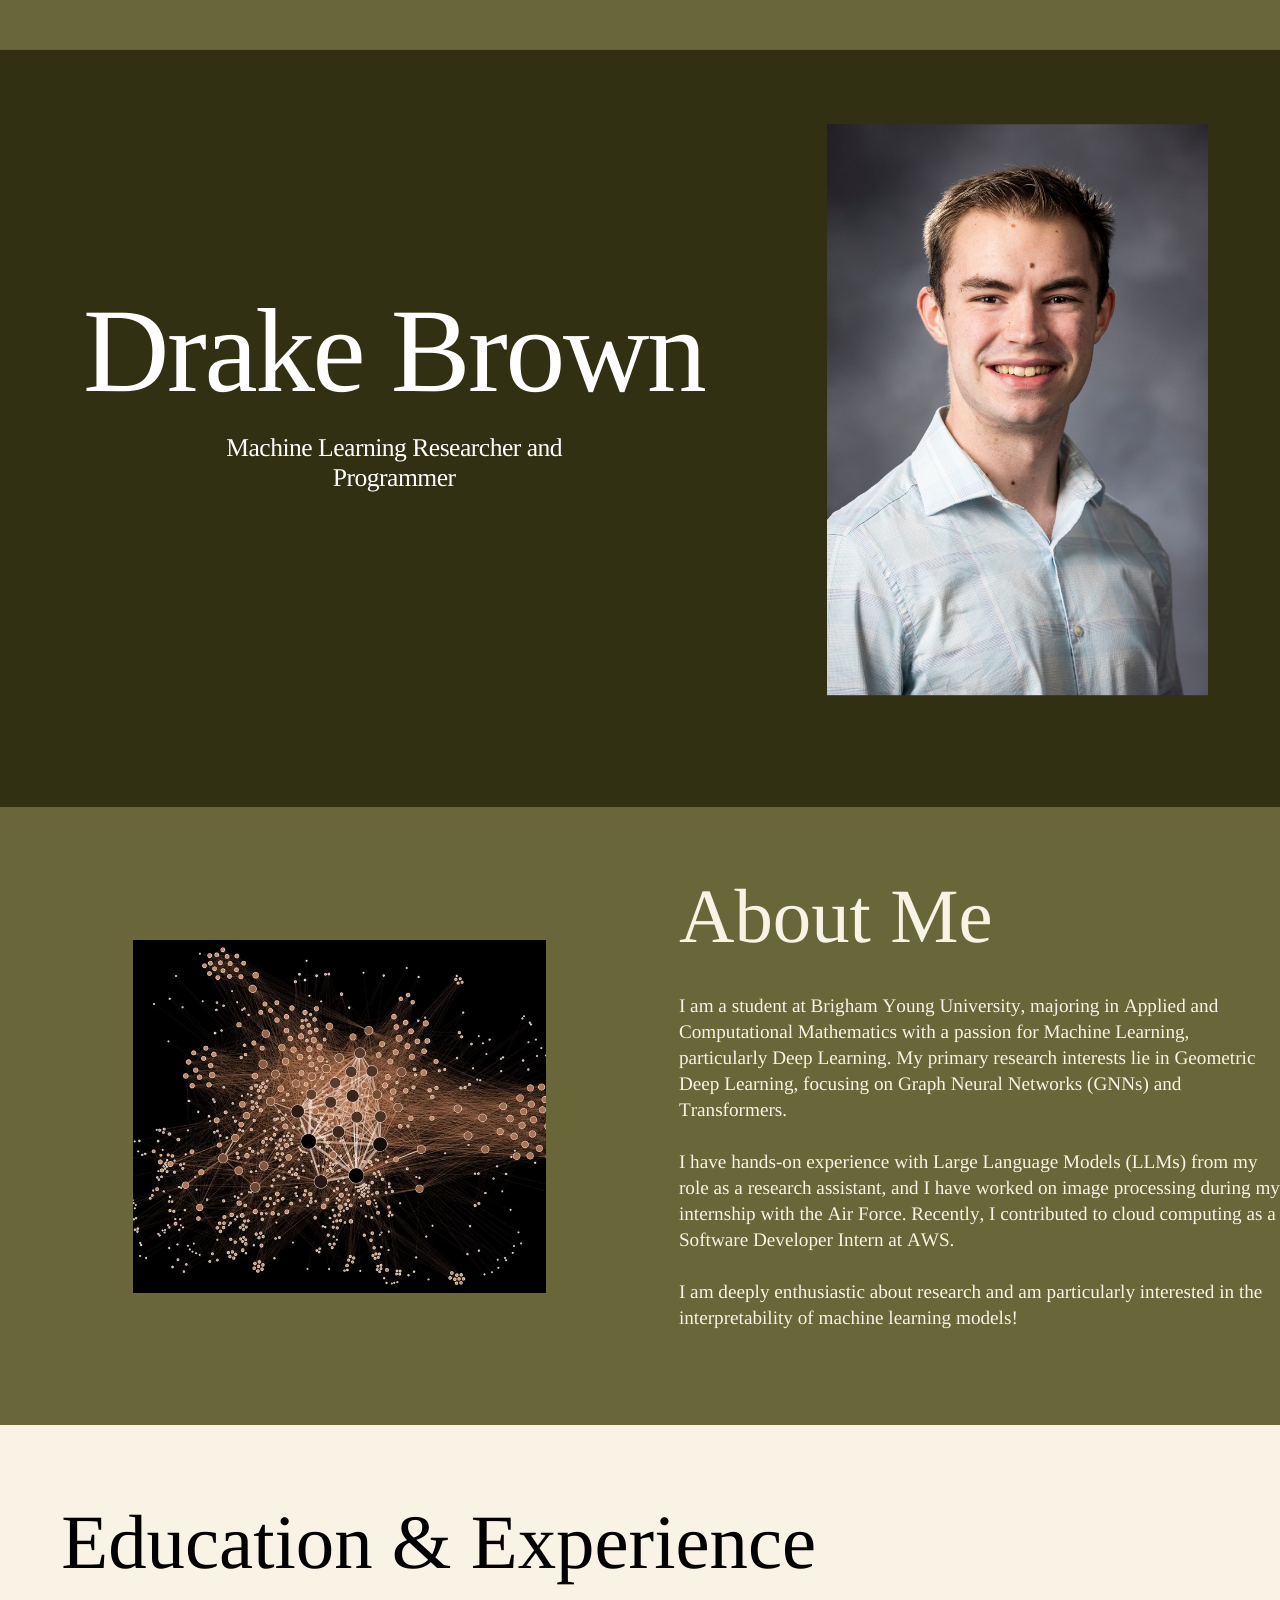
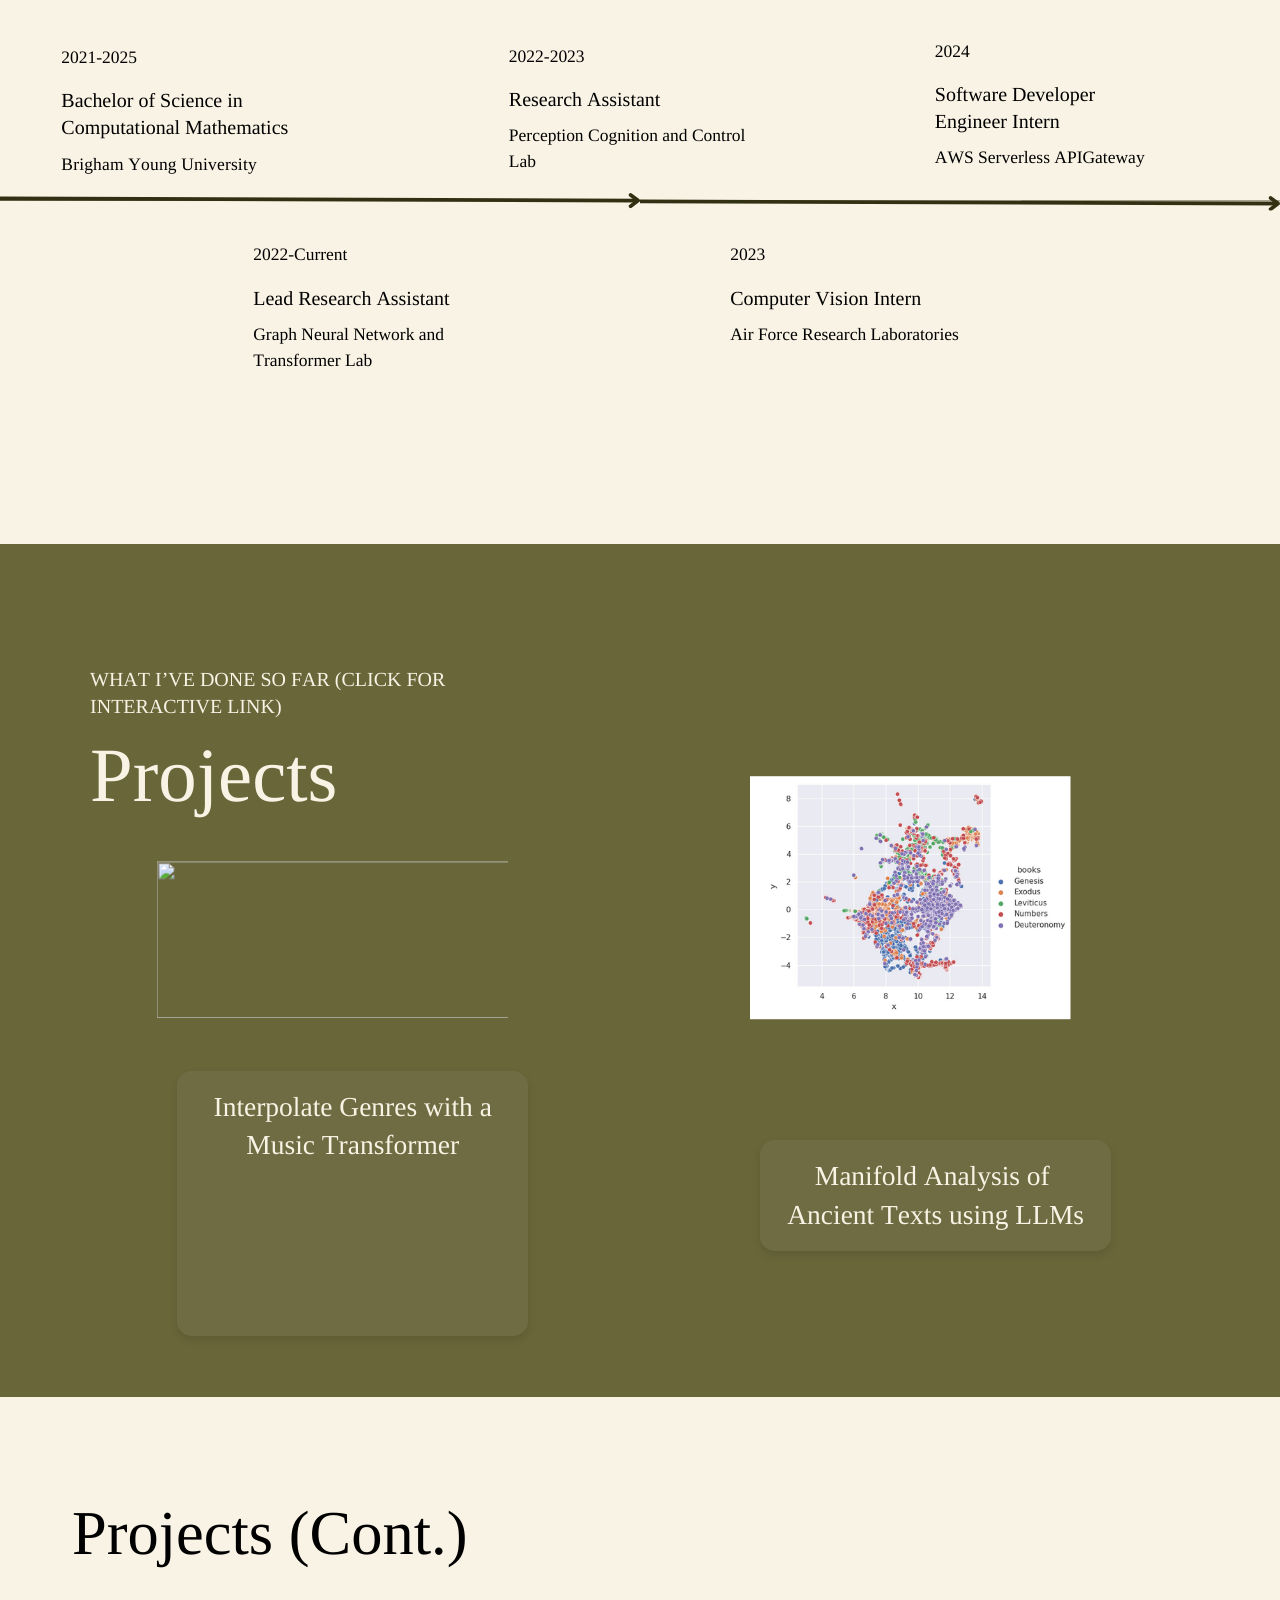
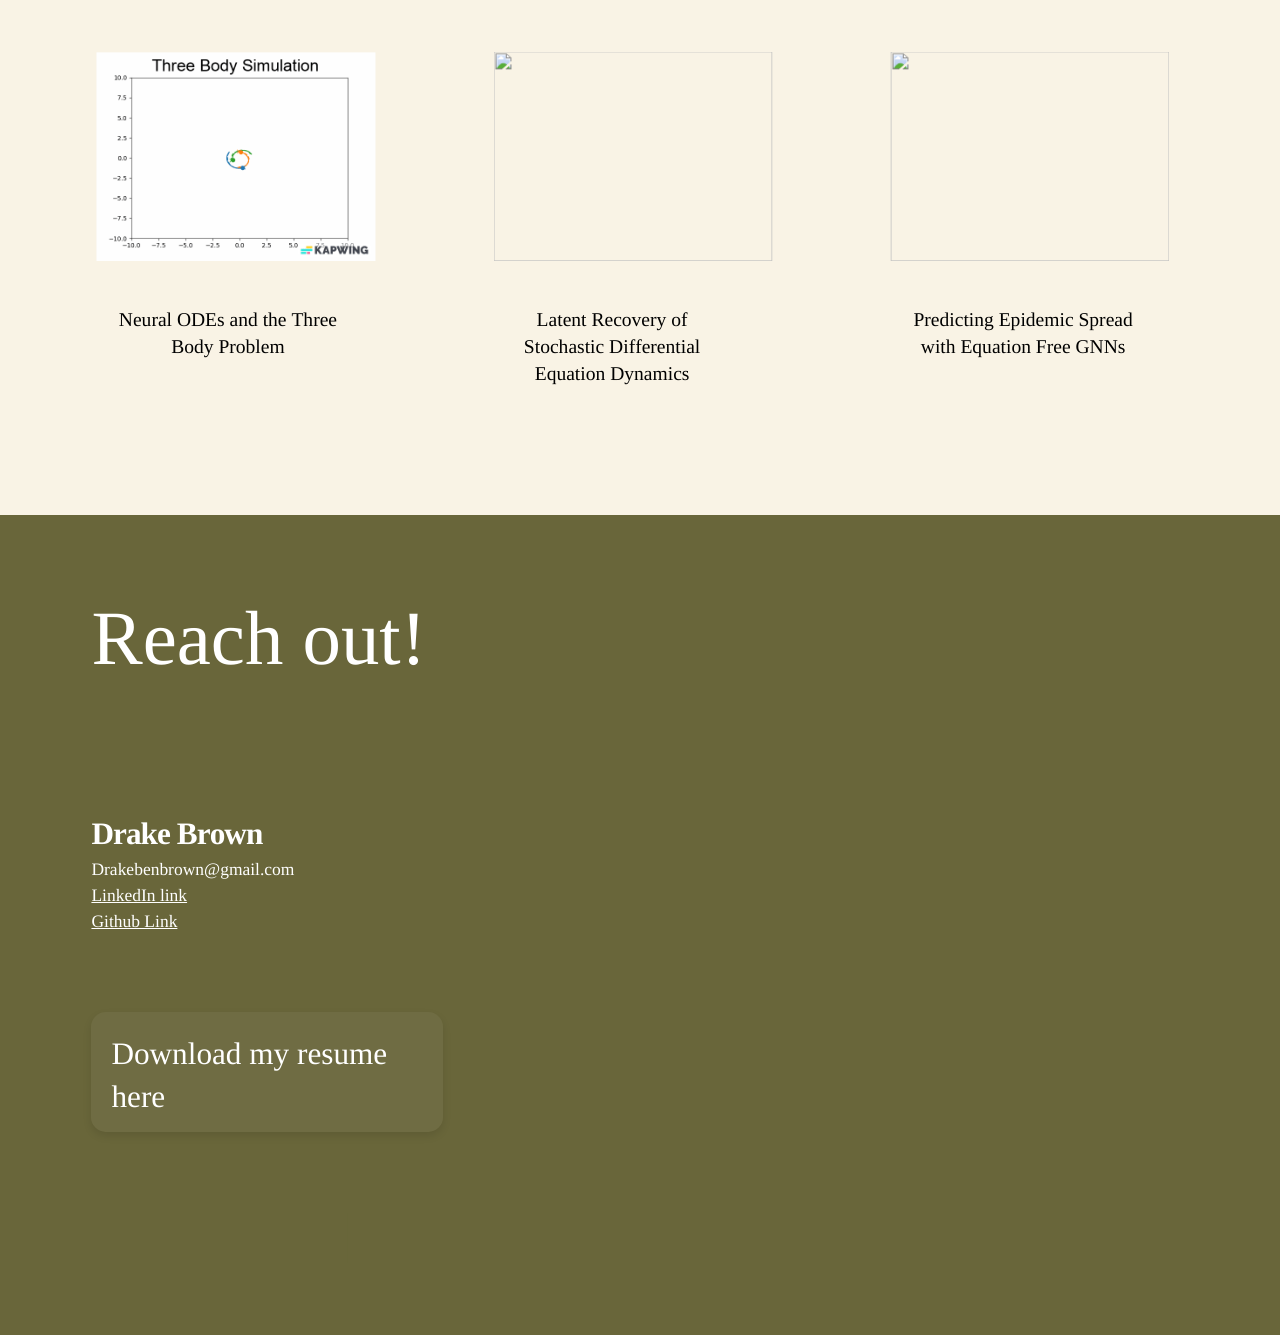
==== commit 75ef49a0: "added all of the buttons" ====
--- a/old_index.html
+++ b/old_index.html
@@ -6577,6 +6577,8 @@
         </div>
         <div id="AsU0ymk119fY1jNC" style="z-index:5;">
           <div id="RsNGf5pu78cZPi5h" style="box-sizing:border-box;width:100%;height:100%;transform:rotate(0deg);">
+            <a href="https://google.com"
+          style="text-decoration: none; background-color: rgba(226, 226, 226, 0.05); border-radius: 15px; box-shadow: 0 4px 8px rgba(0, 0, 0, 0.1); overflow: hidden; max-width: 400px; width: 100%; text-align: center; padding: 20px; transition: transform 0.3s ease; cursor: pointer; display: block;">
             <div id="k5ngwEqdArxKOhF5"
               style="opacity:1.0;display:flex;box-sizing:border-box;flex-direction:column;justify-content:flex-start;width:100%;height:100%;">
               <p id="JGy3GFGDpsAnhVpn"
@@ -6587,6 +6589,7 @@
                 <br>
               </p>
             </div>
+            </a>
           </div>
         </div>
         <div id="wJeym9WYWjMsjOOq" style="z-index:2;">
@@ -6607,6 +6610,8 @@
         </div>
         <div id="rw68hMA6HJbp256B" style="z-index:6;">
           <div id="sKAmY158cDxifs8X" style="box-sizing:border-box;width:100%;height:100%;transform:rotate(0deg);">
+            <a href="https://google.com"
+          style="text-decoration: none; background-color: rgba(226, 226, 226, 0.05); border-radius: 15px; box-shadow: 0 4px 8px rgba(0, 0, 0, 0.1); overflow: hidden; max-width: 400px; width: 100%; text-align: center; padding: 20px; transition: transform 0.3s ease; cursor: pointer; display: block;">
             <div id="lWuNefKpHTlbKYgo"
               style="opacity:1.0;display:flex;box-sizing:border-box;flex-direction:column;justify-content:flex-start;width:100%;height:100%;">
               <p id="ikuzTSll9K3o1jQV"
@@ -6614,6 +6619,7 @@
                   id="p0O5lXV3TNN6kC7C" style="color:#f9f3e5;">Manifold Analysis of ​Ancient Texts using LLMs</span><br>
               </p>
             </div>
+            </a>
           </div>
         </div>
       </div>
